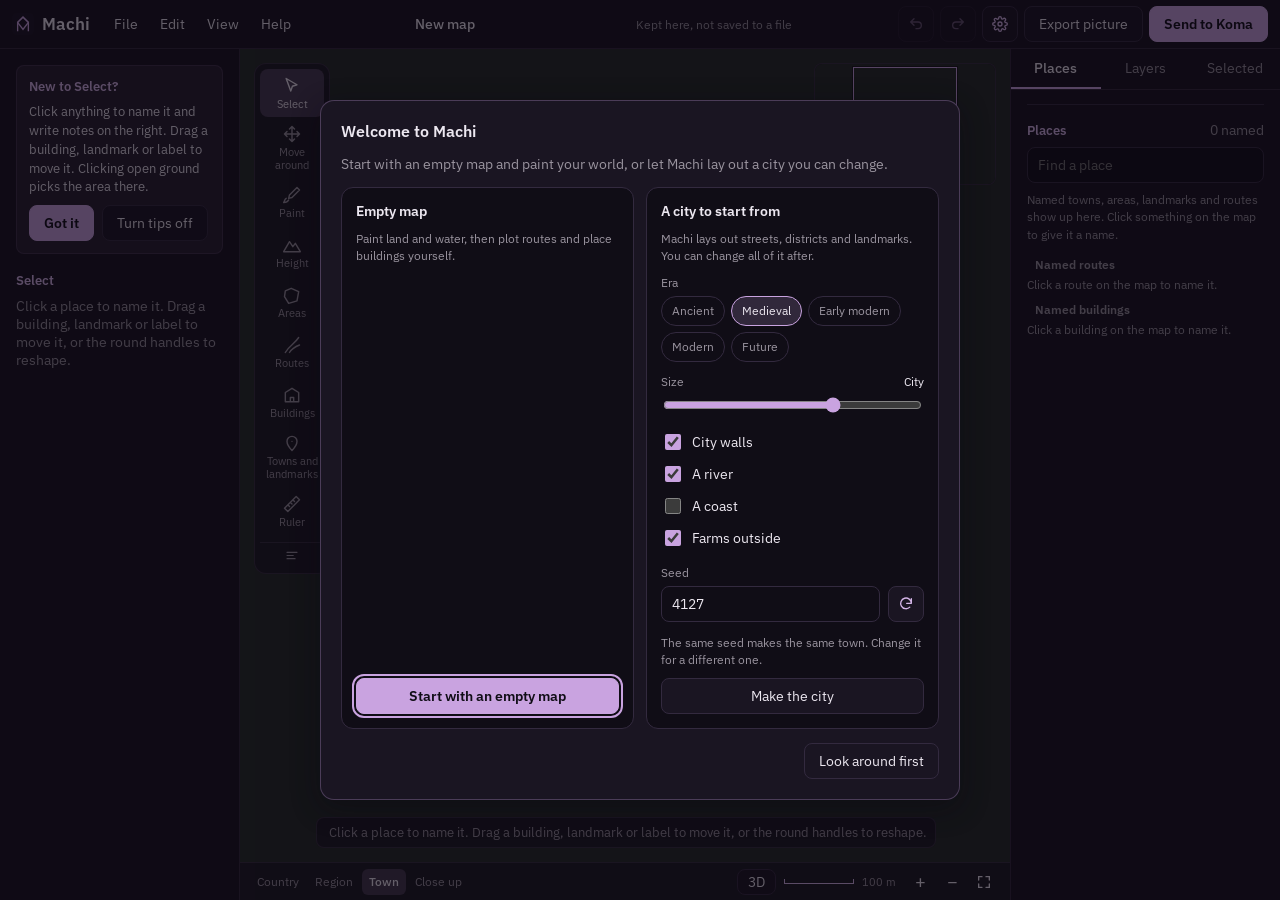
==== machi/index.html @ aa956d17 "Machi web 0.1.0 silversaka/koma@e1003cb8dfa17c01f2915d4a11f3450174b761a0" ====
<!doctype html>
<html lang="en">
  <head>
    <meta charset="utf-8" />
    <meta name="viewport" content="width=device-width, initial-scale=1" />
    <link rel="icon" type="image/svg+xml" href="/machi/favicon.svg" />
    <title>Machi</title>
    <script type="module" crossorigin src="/machi/assets/index-BdwYh5az.js"></script>
    <link rel="stylesheet" crossorigin href="/machi/assets/index-BUPK7AFy.css">
  </head>
  <body>
    <div id="root"></div>
  </body>
</html>
---- machi/assets/index-BUPK7AFy.css ----
@font-face{font-family:IBM Plex Sans;font-style:normal;font-display:swap;font-weight:400;src:url(/machi/assets/ibm-plex-sans-cyrillic-ext-400-normal-g30qAdWV.woff2) format("woff2"),url(/machi/assets/ibm-plex-sans-cyrillic-ext-400-normal-Dsrv2Tcn.woff) format("woff");unicode-range:U+0460-052F,U+1C80-1C8A,U+20B4,U+2DE0-2DFF,U+A640-A69F,U+FE2E-FE2F}@font-face{font-family:IBM Plex Sans;font-style:normal;font-display:swap;font-weight:400;src:url(/machi/assets/ibm-plex-sans-cyrillic-400-normal-DZqxrq2p.woff2) format("woff2"),url(/machi/assets/ibm-plex-sans-cyrillic-400-normal-BTotfTJu.woff) format("woff");unicode-range:U+0301,U+0400-045F,U+0490-0491,U+04B0-04B1,U+2116}@font-face{font-family:IBM Plex Sans;font-style:normal;font-display:swap;font-weight:400;src:url(/machi/assets/ibm-plex-sans-greek-400-normal-_efipK4i.woff2) format("woff2"),url(/machi/assets/ibm-plex-sans-greek-400-normal-D9ESIMu3.woff) format("woff");unicode-range:U+0370-0377,U+037A-037F,U+0384-038A,U+038C,U+038E-03A1,U+03A3-03FF}@font-face{font-family:IBM Plex Sans;font-style:normal;font-display:swap;font-weight:400;src:url(/machi/assets/ibm-plex-sans-vietnamese-400-normal-DG4YqDda.woff2) format("woff2"),url(/machi/assets/ibm-plex-sans-vietnamese-400-normal-fK1oJ5dG.woff) format("woff");unicode-range:U+0102-0103,U+0110-0111,U+0128-0129,U+0168-0169,U+01A0-01A1,U+01AF-01B0,U+0300-0301,U+0303-0304,U+0308-0309,U+0323,U+0329,U+1EA0-1EF9,U+20AB}@font-face{font-family:IBM Plex Sans;font-style:normal;font-display:swap;font-weight:400;src:url(/machi/assets/ibm-plex-sans-latin-ext-400-normal-C5H60-Va.woff2) format("woff2"),url(/machi/assets/ibm-plex-sans-latin-ext-400-normal-RBey6euL.woff) format("woff");unicode-range:U+0100-02BA,U+02BD-02C5,U+02C7-02CC,U+02CE-02D7,U+02DD-02FF,U+0304,U+0308,U+0329,U+1D00-1DBF,U+1E00-1E9F,U+1EF2-1EFF,U+2020,U+20A0-20AB,U+20AD-20C0,U+2113,U+2C60-2C7F,U+A720-A7FF}@font-face{font-family:IBM Plex Sans;font-style:normal;font-display:swap;font-weight:400;src:url(/machi/assets/ibm-plex-sans-latin-400-normal-CDDApCn2.woff2) format("woff2"),url(/machi/assets/ibm-plex-sans-latin-400-normal-CYLoc0-x.woff) format("woff");unicode-range:U+0000-00FF,U+0131,U+0152-0153,U+02BB-02BC,U+02C6,U+02DA,U+02DC,U+0304,U+0308,U+0329,U+2000-206F,U+20AC,U+2122,U+2191,U+2193,U+2212,U+2215,U+FEFF,U+FFFD}@font-face{font-family:IBM Plex Sans;font-style:normal;font-display:swap;font-weight:500;src:url(/machi/assets/ibm-plex-sans-cyrillic-ext-500-normal-Cs5J6C77.woff2) format("woff2"),url(/machi/assets/ibm-plex-sans-cyrillic-ext-500-normal-DB5PtV2g.woff) format("woff");unicode-range:U+0460-052F,U+1C80-1C8A,U+20B4,U+2DE0-2DFF,U+A640-A69F,U+FE2E-FE2F}@font-face{font-family:IBM Plex Sans;font-style:normal;font-display:swap;font-weight:500;src:url(/machi/assets/ibm-plex-sans-cyrillic-500-normal-CocWQlwt.woff2) format("woff2"),url(/machi/assets/ibm-plex-sans-cyrillic-500-normal-ByOcLdNv.woff) format("woff");unicode-range:U+0301,U+0400-045F,U+0490-0491,U+04B0-04B1,U+2116}@font-face{font-family:IBM Plex Sans;font-style:normal;font-display:swap;font-weight:500;src:url(/machi/assets/ibm-plex-sans-greek-500-normal-JMMifIXV.woff2) format("woff2"),url(/machi/assets/ibm-plex-sans-greek-500-normal-CuWXN6rf.woff) format("woff");unicode-range:U+0370-0377,U+037A-037F,U+0384-038A,U+038C,U+038E-03A1,U+03A3-03FF}@font-face{font-family:IBM Plex Sans;font-style:normal;font-display:swap;font-weight:500;src:url(/machi/assets/ibm-plex-sans-vietnamese-500-normal-e4dixQRQ.woff2) format("woff2"),url(/machi/assets/ibm-plex-sans-vietnamese-500-normal-BEb3_waV.woff) format("woff");unicode-range:U+0102-0103,U+0110-0111,U+0128-0129,U+0168-0169,U+01A0-01A1,U+01AF-01B0,U+0300-0301,U+0303-0304,U+0308-0309,U+0323,U+0329,U+1EA0-1EF9,U+20AB}@font-face{font-family:IBM Plex Sans;font-style:normal;font-display:swap;font-weight:500;src:url(/machi/assets/ibm-plex-sans-latin-ext-500-normal-DakdToA3.woff2) format("woff2"),url(/machi/assets/ibm-plex-sans-latin-ext-500-normal-D0aIdm-b.woff) format("woff");unicode-range:U+0100-02BA,U+02BD-02C5,U+02C7-02CC,U+02CE-02D7,U+02DD-02FF,U+0304,U+0308,U+0329,U+1D00-1DBF,U+1E00-1E9F,U+1EF2-1EFF,U+2020,U+20A0-20AB,U+20AD-20C0,U+2113,U+2C60-2C7F,U+A720-A7FF}@font-face{font-family:IBM Plex Sans;font-style:normal;font-display:swap;font-weight:500;src:url(/machi/assets/ibm-plex-sans-latin-500-normal-6ng42L7E.woff2) format("woff2"),url(/machi/assets/ibm-plex-sans-latin-500-normal-BgVn5rGT.woff) format("woff");unicode-range:U+0000-00FF,U+0131,U+0152-0153,U+02BB-02BC,U+02C6,U+02DA,U+02DC,U+0304,U+0308,U+0329,U+2000-206F,U+20AC,U+2122,U+2191,U+2193,U+2212,U+2215,U+FEFF,U+FFFD}@font-face{font-family:IBM Plex Sans;font-style:normal;font-display:swap;font-weight:600;src:url(/machi/assets/ibm-plex-sans-cyrillic-ext-600-normal-DUMzJB7m.woff2) format("woff2"),url(/machi/assets/ibm-plex-sans-cyrillic-ext-600-normal-Bz0x94Yp.woff) format("woff");unicode-range:U+0460-052F,U+1C80-1C8A,U+20B4,U+2DE0-2DFF,U+A640-A69F,U+FE2E-FE2F}@font-face{font-family:IBM Plex Sans;font-style:normal;font-display:swap;font-weight:600;src:url(/machi/assets/ibm-plex-sans-cyrillic-600-normal-71GNu3SW.woff2) format("woff2"),url(/machi/assets/ibm-plex-sans-cyrillic-600-normal-BGq0mW3O.woff) format("woff");unicode-range:U+0301,U+0400-045F,U+0490-0491,U+04B0-04B1,U+2116}@font-face{font-family:IBM Plex Sans;font-style:normal;font-display:swap;font-weight:600;src:url(/machi/assets/ibm-plex-sans-greek-600-normal-DzTrcv_p.woff2) format("woff2"),url(/machi/assets/ibm-plex-sans-greek-600-normal-D-CqTdkO.woff) format("woff");unicode-range:U+0370-0377,U+037A-037F,U+0384-038A,U+038C,U+038E-03A1,U+03A3-03FF}@font-face{font-family:IBM Plex Sans;font-style:normal;font-display:swap;font-weight:600;src:url(/machi/assets/ibm-plex-sans-vietnamese-600-normal-DpPYBSTl.woff2) format("woff2"),url(/machi/assets/ibm-plex-sans-vietnamese-600-normal-DgdngZtN.woff) format("woff");unicode-range:U+0102-0103,U+0110-0111,U+0128-0129,U+0168-0169,U+01A0-01A1,U+01AF-01B0,U+0300-0301,U+0303-0304,U+0308-0309,U+0323,U+0329,U+1EA0-1EF9,U+20AB}@font-face{font-family:IBM Plex Sans;font-style:normal;font-display:swap;font-weight:600;src:url(/machi/assets/ibm-plex-sans-latin-ext-600-normal-DOrvGEcy.woff2) format("woff2"),url(/machi/assets/ibm-plex-sans-latin-ext-600-normal-DIrixKbi.woff) format("woff");unicode-range:U+0100-02BA,U+02BD-02C5,U+02C7-02CC,U+02CE-02D7,U+02DD-02FF,U+0304,U+0308,U+0329,U+1D00-1DBF,U+1E00-1E9F,U+1EF2-1EFF,U+2020,U+20A0-20AB,U+20AD-20C0,U+2113,U+2C60-2C7F,U+A720-A7FF}@font-face{font-family:IBM Plex Sans;font-style:normal;font-display:swap;font-weight:600;src:url(/machi/assets/ibm-plex-sans-latin-600-normal-CuJfVYMP.woff2) format("woff2"),url(/machi/assets/ibm-plex-sans-latin-600-normal-Cu4Hd6ag.woff) format("woff");unicode-range:U+0000-00FF,U+0131,U+0152-0153,U+02BB-02BC,U+02C6,U+02DA,U+02DC,U+0304,U+0308,U+0329,U+2000-206F,U+20AC,U+2122,U+2191,U+2193,U+2212,U+2215,U+FEFF,U+FFFD}:root{--ink900: #100d16;--ink800: #1a1522;--ink700: #241d2e;--ink600: #332a3f;--accent: #c9a3e0;--accent-light: #d9bceb;--on-accent: #17131c;--text: #ece7f0;--muted: #a39cab;--water: #7fa6d8;--danger: #b56576;--danger-light: #cf8b98;--font-ja: "Hiragino Sans", "Hiragino Kaku Gothic ProN", "Yu Gothic Medium", "Yu Gothic", YuGothic, Meiryo, "Noto Sans CJK JP", "Noto Sans JP";--surface: color-mix(in srgb, var(--ink800) 78%, transparent);--glass-blur: blur(18px);--line: color-mix(in srgb, var(--accent) 14%, transparent);--radius-sm: 4px;--radius-md: 8px;--radius-lg: 12px;--shadow-md: 0 8px 28px rgba(10, 6, 16, .42);--z-overlay: 20;--z-dialog: 40;--text-scale: 1;color-scheme:dark}*{box-sizing:border-box}*{scrollbar-width:thin;scrollbar-color:var(--ink600) transparent}html,body,#root{height:100%;margin:0}body{background:var(--ink900);color:var(--text);font-family:"IBM Plex Sans",var(--font-ja),system-ui,sans-serif;font-size:calc(14px * var(--text-scale))}button,input,textarea{font:inherit;color:inherit}:focus-visible{outline:2px solid var(--accent);outline-offset:2px}h2{margin:0;font-size:calc(13px * var(--text-scale));font-weight:600;color:var(--accent-light)}h3{margin:0;font-size:calc(11px * var(--text-scale));font-weight:600;letter-spacing:.08em;text-transform:uppercase;color:var(--muted)}.machi-muted{margin:0;color:var(--muted)}.machi-small{font-size:calc(12px * var(--text-scale));line-height:1.45}.machi-error{margin:0;color:var(--danger-light)}.machi-app{height:100%;min-height:600px;display:flex;flex-direction:column}.machi-body{flex:1;min-height:0;display:flex}.machi-side,.machi-inspector{min-height:0;overflow-y:auto;padding:16px;display:flex;flex-direction:column;gap:18px;background:var(--surface);-webkit-backdrop-filter:var(--glass-blur);backdrop-filter:var(--glass-blur)}.machi-side{flex:0 0 280px;border-right:1px solid var(--line)}.machi-inspector{flex:0 0 320px;border-left:1px solid var(--line)}.machi-main{flex:1;min-width:0;min-height:0;display:flex}@media (max-width: 1000px){.machi-body{flex-wrap:wrap;overflow-y:auto}.machi-main{order:-1;flex:1 1 100%;height:60vh}.machi-side,.machi-inspector{flex:1 1 300px;overflow:visible}}.machi-top{display:flex;flex-wrap:wrap;align-items:center;gap:8px 14px;padding:6px 12px;background:var(--surface);-webkit-backdrop-filter:var(--glass-blur);backdrop-filter:var(--glass-blur);border-bottom:1px solid var(--line);position:relative;z-index:var(--z-overlay)}.machi-top-brand{display:flex;align-items:center;gap:8px;color:var(--accent);font-weight:600;font-size:calc(17px * var(--text-scale))}.machi-top-brand span{color:var(--text)}.machi-top-file{flex:1;display:flex;align-items:baseline;justify-content:center;gap:8px;min-width:0}.machi-top-map{font-weight:500;text-overflow:ellipsis;width:220px;min-width:80px;padding:4px 6px;border:1px solid transparent;border-radius:var(--radius-sm);background:transparent}.machi-top-map:hover{border-color:var(--ink600)}.machi-top-map:focus{border-color:var(--accent);background:var(--ink900)}.machi-top-status{font-size:calc(12px * var(--text-scale));color:var(--muted)}.machi-top-actions{display:flex;gap:6px}.machi-top-spacer{flex:1}.machi-button{min-height:36px;padding:7px 14px;border-radius:var(--radius-md);border:1px solid var(--ink600);background:var(--ink800);cursor:pointer}.machi-button:hover:not(:disabled){border-color:var(--accent)}.machi-button:disabled{opacity:.5;cursor:default}.machi-button.is-primary{background:var(--accent);border-color:var(--accent);color:var(--on-accent);font-weight:600}.machi-button.is-primary:hover:not(:disabled){background:var(--accent-light)}.machi-button.is-danger{border-color:#b5657699;color:var(--danger-light);align-self:flex-start}.machi-button.is-danger:hover:not(:disabled){border-color:var(--danger)}.machi-icon-button:disabled{opacity:.4;cursor:default}.machi-button.is-wide{width:100%;min-height:40px;border-color:color-mix(in srgb,var(--accent) 50%,transparent);background:color-mix(in srgb,var(--accent) 12%,transparent);font-weight:500}.machi-icon-button{width:36px;height:36px;flex-shrink:0;display:flex;align-items:center;justify-content:center;border-radius:var(--radius-md);border:1px solid var(--ink600);background:var(--ink800);color:var(--accent-light);cursor:pointer}.machi-segmented{display:flex;align-items:center;gap:2px;padding:3px;border-radius:9px;background:var(--ink800);border:1px solid var(--ink600)}.machi-segmented-label{padding:0 8px 0 6px;font-size:calc(12px * var(--text-scale));color:var(--muted)}.machi-segmented button{min-height:30px;padding:4px 12px;border:none;border-radius:6px;background:transparent;color:var(--muted);cursor:pointer}.machi-segmented button.is-on{background:color-mix(in srgb,var(--accent) 22%,transparent);color:var(--text);font-weight:500}.machi-field{display:flex;flex-direction:column;gap:6px}.machi-field-label{font-size:calc(12px * var(--text-scale));color:var(--muted)}.machi-field-row{display:flex;justify-content:space-between}.machi-field-value{color:var(--text)}.machi-input,.machi-seed input{width:100%;padding:8px 10px;border-radius:var(--radius-md);border:1px solid var(--ink600);background:var(--ink900)}textarea.machi-input{resize:vertical;line-height:1.5}input[type=range],input[type=checkbox]{accent-color:var(--accent)}.machi-chips{display:flex;flex-wrap:wrap;gap:6px}.machi-chips button{min-height:30px;padding:4px 10px;border-radius:999px;border:1px solid var(--ink600);background:transparent;color:var(--muted);font-size:calc(12px * var(--text-scale));cursor:pointer}.machi-chips button.is-on,.machi-chips button:hover{border-color:var(--accent);color:var(--text)}.machi-chips button.is-on{background:color-mix(in srgb,var(--accent) 18%,transparent)}.machi-checks{display:flex;flex-direction:column;gap:2px}.machi-check{display:flex;align-items:center;gap:8px;min-height:30px;cursor:pointer}.machi-check input{width:16px;height:16px;flex-shrink:0}.machi-check.is-tall{align-items:flex-start}.machi-check.is-tall input{margin-top:3px}.machi-check.is-tall>span{display:flex;flex-direction:column;gap:2px}.machi-make{display:flex;flex-direction:column;gap:12px}.machi-seed{display:flex;align-items:flex-end;gap:8px}.machi-seed-field{flex:1;display:flex;flex-direction:column;gap:6px;min-width:0}.machi-confirm{display:flex;flex-direction:column;gap:10px;padding:12px;border-radius:var(--radius-md);border:1px solid color-mix(in srgb,var(--accent) 40%,transparent);background:var(--ink800)}.machi-confirm p{margin:0;line-height:1.45}.machi-confirm-buttons{display:flex;justify-content:flex-end;gap:8px}.machi-tip{display:flex;flex-direction:column;gap:8px;padding:12px;border-radius:var(--radius-md);border:1px solid var(--line);background:color-mix(in srgb,var(--accent) 8%,transparent)}.machi-tip h2{margin:0;font-size:calc(13px * var(--text-scale));font-weight:600;color:var(--accent-light)}.machi-tip p{margin:0;font-size:calc(13px * var(--text-scale));line-height:1.45}.machi-tip-buttons{display:flex;flex-wrap:wrap;gap:8px}.machi-dialog.machi-guide{width:min(680px,calc(100vw - 32px));max-height:calc(100vh - 64px);overflow-y:auto}.machi-guide-head{display:flex;align-items:center;justify-content:space-between;gap:12px}.machi-guide-contents{display:flex;flex-wrap:wrap;gap:4px 14px;margin:0;padding:0;list-style:none}.machi-guide-contents a{color:var(--accent-light)}.machi-guide-section h3{margin:16px 0 6px;font-size:calc(14px * var(--text-scale))}.machi-guide-section p{margin:0 0 8px;line-height:1.5}.machi-guide-keys{display:grid;gap:6px;margin:0}.machi-guide-keys div{display:grid;grid-template-columns:minmax(150px,auto) 1fr;gap:12px}.machi-guide-keys dd{margin:0}.machi-guide-keys kbd{font-family:inherit;padding:1px 6px;border-radius:var(--radius-sm);border:1px solid var(--line);background:var(--ink800)}.machi-help-start{display:flex;flex-direction:column;gap:8px;padding-top:14px;border-top:1px solid var(--line)}.machi-help-start h2{margin:0;font-size:calc(13px * var(--text-scale));font-weight:600;color:var(--accent-light)}.machi-places{display:flex;flex-direction:column;gap:8px;padding-top:16px;border-top:1px solid var(--ink600)}.machi-places-head{display:flex;justify-content:space-between;align-items:baseline}.machi-places-group{display:flex;flex-direction:column;gap:2px;margin-top:6px}.machi-places-group h3{padding:0 8px 2px}.machi-places-group ul{list-style:none;margin:0;padding:0}.machi-place-row{width:100%;min-height:34px;display:flex;align-items:center;gap:8px;padding:6px 8px;border:none;border-radius:7px;background:transparent;text-align:left;cursor:pointer}.machi-place-row:hover{background:color-mix(in srgb,var(--accent) 8%,transparent)}.machi-place-row.is-on{background:color-mix(in srgb,var(--accent) 18%,transparent)}.machi-place-dot{width:10px;height:10px;flex-shrink:0;border-radius:3px;background:var(--accent)}.machi-place-dot.shows-landmark{border-radius:50%}.machi-place-dot.shows-building{border-radius:2px;background:var(--muted)}.machi-place-dot.shows-town{border-radius:50%;background:var(--text);box-shadow:0 0 0 2px var(--ink800),0 0 0 3px var(--text);width:8px;height:8px;margin:1px}.machi-place-dot.shows-street{height:4px;border-radius:2px;background:var(--muted)}.machi-place-dot.shows-river,.machi-place-dot.shows-lake{border-radius:50%;background:var(--water)}.machi-place-name{flex:1;min-width:0;overflow:hidden;text-overflow:ellipsis;white-space:nowrap}.machi-place-meta{font-size:calc(11px * var(--text-scale));color:var(--muted);max-width:40%;overflow:hidden;text-overflow:ellipsis;white-space:nowrap}.machi-inspector-kind{display:flex;align-items:baseline;justify-content:space-between;gap:8px;font-size:calc(12px * var(--text-scale));text-transform:uppercase;letter-spacing:.1em;color:var(--accent-light)}.machi-inspector-kind .machi-muted{text-transform:none;letter-spacing:0}.machi-inspector-name{font-size:calc(17px * var(--text-scale));font-weight:500}.machi-facts{margin:0;display:grid;grid-template-columns:repeat(2,minmax(0,1fr));gap:8px}.machi-facts div{padding:9px 11px;border-radius:var(--radius-md);background:var(--ink800);border:1px solid var(--ink700)}.machi-facts dt{font-size:calc(11px * var(--text-scale));color:var(--muted)}.machi-facts dd{margin:2px 0 0;font-size:calc(15px * var(--text-scale));font-weight:500}.machi-facts.machi-travel{grid-template-columns:1fr;gap:4px}.machi-facts.machi-travel div{display:flex;align-items:baseline;justify-content:space-between;gap:8px;padding:6px 10px}.machi-facts.machi-travel dd{margin:0;font-size:calc(13px * var(--text-scale));text-align:right}.machi-ruler-distance{font-size:calc(22px * var(--text-scale));font-weight:600}.machi-speeds summary{cursor:pointer;color:var(--muted);font-size:calc(13px * var(--text-scale));margin-bottom:6px}.machi-speeds[open]{display:flex;flex-direction:column;gap:8px}.machi-speed-box{display:flex;align-items:center;gap:6px}.machi-speed-box .machi-input{width:90px}.machi-inspector-koma{display:flex;flex-direction:column;gap:8px;padding-top:14px;border-top:1px solid var(--ink600)}.map-view{position:relative;flex:1;min-width:0;min-height:0;overflow:hidden}.map-view-holder{position:absolute;top:0;right:0;bottom:0;left:0;cursor:grab;touch-action:none;-webkit-user-select:none;user-select:none}.map-view-holder:active{cursor:grabbing}.map-view-holder svg,.map-view-land,.map-view-zones,.map-view-areas{position:absolute;top:0;right:0;bottom:0;left:0;display:block;width:100%;height:100%}.map-minimap,.map-view-steps,.map-view-scale{position:absolute;background:var(--surface);-webkit-backdrop-filter:var(--glass-blur);backdrop-filter:var(--glass-blur);border:1px solid var(--line);border-radius:var(--radius-md)}.map-minimap{top:14px;right:14px;padding:0;overflow:hidden;cursor:pointer;line-height:0}.map-minimap canvas{display:block;width:180px;height:120px}.map-minimap-view{position:absolute;border:1.5px solid var(--accent-light);box-shadow:0 0 0 1px #0a061099;pointer-events:none}.map-view-steps{top:14px;left:50%;transform:translate(-50%);display:flex;gap:2px;padding:3px}.map-view-steps button{min-height:30px;padding:4px 12px;border:none;border-radius:6px;background:transparent;color:var(--muted);font-size:calc(12px * var(--text-scale));cursor:pointer}.map-view-steps button.is-on{background:color-mix(in srgb,var(--accent) 22%,transparent);color:var(--text);font-weight:500}.map-view-scale{right:140px;bottom:14px;display:flex;flex-direction:column;gap:3px;padding:6px 10px;font-size:calc(11px * var(--text-scale));color:var(--muted)}.map-view-scale span:first-child{height:5px;border:1.5px solid var(--accent-light);border-top:none;box-sizing:border-box}.map-view-hint,.map-view-zoom{position:absolute;bottom:14px;background:var(--surface);-webkit-backdrop-filter:var(--glass-blur);backdrop-filter:var(--glass-blur);border:1px solid var(--line);border-radius:var(--radius-md)}.map-view-hint{left:76px;max-width:calc(100% - 340px);display:flex;flex-wrap:wrap;align-items:center;gap:8px;padding:6px 8px 6px 12px}.map-view-hint p{margin:0;flex:1 1 240px;font-size:calc(12px * var(--text-scale));color:var(--muted)}.map-view-hint .machi-button{min-height:30px;padding:4px 12px}.map-view-holder.uses-wall,.map-view-holder.uses-district,.map-view-holder.uses-street,.map-view-holder.uses-building,.map-view-holder.uses-landmark,.map-view-holder.uses-water,.map-view-holder.uses-label{cursor:crosshair}.map-tools{position:absolute;left:14px;top:14px;display:flex;flex-direction:column;gap:2px;padding:5px;border-radius:var(--radius-lg);background:var(--surface);-webkit-backdrop-filter:var(--glass-blur);backdrop-filter:var(--glass-blur);border:1px solid var(--line)}.map-tools button{width:44px;height:44px;display:flex;align-items:center;justify-content:center;border:none;border-radius:var(--radius-md);background:transparent;color:var(--muted);cursor:pointer}.map-tools button:hover{background:color-mix(in srgb,var(--accent) 12%,transparent);color:var(--text)}.map-tools button.is-on{background:color-mix(in srgb,var(--accent) 24%,transparent);color:var(--text)}.map-tools.is-named button{width:64px;height:auto;min-height:48px;flex-direction:column;gap:2px;padding:5px 3px}.map-tools-name{font-size:calc(11px * var(--text-scale));line-height:1.15;text-align:center}.map-tools button.map-tools-names{height:26px;margin-top:4px;border-top:1px solid var(--line);border-radius:0 0 var(--radius-md) var(--radius-md)}.map-tools.is-named button.map-tools-names{min-height:26px}.map-view-zoom{right:14px;display:flex}.map-view-zoom button{width:38px;height:36px;display:flex;align-items:center;justify-content:center;border:none;background:transparent;font-size:calc(18px * var(--text-scale));cursor:pointer}.map-view-zoom button:hover{color:var(--accent)}.machi-notice{display:flex;align-items:center;justify-content:space-between;gap:12px;padding:8px 16px;background:var(--ink800);border-bottom:1px solid var(--line)}.machi-notice.is-error{border-bottom-color:var(--danger);color:var(--danger-light)}.machi-scrim{position:fixed;top:0;right:0;bottom:0;left:0;z-index:var(--z-dialog);display:flex;align-items:center;justify-content:center;padding:16px;background:#0a061099}.machi-dialog{width:380px;max-width:100%;display:flex;flex-direction:column;gap:14px;padding:20px;border-radius:14px;background:var(--ink800);border:1px solid color-mix(in srgb,var(--accent) 28%,transparent);box-shadow:var(--shadow-md)}.machi-dialog h2{font-size:calc(16px * var(--text-scale));color:var(--text)}.machi-dialog p{margin:0}.machi-dialog.machi-new{width:640px;max-height:calc(100vh - 32px);overflow-y:auto}.machi-new-warning{padding:10px 12px;border-radius:var(--radius-md);border:1px solid color-mix(in srgb,var(--accent) 40%,transparent);line-height:1.45}.machi-new-choices{display:grid;grid-template-columns:repeat(auto-fit,minmax(240px,1fr));gap:12px}.machi-new-choice{display:flex;flex-direction:column;gap:10px;padding:14px;border-radius:var(--radius-lg);border:1px solid var(--ink600);background:var(--ink900)}.machi-new-choice h3{font-size:calc(14px * var(--text-scale));color:var(--text);text-transform:none;letter-spacing:normal}.machi-new-choice>.machi-button{margin-top:auto}.map-view-empty{position:absolute;top:50%;left:50%;transform:translate(-50%,-50%);width:min(360px,calc(100% - 32px));display:flex;flex-direction:column;align-items:center;gap:12px;padding:18px 20px;text-align:center;background:var(--surface);-webkit-backdrop-filter:var(--glass-blur);backdrop-filter:var(--glass-blur);border:1px solid var(--line);border-radius:var(--radius-lg)}.map-view-empty p{margin:0;line-height:1.5}.machi-paint{display:flex;flex-direction:column;gap:12px}.machi-swatches{display:grid;grid-template-columns:repeat(3,minmax(0,1fr));gap:6px}.machi-swatches button{display:flex;flex-direction:column;align-items:center;gap:5px;padding:8px 4px;border-radius:var(--radius-md);border:1px solid var(--ink700);background:var(--ink900);font-size:calc(11px * var(--text-scale));cursor:pointer}.machi-swatches button.is-on{border-color:var(--accent);box-shadow:0 0 0 1px var(--accent) inset}.machi-swatch{width:34px;height:22px;border-radius:5px;border:1px solid rgba(255,255,255,.14)}.machi-swatch.is-clear{background:linear-gradient(to top right,transparent calc(50% - 1px),var(--muted) calc(50% - 1px),var(--muted) calc(50% + 1px),transparent calc(50% + 1px))}.map-view-zones{opacity:.2;pointer-events:none}.map-view-areas{pointer-events:none}.machi-shapes{display:grid;grid-template-columns:repeat(5,minmax(0,1fr));gap:6px}.machi-shapes button{display:flex;flex-direction:column;align-items:center;gap:4px;padding:8px 2px;border-radius:var(--radius-md);border:1px solid var(--ink700);background:var(--ink900);color:var(--muted);font-size:calc(10px * var(--text-scale));cursor:pointer}.machi-shapes button.is-on{border-color:var(--accent);box-shadow:0 0 0 1px var(--accent) inset;color:var(--accent)}.machi-inspector-pair{display:grid;grid-template-columns:minmax(0,3fr) minmax(0,2fr);gap:8px}.machi-segmented.is-wide{display:grid;grid-template-columns:repeat(3,minmax(0,1fr))}.machi-choices{display:flex;flex-direction:column;gap:4px}.machi-choices button{display:flex;flex-direction:column;align-items:flex-start;gap:2px;padding:8px 10px;border-radius:var(--radius-md);border:1px solid transparent;background:transparent;text-align:left;cursor:pointer}.machi-choices button:hover{background:color-mix(in srgb,var(--accent) 8%,transparent)}.machi-choices button.is-on{border-color:color-mix(in srgb,var(--accent) 40%,transparent);background:color-mix(in srgb,var(--accent) 16%,transparent)}.map-brush{position:absolute;left:0;top:0;display:none;pointer-events:none}.map-brush span{display:block;border-radius:50%;border:1.5px dashed var(--accent-light);box-shadow:0 0 0 1px #0a061080}.map-view-holder.uses-paint{cursor:crosshair}.machi-places-list{max-height:40vh;overflow-y:auto}.machi-fieldset{margin:0;padding:0;border:none}.machi-link-button{padding:0;border:none;background:none;color:var(--accent-light);text-decoration:underline;cursor:pointer;font:inherit}.machi-top-name{margin:0;font-size:inherit;font-weight:inherit;color:var(--text)}.map-view-hint p{font-size:calc(13px * var(--text-scale))}h3{text-transform:none;font-size:calc(12px * var(--text-scale));letter-spacing:0}@media (prefers-reduced-transparency: reduce),(prefers-contrast: more){:root{--surface: var(--ink800);--glass-blur: none}}.machi-dialog.machi-export{width:760px}.machi-export-body{display:flex;gap:18px;align-items:flex-start}.machi-export-preview{flex:1;min-width:0;margin:0;display:flex;flex-direction:column;gap:6px}.machi-export-preview img{width:100%;max-height:360px;object-fit:contain;border-radius:var(--radius-md);border:1px solid var(--line);background:var(--ink900);transition:opacity .15s}.machi-export-preview img.is-stale{opacity:.55}.machi-export-choices{width:300px;display:flex;flex-direction:column;gap:14px}@media (max-width: 760px){.machi-export-body{flex-direction:column}.machi-export-choices{width:100%}}:root[data-glass=off]{--surface: var(--ink800);--glass-blur: none}.machi-menus{display:flex;gap:2px}.machi-menu{position:relative}.machi-menu-button{padding:5px 10px;border:none;border-radius:var(--radius-sm);background:transparent;color:var(--text);cursor:pointer}.machi-menu-button:hover,.machi-menu-button.is-on{background:color-mix(in srgb,var(--accent) 16%,transparent)}.machi-menu-list{position:absolute;top:calc(100% + 4px);left:0;z-index:calc(var(--z-dialog) - 1);min-width:240px;display:flex;flex-direction:column;padding:4px;border-radius:var(--radius-md);border:1px solid color-mix(in srgb,var(--accent) 28%,transparent);background:var(--ink800);box-shadow:var(--shadow-md)}.machi-menu-list button{display:grid;grid-template-columns:16px 1fr auto;align-items:center;gap:8px;padding:7px 10px 7px 6px;border:none;border-radius:var(--radius-sm);background:transparent;color:var(--text);text-align:left;cursor:pointer}.machi-menu-list button:hover:not(:disabled),.machi-menu-list button:focus-visible{background:color-mix(in srgb,var(--accent) 20%,transparent);outline:none}.machi-menu-list button:disabled{color:var(--muted);cursor:default}.machi-menu-list button.has-divider{margin-top:5px;border-top:1px solid var(--line);border-radius:0 0 var(--radius-sm) var(--radius-sm);padding-top:10px}.machi-menu-check{color:var(--accent);text-align:center}.machi-menu-list kbd{font:inherit;font-size:calc(12px * var(--text-scale));color:var(--muted)}.machi-tool-about p{margin:8px 0 0}.machi-right{flex:0 0 320px;min-height:0;display:flex;flex-direction:column;border-left:1px solid var(--line);background:var(--surface);-webkit-backdrop-filter:var(--glass-blur);backdrop-filter:var(--glass-blur)}.machi-right-tabs{display:flex;border-bottom:1px solid var(--line)}.machi-right-tabs button{flex:1;padding:10px 6px;border:none;border-bottom:2px solid transparent;background:transparent;color:var(--muted);cursor:pointer}.machi-right-tabs button:hover{color:var(--text)}.machi-right-tabs button.is-on{color:var(--text);border-bottom-color:var(--accent);font-weight:500}.machi-right-panel{flex:1;min-height:0;overflow-y:auto;padding:14px 16px;display:flex;flex-direction:column;gap:18px}.machi-right .machi-inspector{flex:none;padding:0;border:none;background:none;-webkit-backdrop-filter:none;backdrop-filter:none;overflow:visible}.machi-right .machi-places-list{max-height:none;overflow:visible}.machi-layers ul{margin:0 0 10px;padding:0;list-style:none}.machi-layer{width:100%;display:flex;align-items:center;gap:10px;padding:8px;border:none;border-radius:var(--radius-sm);background:transparent;color:var(--text);text-align:left;cursor:pointer}.machi-layer:hover{background:color-mix(in srgb,var(--accent) 12%,transparent)}.machi-layer.is-hidden{color:var(--muted)}.map-view-status{position:absolute;left:0;right:0;bottom:0;height:38px;display:flex;align-items:center;gap:14px;padding:0 10px;background:var(--surface);-webkit-backdrop-filter:var(--glass-blur);backdrop-filter:var(--glass-blur);border-top:1px solid var(--line)}.map-view-status .map-view-steps,.map-view-status .map-view-scale,.map-view-status .map-view-zoom{position:static;transform:none;background:none;-webkit-backdrop-filter:none;backdrop-filter:none;border:none;padding:0}.map-view-status .map-view-steps button{min-height:26px;padding:2px 10px}.map-view-status .map-view-scale{flex-direction:row;align-items:center;gap:8px}.map-view-status .map-view-zoom button{width:32px;height:30px}.map-view-position{flex:1;font-size:calc(12px * var(--text-scale));color:var(--muted);font-variant-numeric:tabular-nums;white-space:nowrap}.map-view-hint{bottom:52px}.machi-settings{position:fixed;top:0;right:0;bottom:0;left:0;z-index:var(--z-dialog);display:flex;background:var(--ink900)}.machi-settings-nav{flex:0 0 230px;display:flex;flex-direction:column;gap:4px;padding:22px 14px;background:var(--surface);border-right:1px solid var(--line)}.machi-settings-nav h2{margin:0 0 12px 10px;font-size:calc(18px * var(--text-scale))}.machi-settings-nav>button:not(.machi-button){padding:8px 10px;border:none;border-radius:var(--radius-md);background:transparent;color:var(--text);text-align:left;cursor:pointer}.machi-settings-nav>button.is-on{background:color-mix(in srgb,var(--accent) 20%,transparent)}.machi-settings-back{margin-top:auto}.machi-settings-body{flex:1;min-width:0;overflow-y:auto;padding:28px 36px;display:flex;flex-direction:column;gap:14px}.machi-settings-body>h3{font-size:calc(16px * var(--text-scale));color:var(--text);margin-bottom:6px}.machi-settings-body p{margin:0;max-width:560px}.machi-settings-row{display:flex;flex-wrap:wrap;align-items:center;gap:10px 16px}.machi-settings-row.is-wide{flex-direction:column;align-items:flex-start}.machi-settings-label{width:150px;color:var(--muted)}.machi-themes{width:100%;max-width:820px;display:grid;grid-template-columns:repeat(auto-fill,minmax(150px,1fr));gap:8px}.machi-theme{display:flex;flex-direction:column;gap:8px;padding:8px 10px 10px;border:1px solid var(--line);border-radius:var(--radius-md);background:var(--th-bg);color:var(--th-text);text-align:left;cursor:pointer}.machi-theme.is-on{border-color:var(--accent);box-shadow:0 0 0 1px var(--accent)}.machi-theme-sample{display:flex;gap:6px;height:24px}.machi-theme-sample span:first-child{flex:1;border-radius:var(--radius-sm);background:var(--th-panel)}.machi-theme-sample span:last-child{width:24px;border-radius:50%;background:var(--th-accent)}.machi-accents{display:flex;flex-wrap:wrap;align-items:center;gap:8px}.machi-accent{width:28px;height:28px;border-radius:50%;border:2px solid transparent;cursor:pointer}.machi-accent.is-on{border-color:var(--text)}.machi-button.is-on{border-color:var(--accent)}.machi-settings-about{display:flex;gap:16px;align-items:flex-start}@media (max-width: 900px){.machi-right{flex:1 1 300px}.machi-settings{flex-direction:column}.machi-settings-nav{flex:none;flex-direction:row;flex-wrap:wrap}}.map-view-hint{max-width:calc(100% - 110px)}@media (max-width: 1280px){.machi-side{flex-basis:240px}.machi-right{flex-basis:270px}.map-view-status{gap:8px}.map-view-status .map-view-steps button{padding:2px 7px}.map-view-position{display:none}.map-view-status .map-view-steps{flex:1}}@supports not (color: color-mix(in srgb,red,blue)){:root{--surface: rgba(26, 21, 34, .9);--line: rgba(201, 163, 224, .14)}}.machi-looks{flex-wrap:wrap}.machi-looks-editor{display:flex;flex-wrap:wrap;gap:24px;align-items:flex-start}.machi-looks-colours{flex:1 1 360px;display:flex;flex-direction:column;gap:14px}.machi-looks-group{display:grid;grid-template-columns:repeat(auto-fill,minmax(200px,1fr));gap:6px 14px}.machi-looks-group legend{margin-bottom:6px;font-weight:600;color:var(--accent-light)}.machi-looks-colour{display:flex;align-items:center;gap:8px;min-height:28px}.machi-looks-colour input[type=color]{width:30px;height:24px;padding:0;border:1px solid var(--line);border-radius:var(--radius-sm);background:none;cursor:pointer}.machi-looks-sample{position:sticky;top:0;margin:0;display:flex;flex-direction:column;gap:6px;max-width:320px}.machi-looks-svg{max-width:100%;height:auto;border-radius:var(--radius-md);border:1px solid var(--line)}.machi-textures{grid-template-columns:1fr}.machi-textures-group h4{margin:10px 0 6px;font-size:calc(12px * var(--text-scale));color:var(--muted)}.machi-texture-row{display:flex;flex-wrap:wrap;align-items:center;gap:6px 16px;min-height:34px}.machi-texture-pick{display:flex;align-items:center;gap:8px;width:300px}.machi-texture-pick span{width:120px}.machi-texture-pick select{flex:1}.machi-texture-slider{display:flex;align-items:center;gap:6px;color:var(--muted)}.machi-texture-slider input{width:110px}.machi-texture-pictures{margin:0 0 8px;padding:0;list-style:none;display:flex;flex-direction:column;gap:6px}.machi-texture-pictures li{display:flex;align-items:center;gap:10px}.machi-texture-pictures img{border-radius:var(--radius-sm);border:1px solid var(--line);object-fit:cover}.machi-material-edit{display:flex;flex-direction:column;gap:10px;padding:10px 12px;border:1px solid var(--line);border-radius:var(--radius-md)}.machi-material-edit input[type=color]{width:36px;height:26px;padding:0;border:1px solid var(--line);border-radius:var(--radius-sm);background:none}.iso-view{flex:1;min-width:0;display:flex;flex-direction:column}.iso-bar{display:flex;flex-wrap:wrap;align-items:center;gap:6px 10px;padding:6px 10px;background:var(--surface);-webkit-backdrop-filter:var(--glass-blur);backdrop-filter:var(--glass-blur);border-bottom:1px solid var(--line)}.iso-bar-label{color:var(--muted)}.iso-bar-check{display:flex;align-items:center;gap:5px;color:var(--muted)}.iso-bar-spacer{flex:1}.iso-holder{position:relative;flex:1;min-height:0;overflow:hidden;cursor:grab}.iso-holder:active{cursor:grabbing}.iso-holder canvas{display:block}.iso-label{position:absolute;transform:translate(-50%,-100%);font-size:calc(13px * var(--text-scale));font-weight:600;white-space:nowrap;pointer-events:none}.iso-label.is-landmark{font-size:calc(11px * var(--text-scale));font-style:italic}.iso-hint{margin:0;padding:6px 12px;border-top:1px solid var(--line);background:var(--surface)}.iso-loading{margin:auto}.map-view-3d{min-height:26px;padding:2px 10px}
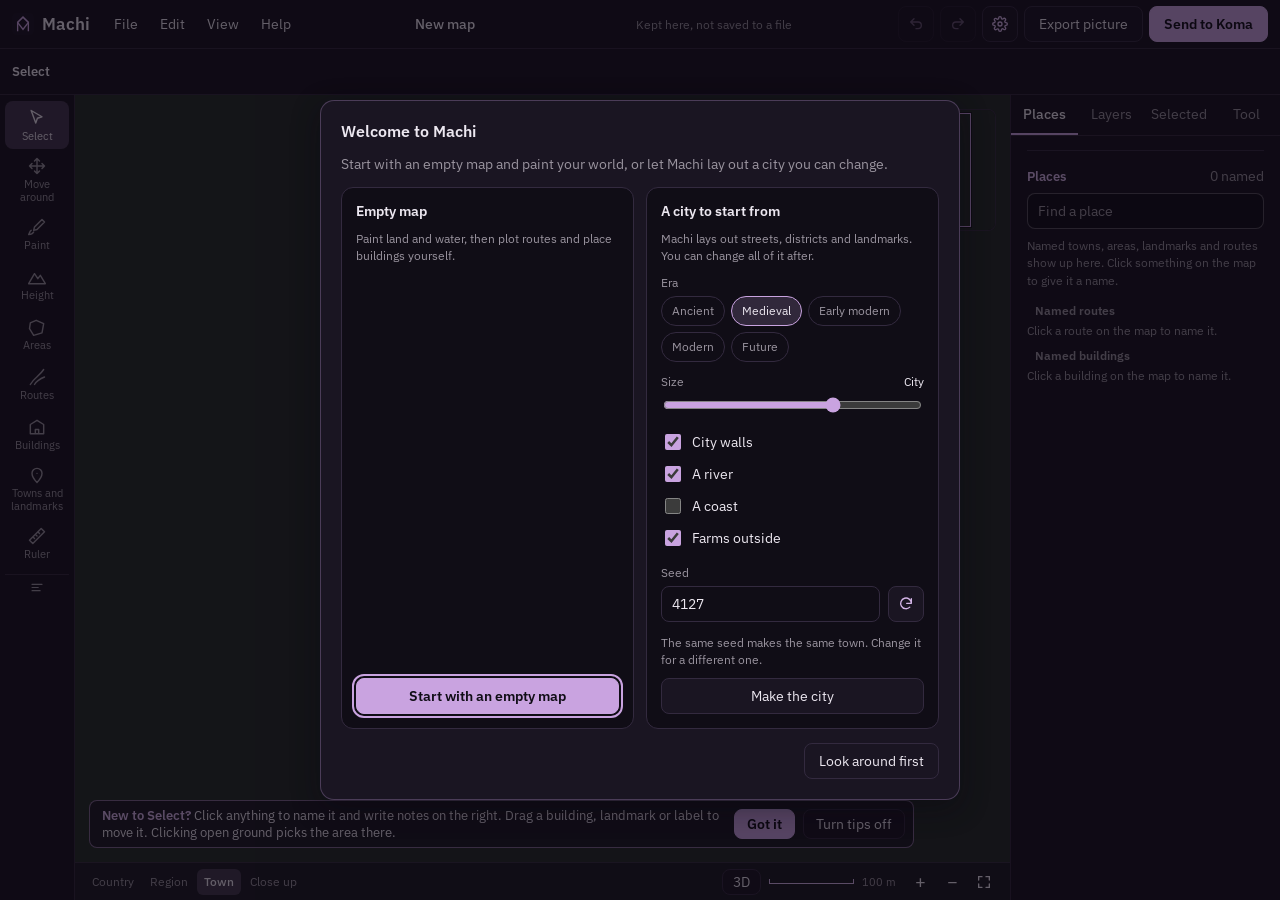
==== commit 7c1695eb: "Machi web 0.1.1 silversaka/koma@2c1317d63ae7a01fe1889f23943113fbfcb5ca6d" ====
--- a/machi/index.html
+++ b/machi/index.html
@@ -5,8 +5,8 @@
     <meta name="viewport" content="width=device-width, initial-scale=1" />
     <link rel="icon" type="image/svg+xml" href="/machi/favicon.svg" />
     <title>Machi</title>
-    <script type="module" crossorigin src="/machi/assets/index-BdwYh5az.js"></script>
-    <link rel="stylesheet" crossorigin href="/machi/assets/index-BUPK7AFy.css">
+    <script type="module" crossorigin src="/machi/assets/index-gp0f9Hui.js"></script>
+    <link rel="stylesheet" crossorigin href="/machi/assets/index-BtxRLAws.css">
   </head>
   <body>
     <div id="root"></div>
--- a/machi/assets/index-BtxRLAws.css
+++ b/machi/assets/index-BtxRLAws.css
@@ -0,0 +1 @@
+@font-face{font-family:IBM Plex Sans;font-style:normal;font-display:swap;font-weight:400;src:url(/machi/assets/ibm-plex-sans-cyrillic-ext-400-normal-g30qAdWV.woff2) format("woff2"),url(/machi/assets/ibm-plex-sans-cyrillic-ext-400-normal-Dsrv2Tcn.woff) format("woff");unicode-range:U+0460-052F,U+1C80-1C8A,U+20B4,U+2DE0-2DFF,U+A640-A69F,U+FE2E-FE2F}@font-face{font-family:IBM Plex Sans;font-style:normal;font-display:swap;font-weight:400;src:url(/machi/assets/ibm-plex-sans-cyrillic-400-normal-DZqxrq2p.woff2) format("woff2"),url(/machi/assets/ibm-plex-sans-cyrillic-400-normal-BTotfTJu.woff) format("woff");unicode-range:U+0301,U+0400-045F,U+0490-0491,U+04B0-04B1,U+2116}@font-face{font-family:IBM Plex Sans;font-style:normal;font-display:swap;font-weight:400;src:url(/machi/assets/ibm-plex-sans-greek-400-normal-_efipK4i.woff2) format("woff2"),url(/machi/assets/ibm-plex-sans-greek-400-normal-D9ESIMu3.woff) format("woff");unicode-range:U+0370-0377,U+037A-037F,U+0384-038A,U+038C,U+038E-03A1,U+03A3-03FF}@font-face{font-family:IBM Plex Sans;font-style:normal;font-display:swap;font-weight:400;src:url(/machi/assets/ibm-plex-sans-vietnamese-400-normal-DG4YqDda.woff2) format("woff2"),url(/machi/assets/ibm-plex-sans-vietnamese-400-normal-fK1oJ5dG.woff) format("woff");unicode-range:U+0102-0103,U+0110-0111,U+0128-0129,U+0168-0169,U+01A0-01A1,U+01AF-01B0,U+0300-0301,U+0303-0304,U+0308-0309,U+0323,U+0329,U+1EA0-1EF9,U+20AB}@font-face{font-family:IBM Plex Sans;font-style:normal;font-display:swap;font-weight:400;src:url(/machi/assets/ibm-plex-sans-latin-ext-400-normal-C5H60-Va.woff2) format("woff2"),url(/machi/assets/ibm-plex-sans-latin-ext-400-normal-RBey6euL.woff) format("woff");unicode-range:U+0100-02BA,U+02BD-02C5,U+02C7-02CC,U+02CE-02D7,U+02DD-02FF,U+0304,U+0308,U+0329,U+1D00-1DBF,U+1E00-1E9F,U+1EF2-1EFF,U+2020,U+20A0-20AB,U+20AD-20C0,U+2113,U+2C60-2C7F,U+A720-A7FF}@font-face{font-family:IBM Plex Sans;font-style:normal;font-display:swap;font-weight:400;src:url(/machi/assets/ibm-plex-sans-latin-400-normal-CDDApCn2.woff2) format("woff2"),url(/machi/assets/ibm-plex-sans-latin-400-normal-CYLoc0-x.woff) format("woff");unicode-range:U+0000-00FF,U+0131,U+0152-0153,U+02BB-02BC,U+02C6,U+02DA,U+02DC,U+0304,U+0308,U+0329,U+2000-206F,U+20AC,U+2122,U+2191,U+2193,U+2212,U+2215,U+FEFF,U+FFFD}@font-face{font-family:IBM Plex Sans;font-style:normal;font-display:swap;font-weight:500;src:url(/machi/assets/ibm-plex-sans-cyrillic-ext-500-normal-Cs5J6C77.woff2) format("woff2"),url(/machi/assets/ibm-plex-sans-cyrillic-ext-500-normal-DB5PtV2g.woff) format("woff");unicode-range:U+0460-052F,U+1C80-1C8A,U+20B4,U+2DE0-2DFF,U+A640-A69F,U+FE2E-FE2F}@font-face{font-family:IBM Plex Sans;font-style:normal;font-display:swap;font-weight:500;src:url(/machi/assets/ibm-plex-sans-cyrillic-500-normal-CocWQlwt.woff2) format("woff2"),url(/machi/assets/ibm-plex-sans-cyrillic-500-normal-ByOcLdNv.woff) format("woff");unicode-range:U+0301,U+0400-045F,U+0490-0491,U+04B0-04B1,U+2116}@font-face{font-family:IBM Plex Sans;font-style:normal;font-display:swap;font-weight:500;src:url(/machi/assets/ibm-plex-sans-greek-500-normal-JMMifIXV.woff2) format("woff2"),url(/machi/assets/ibm-plex-sans-greek-500-normal-CuWXN6rf.woff) format("woff");unicode-range:U+0370-0377,U+037A-037F,U+0384-038A,U+038C,U+038E-03A1,U+03A3-03FF}@font-face{font-family:IBM Plex Sans;font-style:normal;font-display:swap;font-weight:500;src:url(/machi/assets/ibm-plex-sans-vietnamese-500-normal-e4dixQRQ.woff2) format("woff2"),url(/machi/assets/ibm-plex-sans-vietnamese-500-normal-BEb3_waV.woff) format("woff");unicode-range:U+0102-0103,U+0110-0111,U+0128-0129,U+0168-0169,U+01A0-01A1,U+01AF-01B0,U+0300-0301,U+0303-0304,U+0308-0309,U+0323,U+0329,U+1EA0-1EF9,U+20AB}@font-face{font-family:IBM Plex Sans;font-style:normal;font-display:swap;font-weight:500;src:url(/machi/assets/ibm-plex-sans-latin-ext-500-normal-DakdToA3.woff2) format("woff2"),url(/machi/assets/ibm-plex-sans-latin-ext-500-normal-D0aIdm-b.woff) format("woff");unicode-range:U+0100-02BA,U+02BD-02C5,U+02C7-02CC,U+02CE-02D7,U+02DD-02FF,U+0304,U+0308,U+0329,U+1D00-1DBF,U+1E00-1E9F,U+1EF2-1EFF,U+2020,U+20A0-20AB,U+20AD-20C0,U+2113,U+2C60-2C7F,U+A720-A7FF}@font-face{font-family:IBM Plex Sans;font-style:normal;font-display:swap;font-weight:500;src:url(/machi/assets/ibm-plex-sans-latin-500-normal-6ng42L7E.woff2) format("woff2"),url(/machi/assets/ibm-plex-sans-latin-500-normal-BgVn5rGT.woff) format("woff");unicode-range:U+0000-00FF,U+0131,U+0152-0153,U+02BB-02BC,U+02C6,U+02DA,U+02DC,U+0304,U+0308,U+0329,U+2000-206F,U+20AC,U+2122,U+2191,U+2193,U+2212,U+2215,U+FEFF,U+FFFD}@font-face{font-family:IBM Plex Sans;font-style:normal;font-display:swap;font-weight:600;src:url(/machi/assets/ibm-plex-sans-cyrillic-ext-600-normal-DUMzJB7m.woff2) format("woff2"),url(/machi/assets/ibm-plex-sans-cyrillic-ext-600-normal-Bz0x94Yp.woff) format("woff");unicode-range:U+0460-052F,U+1C80-1C8A,U+20B4,U+2DE0-2DFF,U+A640-A69F,U+FE2E-FE2F}@font-face{font-family:IBM Plex Sans;font-style:normal;font-display:swap;font-weight:600;src:url(/machi/assets/ibm-plex-sans-cyrillic-600-normal-71GNu3SW.woff2) format("woff2"),url(/machi/assets/ibm-plex-sans-cyrillic-600-normal-BGq0mW3O.woff) format("woff");unicode-range:U+0301,U+0400-045F,U+0490-0491,U+04B0-04B1,U+2116}@font-face{font-family:IBM Plex Sans;font-style:normal;font-display:swap;font-weight:600;src:url(/machi/assets/ibm-plex-sans-greek-600-normal-DzTrcv_p.woff2) format("woff2"),url(/machi/assets/ibm-plex-sans-greek-600-normal-D-CqTdkO.woff) format("woff");unicode-range:U+0370-0377,U+037A-037F,U+0384-038A,U+038C,U+038E-03A1,U+03A3-03FF}@font-face{font-family:IBM Plex Sans;font-style:normal;font-display:swap;font-weight:600;src:url(/machi/assets/ibm-plex-sans-vietnamese-600-normal-DpPYBSTl.woff2) format("woff2"),url(/machi/assets/ibm-plex-sans-vietnamese-600-normal-DgdngZtN.woff) format("woff");unicode-range:U+0102-0103,U+0110-0111,U+0128-0129,U+0168-0169,U+01A0-01A1,U+01AF-01B0,U+0300-0301,U+0303-0304,U+0308-0309,U+0323,U+0329,U+1EA0-1EF9,U+20AB}@font-face{font-family:IBM Plex Sans;font-style:normal;font-display:swap;font-weight:600;src:url(/machi/assets/ibm-plex-sans-latin-ext-600-normal-DOrvGEcy.woff2) format("woff2"),url(/machi/assets/ibm-plex-sans-latin-ext-600-normal-DIrixKbi.woff) format("woff");unicode-range:U+0100-02BA,U+02BD-02C5,U+02C7-02CC,U+02CE-02D7,U+02DD-02FF,U+0304,U+0308,U+0329,U+1D00-1DBF,U+1E00-1E9F,U+1EF2-1EFF,U+2020,U+20A0-20AB,U+20AD-20C0,U+2113,U+2C60-2C7F,U+A720-A7FF}@font-face{font-family:IBM Plex Sans;font-style:normal;font-display:swap;font-weight:600;src:url(/machi/assets/ibm-plex-sans-latin-600-normal-CuJfVYMP.woff2) format("woff2"),url(/machi/assets/ibm-plex-sans-latin-600-normal-Cu4Hd6ag.woff) format("woff");unicode-range:U+0000-00FF,U+0131,U+0152-0153,U+02BB-02BC,U+02C6,U+02DA,U+02DC,U+0304,U+0308,U+0329,U+2000-206F,U+20AC,U+2122,U+2191,U+2193,U+2212,U+2215,U+FEFF,U+FFFD}:root{--ink900: #100d16;--ink800: #1a1522;--ink700: #241d2e;--ink600: #332a3f;--accent: #c9a3e0;--accent-light: #d9bceb;--on-accent: #17131c;--text: #ece7f0;--muted: #a39cab;--water: #7fa6d8;--danger: #b56576;--danger-light: #cf8b98;--font-ja: "Hiragino Sans", "Hiragino Kaku Gothic ProN", "Yu Gothic Medium", "Yu Gothic", YuGothic, Meiryo, "Noto Sans CJK JP", "Noto Sans JP";--surface: color-mix(in srgb, var(--ink800) 78%, transparent);--glass-blur: blur(18px);--line: color-mix(in srgb, var(--accent) 14%, transparent);--radius-sm: 4px;--radius-md: 8px;--radius-lg: 12px;--shadow-md: 0 8px 28px rgba(10, 6, 16, .42);--z-overlay: 20;--z-dialog: 40;--text-scale: 1;color-scheme:dark}*{box-sizing:border-box}*{scrollbar-width:thin;scrollbar-color:var(--ink600) transparent}html,body,#root{height:100%;margin:0}body{background:var(--ink900);color:var(--text);font-family:"IBM Plex Sans",var(--font-ja),system-ui,sans-serif;font-size:calc(14px * var(--text-scale))}button,input,textarea{font:inherit;color:inherit}:focus-visible{outline:2px solid var(--accent);outline-offset:2px}h2{margin:0;font-size:calc(13px * var(--text-scale));font-weight:600;color:var(--accent-light)}h3{margin:0;font-size:calc(11px * var(--text-scale));font-weight:600;letter-spacing:.08em;text-transform:uppercase;color:var(--muted)}.machi-muted{margin:0;color:var(--muted)}.machi-small{font-size:calc(12px * var(--text-scale));line-height:1.45}.machi-error{margin:0;color:var(--danger-light)}.machi-app{height:100%;min-height:600px;display:flex;flex-direction:column}.machi-body{flex:1;min-height:0;display:flex}.machi-inspector{min-height:0;overflow-y:auto;padding:16px;display:flex;flex-direction:column;gap:18px;background:var(--surface);-webkit-backdrop-filter:var(--glass-blur);backdrop-filter:var(--glass-blur)}.machi-inspector{flex:0 0 320px;border-left:1px solid var(--line)}.machi-main{flex:1;min-width:0;min-height:0;display:flex}@media (max-width: 1000px){.machi-body{flex-wrap:wrap;overflow-y:auto}.machi-main{order:-1;flex:1 1 100%;height:60vh}.machi-inspector{flex:1 1 300px;overflow:visible}}.machi-top{display:flex;flex-wrap:wrap;align-items:center;gap:8px 14px;padding:6px 12px;background:var(--surface);-webkit-backdrop-filter:var(--glass-blur);backdrop-filter:var(--glass-blur);border-bottom:1px solid var(--line);position:relative;z-index:var(--z-overlay)}.machi-top-brand{display:flex;align-items:center;gap:8px;color:var(--accent);font-weight:600;font-size:calc(17px * var(--text-scale))}.machi-top-brand span{color:var(--text)}.machi-top-file{flex:1;display:flex;align-items:baseline;justify-content:center;gap:8px;min-width:0}.machi-top-map{font-weight:500;text-overflow:ellipsis;width:220px;min-width:80px;padding:4px 6px;border:1px solid transparent;border-radius:var(--radius-sm);background:transparent}.machi-top-map:hover{border-color:var(--ink600)}.machi-top-map:focus{border-color:var(--accent);background:var(--ink900)}.machi-top-status{font-size:calc(12px * var(--text-scale));color:var(--muted)}.machi-top-actions{display:flex;gap:6px}.machi-top-spacer{flex:1}.machi-button{min-height:36px;padding:7px 14px;border-radius:var(--radius-md);border:1px solid var(--ink600);background:var(--ink800);cursor:pointer}.machi-button:hover:not(:disabled){border-color:var(--accent)}.machi-button:disabled{opacity:.5;cursor:default}.machi-button.is-primary{background:var(--accent);border-color:var(--accent);color:var(--on-accent);font-weight:600}.machi-button.is-primary:hover:not(:disabled){background:var(--accent-light)}.machi-button.is-danger{border-color:#b5657699;color:var(--danger-light);align-self:flex-start}.machi-button.is-danger:hover:not(:disabled){border-color:var(--danger)}.machi-icon-button:disabled{opacity:.4;cursor:default}.machi-button.is-wide{width:100%;min-height:40px;border-color:color-mix(in srgb,var(--accent) 50%,transparent);background:color-mix(in srgb,var(--accent) 12%,transparent);font-weight:500}.machi-icon-button{width:36px;height:36px;flex-shrink:0;display:flex;align-items:center;justify-content:center;border-radius:var(--radius-md);border:1px solid var(--ink600);background:var(--ink800);color:var(--accent-light);cursor:pointer}.machi-segmented{display:flex;align-items:center;gap:2px;padding:3px;border-radius:9px;background:var(--ink800);border:1px solid var(--ink600)}.machi-segmented-label{padding:0 8px 0 6px;font-size:calc(12px * var(--text-scale));color:var(--muted)}.machi-segmented button{min-height:30px;padding:4px 12px;border:none;border-radius:6px;background:transparent;color:var(--muted);cursor:pointer}.machi-segmented button.is-on{background:color-mix(in srgb,var(--accent) 22%,transparent);color:var(--text);font-weight:500}.machi-field{display:flex;flex-direction:column;gap:6px}.machi-field-label{font-size:calc(12px * var(--text-scale));color:var(--muted)}.machi-field-row{display:flex;justify-content:space-between}.machi-field-value{color:var(--text)}.machi-input,.machi-seed input{width:100%;padding:8px 10px;border-radius:var(--radius-md);border:1px solid var(--ink600);background:var(--ink900)}textarea.machi-input{resize:vertical;line-height:1.5}input[type=range],input[type=checkbox]{accent-color:var(--accent)}.machi-chips{display:flex;flex-wrap:wrap;gap:6px}.machi-chips button{min-height:30px;padding:4px 10px;border-radius:999px;border:1px solid var(--ink600);background:transparent;color:var(--muted);font-size:calc(12px * var(--text-scale));cursor:pointer}.machi-chips button.is-on,.machi-chips button:hover{border-color:var(--accent);color:var(--text)}.machi-chips button.is-on{background:color-mix(in srgb,var(--accent) 18%,transparent)}.machi-checks{display:flex;flex-direction:column;gap:2px}.machi-check{display:flex;align-items:center;gap:8px;min-height:30px;cursor:pointer}.machi-check input{width:16px;height:16px;flex-shrink:0}.machi-check.is-tall{align-items:flex-start}.machi-check.is-tall input{margin-top:3px}.machi-check.is-tall>span{display:flex;flex-direction:column;gap:2px}.machi-make{display:flex;flex-direction:column;gap:12px}.machi-seed{display:flex;align-items:flex-end;gap:8px}.machi-seed-field{flex:1;display:flex;flex-direction:column;gap:6px;min-width:0}.machi-confirm{display:flex;flex-direction:column;gap:10px;padding:12px;border-radius:var(--radius-md);border:1px solid color-mix(in srgb,var(--accent) 40%,transparent);background:var(--ink800)}.machi-confirm p{margin:0;line-height:1.45}.machi-confirm-buttons{display:flex;justify-content:flex-end;gap:8px}.machi-dialog.machi-guide{width:min(680px,calc(100vw - 32px));max-height:calc(100vh - 64px);overflow-y:auto}.machi-guide-head{display:flex;align-items:center;justify-content:space-between;gap:12px}.machi-guide-contents{display:flex;flex-wrap:wrap;gap:4px 14px;margin:0;padding:0;list-style:none}.machi-guide-contents a{color:var(--accent-light)}.machi-guide-section h3{margin:16px 0 6px;font-size:calc(14px * var(--text-scale))}.machi-guide-section p{margin:0 0 8px;line-height:1.5}.machi-guide-keys{display:grid;gap:6px;margin:0}.machi-guide-keys div{display:grid;grid-template-columns:minmax(150px,auto) 1fr;gap:12px}.machi-guide-keys dd{margin:0}.machi-guide-keys kbd{font-family:inherit;padding:1px 6px;border-radius:var(--radius-sm);border:1px solid var(--line);background:var(--ink800)}.machi-help-start{display:flex;flex-direction:column;gap:8px;padding-top:14px;border-top:1px solid var(--line)}.machi-help-start h2{margin:0;font-size:calc(13px * var(--text-scale));font-weight:600;color:var(--accent-light)}.machi-places{display:flex;flex-direction:column;gap:8px;padding-top:16px;border-top:1px solid var(--ink600)}.machi-places-head{display:flex;justify-content:space-between;align-items:baseline}.machi-places-group{display:flex;flex-direction:column;gap:2px;margin-top:6px}.machi-places-group h3{padding:0 8px 2px}.machi-places-group ul{list-style:none;margin:0;padding:0}.machi-place-row{width:100%;min-height:34px;display:flex;align-items:center;gap:8px;padding:6px 8px;border:none;border-radius:7px;background:transparent;text-align:left;cursor:pointer}.machi-place-row:hover{background:color-mix(in srgb,var(--accent) 8%,transparent)}.machi-place-row.is-on{background:color-mix(in srgb,var(--accent) 18%,transparent)}.machi-place-dot{width:10px;height:10px;flex-shrink:0;border-radius:3px;background:var(--accent)}.machi-place-dot.shows-landmark{border-radius:50%}.machi-place-dot.shows-building{border-radius:2px;background:var(--muted)}.machi-place-dot.shows-town{border-radius:50%;background:var(--text);box-shadow:0 0 0 2px var(--ink800),0 0 0 3px var(--text);width:8px;height:8px;margin:1px}.machi-place-dot.shows-street{height:4px;border-radius:2px;background:var(--muted)}.machi-place-dot.shows-river,.machi-place-dot.shows-lake{border-radius:50%;background:var(--water)}.machi-place-name{flex:1;min-width:0;overflow:hidden;text-overflow:ellipsis;white-space:nowrap}.machi-place-meta{font-size:calc(11px * var(--text-scale));color:var(--muted);max-width:40%;overflow:hidden;text-overflow:ellipsis;white-space:nowrap}.machi-inspector-kind{display:flex;align-items:baseline;justify-content:space-between;gap:8px;font-size:calc(12px * var(--text-scale));text-transform:uppercase;letter-spacing:.1em;color:var(--accent-light)}.machi-inspector-kind .machi-muted{text-transform:none;letter-spacing:0}.machi-inspector-name{font-size:calc(17px * var(--text-scale));font-weight:500}.machi-input{border-color:color-mix(in srgb,var(--text) 30%,transparent)}.machi-input:hover{border-color:color-mix(in srgb,var(--text) 45%,transparent)}.machi-input:focus{border-color:var(--accent);outline:1px solid var(--accent);outline-offset:0}.machi-input::placeholder{color:var(--muted)}.machi-facts{margin:0;display:grid;grid-template-columns:repeat(2,minmax(0,1fr));gap:8px}.machi-facts div{padding:9px 11px;border-radius:var(--radius-md);background:var(--ink800);border:1px solid var(--ink700)}.machi-facts dt{font-size:calc(11px * var(--text-scale));color:var(--muted)}.machi-facts dd{margin:2px 0 0;font-size:calc(15px * var(--text-scale));font-weight:500}.machi-facts.machi-travel{grid-template-columns:1fr;gap:4px}.machi-facts.machi-travel div{display:flex;align-items:baseline;justify-content:space-between;gap:8px;padding:6px 10px}.machi-facts.machi-travel dd{margin:0;font-size:calc(13px * var(--text-scale));text-align:right}.machi-ruler-distance{font-size:calc(22px * var(--text-scale));font-weight:600}.machi-speeds summary{cursor:pointer;color:var(--muted);font-size:calc(13px * var(--text-scale));margin-bottom:6px}.machi-speeds[open]{display:flex;flex-direction:column;gap:8px}.machi-speed-box{display:flex;align-items:center;gap:6px}.machi-speed-box .machi-input{width:90px}.machi-inspector-koma{display:flex;flex-direction:column;gap:8px;padding-top:14px;border-top:1px solid var(--ink600)}.map-view{position:relative;flex:1;min-width:0;min-height:0;overflow:hidden}.map-view-holder{position:absolute;top:0;right:0;bottom:0;left:0;cursor:grab;touch-action:none;-webkit-user-select:none;user-select:none}.map-view-holder:active{cursor:grabbing}.map-view-holder svg,.map-view-land,.map-view-zones,.map-view-areas{position:absolute;top:0;right:0;bottom:0;left:0;display:block;width:100%;height:100%}.map-minimap,.map-view-steps,.map-view-scale{position:absolute;background:var(--surface);-webkit-backdrop-filter:var(--glass-blur);backdrop-filter:var(--glass-blur);border:1px solid var(--line);border-radius:var(--radius-md)}.map-minimap{top:14px;right:14px;padding:0;overflow:hidden;cursor:pointer;line-height:0}.map-minimap canvas{display:block;width:180px;height:120px}.map-minimap-view{position:absolute;border:1.5px solid var(--accent-light);box-shadow:0 0 0 1px #0a061099;pointer-events:none}.map-view-steps{top:14px;left:50%;transform:translate(-50%);display:flex;gap:2px;padding:3px}.map-view-steps button{min-height:30px;padding:4px 12px;border:none;border-radius:6px;background:transparent;color:var(--muted);font-size:calc(12px * var(--text-scale));cursor:pointer}.map-view-steps button.is-on{background:color-mix(in srgb,var(--accent) 22%,transparent);color:var(--text);font-weight:500}.map-view-scale{right:140px;bottom:14px;display:flex;flex-direction:column;gap:3px;padding:6px 10px;font-size:calc(11px * var(--text-scale));color:var(--muted)}.map-view-scale span:first-child{height:5px;border:1.5px solid var(--accent-light);border-top:none;box-sizing:border-box}.map-view-hint,.map-view-zoom{position:absolute;bottom:14px;background:var(--surface);-webkit-backdrop-filter:var(--glass-blur);backdrop-filter:var(--glass-blur);border:1px solid var(--line);border-radius:var(--radius-md)}.map-view-hint{left:14px;max-width:calc(100% - 340px);display:flex;flex-wrap:wrap;align-items:center;gap:8px;padding:6px 8px 6px 12px}.map-view-hint p{margin:0;flex:1 1 240px;font-size:calc(12px * var(--text-scale));color:var(--muted)}.map-view-hint .machi-button{min-height:30px;padding:4px 12px}.map-view-holder.uses-wall,.map-view-holder.uses-district,.map-view-holder.uses-street,.map-view-holder.uses-building,.map-view-holder.uses-landmark,.map-view-holder.uses-water,.map-view-holder.uses-label{cursor:crosshair}.map-tools{flex:none;min-height:0;overflow-y:auto;display:flex;flex-direction:column;gap:2px;padding:6px 5px;background:var(--surface);-webkit-backdrop-filter:var(--glass-blur);backdrop-filter:var(--glass-blur);border-right:1px solid var(--line)}.map-tools button{width:44px;height:44px;display:flex;align-items:center;justify-content:center;border:none;border-radius:var(--radius-md);background:transparent;color:var(--muted);cursor:pointer}.map-tools button:hover{background:color-mix(in srgb,var(--accent) 12%,transparent);color:var(--text)}.map-tools button.is-on{background:color-mix(in srgb,var(--accent) 24%,transparent);color:var(--text)}.map-tools.is-named button{width:64px;height:auto;min-height:48px;flex-direction:column;gap:2px;padding:5px 3px}.map-tools-name{font-size:calc(11px * var(--text-scale));line-height:1.15;text-align:center}.map-tools button.map-tools-names{height:26px;margin-top:4px;border-top:1px solid var(--line);border-radius:0 0 var(--radius-md) var(--radius-md)}.map-tools.is-named button.map-tools-names{min-height:26px}.map-view-zoom{right:14px;display:flex}.map-view-zoom button{width:38px;height:36px;display:flex;align-items:center;justify-content:center;border:none;background:transparent;font-size:calc(18px * var(--text-scale));cursor:pointer}.map-view-zoom button:hover{color:var(--accent)}.machi-notice{display:flex;align-items:center;justify-content:space-between;gap:12px;padding:8px 16px;background:var(--ink800);border-bottom:1px solid var(--line)}.machi-notice.is-error{border-bottom-color:var(--danger);color:var(--danger-light)}.machi-scrim{position:fixed;top:0;right:0;bottom:0;left:0;z-index:var(--z-dialog);display:flex;align-items:center;justify-content:center;padding:16px;background:#0a061099}.machi-dialog{width:380px;max-width:100%;display:flex;flex-direction:column;gap:14px;padding:20px;border-radius:14px;background:var(--ink800);border:1px solid color-mix(in srgb,var(--accent) 28%,transparent);box-shadow:var(--shadow-md)}.machi-dialog h2{font-size:calc(16px * var(--text-scale));color:var(--text)}.machi-dialog p{margin:0}.machi-dialog.machi-new{width:640px;max-height:calc(100vh - 32px);overflow-y:auto}.machi-new-warning{padding:10px 12px;border-radius:var(--radius-md);border:1px solid color-mix(in srgb,var(--accent) 40%,transparent);line-height:1.45}.machi-new-choices{display:grid;grid-template-columns:repeat(auto-fit,minmax(240px,1fr));gap:12px}.machi-new-choice{display:flex;flex-direction:column;gap:10px;padding:14px;border-radius:var(--radius-lg);border:1px solid var(--ink600);background:var(--ink900)}.machi-new-choice h3{font-size:calc(14px * var(--text-scale));color:var(--text);text-transform:none;letter-spacing:normal}.machi-new-choice>.machi-button{margin-top:auto}.map-view-empty{position:absolute;top:50%;left:50%;transform:translate(-50%,-50%);width:min(360px,calc(100% - 32px));display:flex;flex-direction:column;align-items:center;gap:12px;padding:18px 20px;text-align:center;background:var(--surface);-webkit-backdrop-filter:var(--glass-blur);backdrop-filter:var(--glass-blur);border:1px solid var(--line);border-radius:var(--radius-lg)}.map-view-empty p{margin:0;line-height:1.5}.machi-paint{display:flex;flex-direction:column;gap:12px}.machi-swatches{display:grid;grid-template-columns:repeat(3,minmax(0,1fr));gap:6px}.machi-swatches button{display:flex;flex-direction:column;align-items:center;gap:5px;padding:8px 4px;border-radius:var(--radius-md);border:1px solid var(--ink700);background:var(--ink900);font-size:calc(11px * var(--text-scale));cursor:pointer}.machi-swatches button.is-on{border-color:var(--accent);box-shadow:0 0 0 1px var(--accent) inset}.machi-swatch{width:34px;height:22px;border-radius:5px;border:1px solid rgba(255,255,255,.14)}.machi-swatch.is-clear{background:linear-gradient(to top right,transparent calc(50% - 1px),var(--muted) calc(50% - 1px),var(--muted) calc(50% + 1px),transparent calc(50% + 1px))}.map-view-zones{opacity:.2;pointer-events:none}.map-view-areas{pointer-events:none}.machi-shapes{display:grid;grid-template-columns:repeat(5,minmax(0,1fr));gap:6px}.machi-shapes button{display:flex;flex-direction:column;align-items:center;gap:4px;padding:8px 2px;border-radius:var(--radius-md);border:1px solid var(--ink700);background:var(--ink900);color:var(--muted);font-size:calc(10px * var(--text-scale));cursor:pointer}.machi-shapes button.is-on{border-color:var(--accent);box-shadow:0 0 0 1px var(--accent) inset;color:var(--accent)}.machi-inspector-pair{display:grid;grid-template-columns:minmax(0,3fr) minmax(0,2fr);gap:8px}.machi-segmented.is-wide{display:grid;grid-template-columns:repeat(3,minmax(0,1fr))}.machi-choices{display:flex;flex-direction:column;gap:4px}.machi-choices button{display:flex;flex-direction:column;align-items:flex-start;gap:2px;padding:8px 10px;border-radius:var(--radius-md);border:1px solid transparent;background:transparent;text-align:left;cursor:pointer}.machi-choices button:hover{background:color-mix(in srgb,var(--accent) 8%,transparent)}.machi-choices button.is-on{border-color:color-mix(in srgb,var(--accent) 40%,transparent);background:color-mix(in srgb,var(--accent) 16%,transparent)}.map-brush{position:absolute;left:0;top:0;display:none;pointer-events:none}.map-brush span{display:block;border-radius:50%;border:1.5px dashed var(--accent-light);box-shadow:0 0 0 1px #0a061080}.map-view-holder.uses-paint{cursor:crosshair}.machi-places-list{max-height:40vh;overflow-y:auto}.machi-fieldset{margin:0;padding:0;border:none}.machi-link-button{padding:0;border:none;background:none;color:var(--accent-light);text-decoration:underline;cursor:pointer;font:inherit}.machi-top-name{margin:0;font-size:inherit;font-weight:inherit;color:var(--text)}.map-view-hint p{font-size:calc(13px * var(--text-scale))}h3{text-transform:none;font-size:calc(12px * var(--text-scale));letter-spacing:0}@media (prefers-reduced-transparency: reduce),(prefers-contrast: more){:root{--surface: var(--ink800);--glass-blur: none}}.machi-dialog.machi-export{width:760px}.machi-export-body{display:flex;gap:18px;align-items:flex-start}.machi-export-preview{flex:1;min-width:0;margin:0;display:flex;flex-direction:column;gap:6px}.machi-export-preview img{width:100%;max-height:360px;object-fit:contain;border-radius:var(--radius-md);border:1px solid var(--line);background:var(--ink900);transition:opacity .15s}.machi-export-preview img.is-stale{opacity:.55}.machi-export-choices{width:300px;display:flex;flex-direction:column;gap:14px}@media (max-width: 760px){.machi-export-body{flex-direction:column}.machi-export-choices{width:100%}}:root[data-glass=off]{--surface: var(--ink800);--glass-blur: none}.machi-menus{display:flex;gap:2px}.machi-menu{position:relative}.machi-menu-button{padding:5px 10px;border:none;border-radius:var(--radius-sm);background:transparent;color:var(--text);cursor:pointer}.machi-menu-button:hover,.machi-menu-button.is-on{background:color-mix(in srgb,var(--accent) 16%,transparent)}.machi-menu-list{position:absolute;top:calc(100% + 4px);left:0;z-index:calc(var(--z-dialog) - 1);min-width:240px;display:flex;flex-direction:column;padding:4px;border-radius:var(--radius-md);border:1px solid color-mix(in srgb,var(--accent) 28%,transparent);background:var(--ink800);box-shadow:var(--shadow-md)}.machi-menu-list button{display:grid;grid-template-columns:16px 1fr auto;align-items:center;gap:8px;padding:7px 10px 7px 6px;border:none;border-radius:var(--radius-sm);background:transparent;color:var(--text);text-align:left;cursor:pointer}.machi-menu-list button:hover:not(:disabled),.machi-menu-list button:focus-visible{background:color-mix(in srgb,var(--accent) 20%,transparent);outline:none}.machi-menu-list button:disabled{color:var(--muted);cursor:default}.machi-menu-list button.has-divider{margin-top:5px;border-top:1px solid var(--line);border-radius:0 0 var(--radius-sm) var(--radius-sm);padding-top:10px}.machi-menu-check{color:var(--accent);text-align:center}.machi-menu-list kbd{font:inherit;font-size:calc(12px * var(--text-scale));color:var(--muted)}.machi-right{flex:0 0 320px;min-height:0;display:flex;flex-direction:column;border-left:1px solid var(--line);background:var(--surface);-webkit-backdrop-filter:var(--glass-blur);backdrop-filter:var(--glass-blur)}.machi-right-tabs{display:flex;border-bottom:1px solid var(--line)}.machi-right-tabs button{flex:1;padding:10px 6px;border:none;border-bottom:2px solid transparent;background:transparent;color:var(--muted);cursor:pointer}.machi-right-tabs button:hover{color:var(--text)}.machi-right-tabs button.is-on{color:var(--text);border-bottom-color:var(--accent);font-weight:500}.machi-right-panel{flex:1;min-height:0;overflow-y:auto;padding:14px 16px;display:flex;flex-direction:column;gap:18px}.machi-right .machi-inspector{flex:none;padding:0;border:none;background:none;-webkit-backdrop-filter:none;backdrop-filter:none;overflow:visible}.machi-right .machi-places-list{max-height:none;overflow:visible}.machi-layers ul{margin:0 0 10px;padding:0;list-style:none}.machi-layer{width:100%;display:flex;align-items:center;gap:10px;padding:8px;border:none;border-radius:var(--radius-sm);background:transparent;color:var(--text);text-align:left;cursor:pointer}.machi-layer:hover{background:color-mix(in srgb,var(--accent) 12%,transparent)}.machi-layer.is-hidden{color:var(--muted)}.machi-options{flex:none;min-height:46px;display:flex;align-items:center;gap:12px;padding:0 12px;overflow-x:auto;white-space:nowrap;background:var(--surface);-webkit-backdrop-filter:var(--glass-blur);backdrop-filter:var(--glass-blur);border-bottom:1px solid var(--line);font-size:calc(13px * var(--text-scale))}.machi-options>*{flex:none}.machi-options-tool{font-weight:600;padding-right:4px}.machi-options .machi-segmented button{min-height:28px;padding:3px 10px}.machi-options .machi-button{min-height:32px;padding:4px 12px}.machi-options .machi-check{min-height:0}.machi-options-more{margin-left:auto}.machi-options-swatches{display:flex;gap:4px}.machi-options-swatches button{width:24px;height:24px;padding:0;border-radius:6px;border:1px solid var(--ink600);box-shadow:inset 0 0 0 1px #ffffff2e;cursor:pointer}.machi-options-swatches button.is-on{outline:2px solid var(--accent-light);outline-offset:2px}.machi-options-size,.machi-options-pick{display:flex;align-items:center;gap:8px}.machi-options-size input{width:110px}.machi-options-pick .machi-input{width:auto;padding:4px 8px}.machi-options-value{min-width:48px;font-variant-numeric:tabular-nums}@media (max-width: 1280px){.machi-options{gap:8px}.machi-options-size input{width:76px}.machi-options-swatches button{width:20px;height:20px}.machi-options-value{min-width:40px}}.map-view-hint.is-tip{border-color:color-mix(in srgb,var(--accent) 50%,var(--line))}.map-view-hint.is-tip p{color:var(--text)}.map-view-hint.is-tip strong{color:var(--accent-light);font-weight:600}.map-view-status{position:absolute;left:0;right:0;bottom:0;height:38px;display:flex;align-items:center;gap:14px;padding:0 10px;background:var(--surface);-webkit-backdrop-filter:var(--glass-blur);backdrop-filter:var(--glass-blur);border-top:1px solid var(--line)}.map-view-status .map-view-steps,.map-view-status .map-view-scale,.map-view-status .map-view-zoom{position:static;transform:none;background:none;-webkit-backdrop-filter:none;backdrop-filter:none;border:none;padding:0}.map-view-status .map-view-steps button{min-height:26px;padding:2px 10px}.map-view-status .map-view-scale{flex-direction:row;align-items:center;gap:8px}.map-view-status .map-view-zoom button{width:32px;height:30px}.map-view-position{flex:1;font-size:calc(12px * var(--text-scale));color:var(--muted);font-variant-numeric:tabular-nums;white-space:nowrap}.map-view-hint{bottom:52px}.machi-settings{position:fixed;top:0;right:0;bottom:0;left:0;z-index:var(--z-dialog);display:flex;background:var(--ink900)}.machi-settings-nav{flex:0 0 230px;display:flex;flex-direction:column;gap:4px;padding:22px 14px;background:var(--surface);border-right:1px solid var(--line)}.machi-settings-nav h2{margin:0 0 12px 10px;font-size:calc(18px * var(--text-scale))}.machi-settings-nav>button:not(.machi-button){padding:8px 10px;border:none;border-radius:var(--radius-md);background:transparent;color:var(--text);text-align:left;cursor:pointer}.machi-settings-nav>button.is-on{background:color-mix(in srgb,var(--accent) 20%,transparent)}.machi-settings-back{margin-top:auto}.machi-settings-body{flex:1;min-width:0;overflow-y:auto;padding:28px 36px;display:flex;flex-direction:column;gap:14px}.machi-settings-body>h3{font-size:calc(16px * var(--text-scale));color:var(--text);margin-bottom:6px}.machi-settings-body p{margin:0;max-width:560px}.machi-settings-row{display:flex;flex-wrap:wrap;align-items:center;gap:10px 16px}.machi-settings-row.is-wide{flex-direction:column;align-items:flex-start}.machi-settings-label{width:150px;color:var(--muted)}.machi-themes{width:100%;max-width:820px;display:grid;grid-template-columns:repeat(auto-fill,minmax(150px,1fr));gap:8px}.machi-theme{display:flex;flex-direction:column;gap:8px;padding:8px 10px 10px;border:1px solid var(--line);border-radius:var(--radius-md);background:var(--th-bg);color:var(--th-text);text-align:left;cursor:pointer}.machi-theme.is-on{border-color:var(--accent);box-shadow:0 0 0 1px var(--accent)}.machi-theme-sample{display:flex;gap:6px;height:24px}.machi-theme-sample span:first-child{flex:1;border-radius:var(--radius-sm);background:var(--th-panel)}.machi-theme-sample span:last-child{width:24px;border-radius:50%;background:var(--th-accent)}.machi-accents{display:flex;flex-wrap:wrap;align-items:center;gap:8px}.machi-accent{width:28px;height:28px;border-radius:50%;border:2px solid transparent;cursor:pointer}.machi-accent.is-on{border-color:var(--text)}.machi-button.is-on{border-color:var(--accent)}.machi-settings-about{display:flex;gap:16px;align-items:flex-start}@media (max-width: 900px){.machi-right{flex:1 1 300px}.machi-settings{flex-direction:column}.machi-settings-nav{flex:none;flex-direction:row;flex-wrap:wrap}}.map-view-hint{max-width:calc(100% - 110px)}@media (max-width: 1280px){.machi-right{flex-basis:270px}.map-view-status{gap:8px}.map-view-status .map-view-steps button{padding:2px 7px}.map-view-position{display:none}.map-view-status .map-view-steps{flex:1}}@supports not (color: color-mix(in srgb,red,blue)){:root{--surface: rgba(26, 21, 34, .9);--line: rgba(201, 163, 224, .14)}}.machi-looks{flex-wrap:wrap}.machi-looks-editor{display:flex;flex-wrap:wrap;gap:24px;align-items:flex-start}.machi-looks-colours{flex:1 1 360px;display:flex;flex-direction:column;gap:14px}.machi-looks-group{display:grid;grid-template-columns:repeat(auto-fill,minmax(200px,1fr));gap:6px 14px}.machi-looks-group legend{margin-bottom:6px;font-weight:600;color:var(--accent-light)}.machi-looks-colour{display:flex;align-items:center;gap:8px;min-height:28px}.machi-looks-colour input[type=color]{width:30px;height:24px;padding:0;border:1px solid var(--line);border-radius:var(--radius-sm);background:none;cursor:pointer}.machi-looks-sample{position:sticky;top:0;margin:0;display:flex;flex-direction:column;gap:6px;max-width:320px}.machi-looks-svg{max-width:100%;height:auto;border-radius:var(--radius-md);border:1px solid var(--line)}.machi-textures{grid-template-columns:1fr}.machi-textures-group h4{margin:10px 0 6px;font-size:calc(12px * var(--text-scale));color:var(--muted)}.machi-texture-row{display:flex;flex-wrap:wrap;align-items:center;gap:6px 16px;min-height:34px}.machi-texture-pick{display:flex;align-items:center;gap:8px;width:300px}.machi-texture-pick span{width:120px}.machi-texture-pick select{flex:1}.machi-texture-slider{display:flex;align-items:center;gap:6px;color:var(--muted)}.machi-texture-slider input{width:110px}.machi-texture-pictures{margin:0 0 8px;padding:0;list-style:none;display:flex;flex-direction:column;gap:6px}.machi-texture-pictures li{display:flex;align-items:center;gap:10px}.machi-texture-pictures img{border-radius:var(--radius-sm);border:1px solid var(--line);object-fit:cover}.machi-material-edit{display:flex;flex-direction:column;gap:10px;padding:10px 12px;border:1px solid var(--line);border-radius:var(--radius-md)}.machi-material-edit input[type=color]{width:36px;height:26px;padding:0;border:1px solid var(--line);border-radius:var(--radius-sm);background:none}.iso-view{flex:1;min-width:0;display:flex;flex-direction:column}.iso-bar{display:flex;flex-wrap:wrap;align-items:center;gap:6px 10px;padding:6px 10px;background:var(--surface);-webkit-backdrop-filter:var(--glass-blur);backdrop-filter:var(--glass-blur);border-bottom:1px solid var(--line)}.iso-bar-label{color:var(--muted)}.iso-bar-check{display:flex;align-items:center;gap:5px;color:var(--muted)}.iso-bar-spacer{flex:1}.iso-holder{position:relative;flex:1;min-height:0;overflow:hidden;cursor:grab}.iso-holder:active{cursor:grabbing}.iso-holder canvas{display:block}.iso-label{position:absolute;transform:translate(-50%,-100%);font-size:calc(13px * var(--text-scale));font-weight:600;white-space:nowrap;pointer-events:none}.iso-label.is-landmark{font-size:calc(11px * var(--text-scale));font-style:italic}.iso-hint{margin:0;padding:6px 12px;border-top:1px solid var(--line);background:var(--surface)}.iso-loading{margin:auto}.iso-building{position:absolute;top:0;right:0;bottom:0;left:0;margin:0;display:flex;align-items:center;justify-content:center;pointer-events:none}.map-view-3d{min-height:26px;padding:2px 10px}
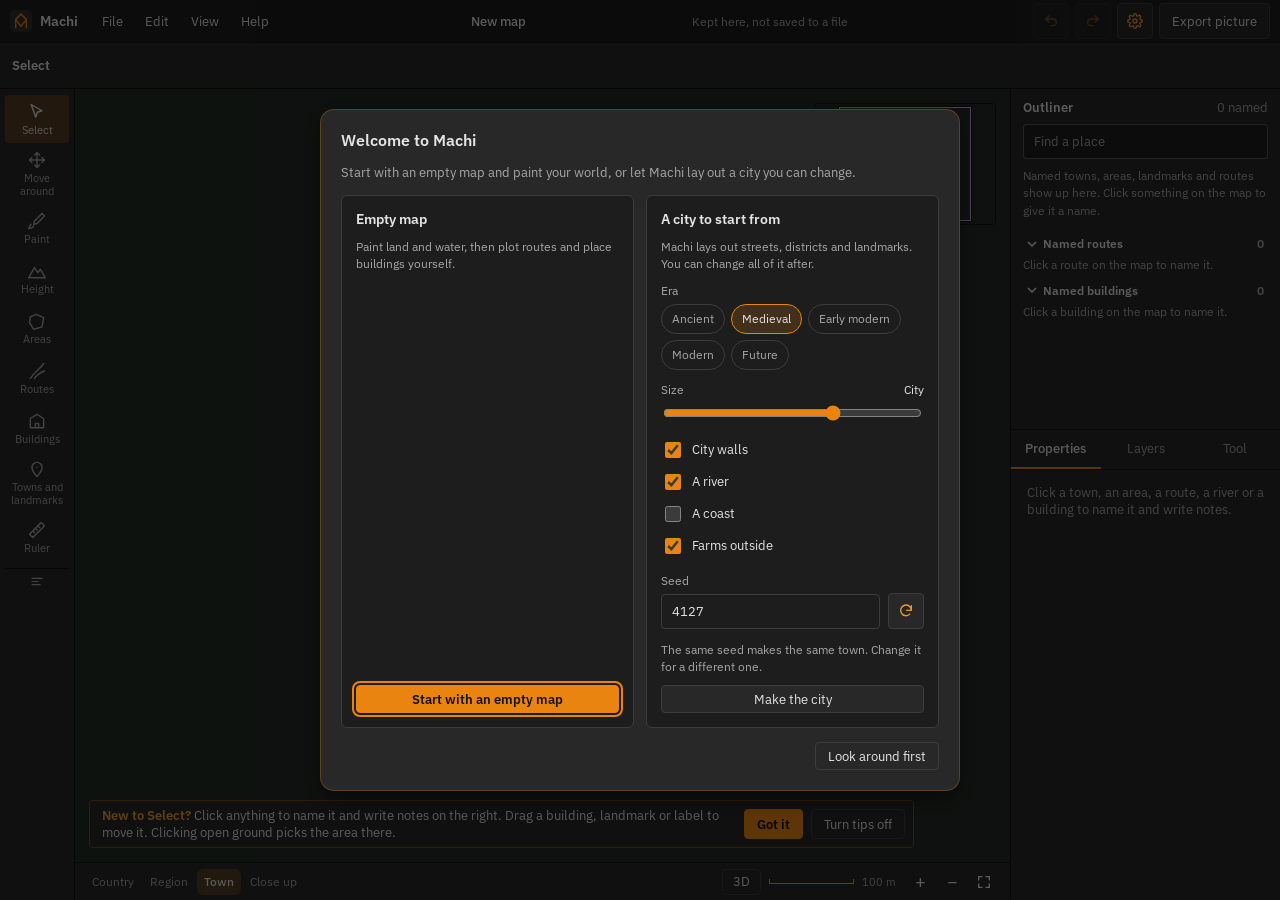
==== commit 7675d502: "Machi web 0.1.2 silversaka/koma@15c7b24b7abac558161bc1b026f1a00be61d1e05" ====
--- a/machi/index.html
+++ b/machi/index.html
@@ -5,8 +5,8 @@
     <meta name="viewport" content="width=device-width, initial-scale=1" />
     <link rel="icon" type="image/svg+xml" href="/machi/favicon.svg" />
     <title>Machi</title>
-    <script type="module" crossorigin src="/machi/assets/index-gp0f9Hui.js"></script>
-    <link rel="stylesheet" crossorigin href="/machi/assets/index-BtxRLAws.css">
+    <script type="module" crossorigin src="/machi/assets/index-zUjvRrAk.js"></script>
+    <link rel="stylesheet" crossorigin href="/machi/assets/index-5s2ZoCsg.css">
   </head>
   <body>
     <div id="root"></div>
--- a/machi/assets/index-5s2ZoCsg.css
+++ b/machi/assets/index-5s2ZoCsg.css
@@ -0,0 +1 @@
+@font-face{font-family:IBM Plex Sans;font-style:normal;font-display:swap;font-weight:400;src:url(/machi/assets/ibm-plex-sans-cyrillic-ext-400-normal-g30qAdWV.woff2) format("woff2"),url(/machi/assets/ibm-plex-sans-cyrillic-ext-400-normal-Dsrv2Tcn.woff) format("woff");unicode-range:U+0460-052F,U+1C80-1C8A,U+20B4,U+2DE0-2DFF,U+A640-A69F,U+FE2E-FE2F}@font-face{font-family:IBM Plex Sans;font-style:normal;font-display:swap;font-weight:400;src:url(/machi/assets/ibm-plex-sans-cyrillic-400-normal-DZqxrq2p.woff2) format("woff2"),url(/machi/assets/ibm-plex-sans-cyrillic-400-normal-BTotfTJu.woff) format("woff");unicode-range:U+0301,U+0400-045F,U+0490-0491,U+04B0-04B1,U+2116}@font-face{font-family:IBM Plex Sans;font-style:normal;font-display:swap;font-weight:400;src:url(/machi/assets/ibm-plex-sans-greek-400-normal-_efipK4i.woff2) format("woff2"),url(/machi/assets/ibm-plex-sans-greek-400-normal-D9ESIMu3.woff) format("woff");unicode-range:U+0370-0377,U+037A-037F,U+0384-038A,U+038C,U+038E-03A1,U+03A3-03FF}@font-face{font-family:IBM Plex Sans;font-style:normal;font-display:swap;font-weight:400;src:url(/machi/assets/ibm-plex-sans-vietnamese-400-normal-DG4YqDda.woff2) format("woff2"),url(/machi/assets/ibm-plex-sans-vietnamese-400-normal-fK1oJ5dG.woff) format("woff");unicode-range:U+0102-0103,U+0110-0111,U+0128-0129,U+0168-0169,U+01A0-01A1,U+01AF-01B0,U+0300-0301,U+0303-0304,U+0308-0309,U+0323,U+0329,U+1EA0-1EF9,U+20AB}@font-face{font-family:IBM Plex Sans;font-style:normal;font-display:swap;font-weight:400;src:url(/machi/assets/ibm-plex-sans-latin-ext-400-normal-C5H60-Va.woff2) format("woff2"),url(/machi/assets/ibm-plex-sans-latin-ext-400-normal-RBey6euL.woff) format("woff");unicode-range:U+0100-02BA,U+02BD-02C5,U+02C7-02CC,U+02CE-02D7,U+02DD-02FF,U+0304,U+0308,U+0329,U+1D00-1DBF,U+1E00-1E9F,U+1EF2-1EFF,U+2020,U+20A0-20AB,U+20AD-20C0,U+2113,U+2C60-2C7F,U+A720-A7FF}@font-face{font-family:IBM Plex Sans;font-style:normal;font-display:swap;font-weight:400;src:url(/machi/assets/ibm-plex-sans-latin-400-normal-CDDApCn2.woff2) format("woff2"),url(/machi/assets/ibm-plex-sans-latin-400-normal-CYLoc0-x.woff) format("woff");unicode-range:U+0000-00FF,U+0131,U+0152-0153,U+02BB-02BC,U+02C6,U+02DA,U+02DC,U+0304,U+0308,U+0329,U+2000-206F,U+20AC,U+2122,U+2191,U+2193,U+2212,U+2215,U+FEFF,U+FFFD}@font-face{font-family:IBM Plex Sans;font-style:normal;font-display:swap;font-weight:500;src:url(/machi/assets/ibm-plex-sans-cyrillic-ext-500-normal-Cs5J6C77.woff2) format("woff2"),url(/machi/assets/ibm-plex-sans-cyrillic-ext-500-normal-DB5PtV2g.woff) format("woff");unicode-range:U+0460-052F,U+1C80-1C8A,U+20B4,U+2DE0-2DFF,U+A640-A69F,U+FE2E-FE2F}@font-face{font-family:IBM Plex Sans;font-style:normal;font-display:swap;font-weight:500;src:url(/machi/assets/ibm-plex-sans-cyrillic-500-normal-CocWQlwt.woff2) format("woff2"),url(/machi/assets/ibm-plex-sans-cyrillic-500-normal-ByOcLdNv.woff) format("woff");unicode-range:U+0301,U+0400-045F,U+0490-0491,U+04B0-04B1,U+2116}@font-face{font-family:IBM Plex Sans;font-style:normal;font-display:swap;font-weight:500;src:url(/machi/assets/ibm-plex-sans-greek-500-normal-JMMifIXV.woff2) format("woff2"),url(/machi/assets/ibm-plex-sans-greek-500-normal-CuWXN6rf.woff) format("woff");unicode-range:U+0370-0377,U+037A-037F,U+0384-038A,U+038C,U+038E-03A1,U+03A3-03FF}@font-face{font-family:IBM Plex Sans;font-style:normal;font-display:swap;font-weight:500;src:url(/machi/assets/ibm-plex-sans-vietnamese-500-normal-e4dixQRQ.woff2) format("woff2"),url(/machi/assets/ibm-plex-sans-vietnamese-500-normal-BEb3_waV.woff) format("woff");unicode-range:U+0102-0103,U+0110-0111,U+0128-0129,U+0168-0169,U+01A0-01A1,U+01AF-01B0,U+0300-0301,U+0303-0304,U+0308-0309,U+0323,U+0329,U+1EA0-1EF9,U+20AB}@font-face{font-family:IBM Plex Sans;font-style:normal;font-display:swap;font-weight:500;src:url(/machi/assets/ibm-plex-sans-latin-ext-500-normal-DakdToA3.woff2) format("woff2"),url(/machi/assets/ibm-plex-sans-latin-ext-500-normal-D0aIdm-b.woff) format("woff");unicode-range:U+0100-02BA,U+02BD-02C5,U+02C7-02CC,U+02CE-02D7,U+02DD-02FF,U+0304,U+0308,U+0329,U+1D00-1DBF,U+1E00-1E9F,U+1EF2-1EFF,U+2020,U+20A0-20AB,U+20AD-20C0,U+2113,U+2C60-2C7F,U+A720-A7FF}@font-face{font-family:IBM Plex Sans;font-style:normal;font-display:swap;font-weight:500;src:url(/machi/assets/ibm-plex-sans-latin-500-normal-6ng42L7E.woff2) format("woff2"),url(/machi/assets/ibm-plex-sans-latin-500-normal-BgVn5rGT.woff) format("woff");unicode-range:U+0000-00FF,U+0131,U+0152-0153,U+02BB-02BC,U+02C6,U+02DA,U+02DC,U+0304,U+0308,U+0329,U+2000-206F,U+20AC,U+2122,U+2191,U+2193,U+2212,U+2215,U+FEFF,U+FFFD}@font-face{font-family:IBM Plex Sans;font-style:normal;font-display:swap;font-weight:600;src:url(/machi/assets/ibm-plex-sans-cyrillic-ext-600-normal-DUMzJB7m.woff2) format("woff2"),url(/machi/assets/ibm-plex-sans-cyrillic-ext-600-normal-Bz0x94Yp.woff) format("woff");unicode-range:U+0460-052F,U+1C80-1C8A,U+20B4,U+2DE0-2DFF,U+A640-A69F,U+FE2E-FE2F}@font-face{font-family:IBM Plex Sans;font-style:normal;font-display:swap;font-weight:600;src:url(/machi/assets/ibm-plex-sans-cyrillic-600-normal-71GNu3SW.woff2) format("woff2"),url(/machi/assets/ibm-plex-sans-cyrillic-600-normal-BGq0mW3O.woff) format("woff");unicode-range:U+0301,U+0400-045F,U+0490-0491,U+04B0-04B1,U+2116}@font-face{font-family:IBM Plex Sans;font-style:normal;font-display:swap;font-weight:600;src:url(/machi/assets/ibm-plex-sans-greek-600-normal-DzTrcv_p.woff2) format("woff2"),url(/machi/assets/ibm-plex-sans-greek-600-normal-D-CqTdkO.woff) format("woff");unicode-range:U+0370-0377,U+037A-037F,U+0384-038A,U+038C,U+038E-03A1,U+03A3-03FF}@font-face{font-family:IBM Plex Sans;font-style:normal;font-display:swap;font-weight:600;src:url(/machi/assets/ibm-plex-sans-vietnamese-600-normal-DpPYBSTl.woff2) format("woff2"),url(/machi/assets/ibm-plex-sans-vietnamese-600-normal-DgdngZtN.woff) format("woff");unicode-range:U+0102-0103,U+0110-0111,U+0128-0129,U+0168-0169,U+01A0-01A1,U+01AF-01B0,U+0300-0301,U+0303-0304,U+0308-0309,U+0323,U+0329,U+1EA0-1EF9,U+20AB}@font-face{font-family:IBM Plex Sans;font-style:normal;font-display:swap;font-weight:600;src:url(/machi/assets/ibm-plex-sans-latin-ext-600-normal-DOrvGEcy.woff2) format("woff2"),url(/machi/assets/ibm-plex-sans-latin-ext-600-normal-DIrixKbi.woff) format("woff");unicode-range:U+0100-02BA,U+02BD-02C5,U+02C7-02CC,U+02CE-02D7,U+02DD-02FF,U+0304,U+0308,U+0329,U+1D00-1DBF,U+1E00-1E9F,U+1EF2-1EFF,U+2020,U+20A0-20AB,U+20AD-20C0,U+2113,U+2C60-2C7F,U+A720-A7FF}@font-face{font-family:IBM Plex Sans;font-style:normal;font-display:swap;font-weight:600;src:url(/machi/assets/ibm-plex-sans-latin-600-normal-CuJfVYMP.woff2) format("woff2"),url(/machi/assets/ibm-plex-sans-latin-600-normal-Cu4Hd6ag.woff) format("woff");unicode-range:U+0000-00FF,U+0131,U+0152-0153,U+02BB-02BC,U+02C6,U+02DA,U+02DC,U+0304,U+0308,U+0329,U+2000-206F,U+20AC,U+2122,U+2191,U+2193,U+2212,U+2215,U+FEFF,U+FFFD}:root{--ink900: #1d1d1d;--ink800: #282828;--ink700: #303030;--ink600: #3d3d3d;--accent: #e8840f;--accent-light: #ee9a3a;--on-accent: #111111;--text: #e4e4e4;--muted: #a6a6a6;--water: #7fa6d8;--danger: #c25a5a;--danger-light: #e08080;--font-ja: "Hiragino Sans", "Hiragino Kaku Gothic ProN", "Yu Gothic Medium", "Yu Gothic", YuGothic, Meiryo, "Noto Sans CJK JP", "Noto Sans JP";--surface: var(--ink800);--line: #111111;--radius-sm: 3px;--radius-md: 4px;--radius-lg: 6px;--shadow-md: 0 6px 20px rgba(0, 0, 0, .45);--z-overlay: 20;--z-dialog: 40;--text-scale: 1;--scheme: dark;--control-h: 28px;--base-size: 13px;color-scheme:var(--scheme)}:root[data-density=comfortable]{--control-h: 34px;--base-size: 14px}*{box-sizing:border-box}*{scrollbar-width:thin;scrollbar-color:var(--ink600) transparent}html,body,#root{height:100%;margin:0}body{background:var(--ink900);color:var(--text);font-family:"IBM Plex Sans",var(--font-ja),system-ui,sans-serif;font-size:calc(var(--base-size) * var(--text-scale))}button,input,textarea{font:inherit;color:inherit}:focus-visible{outline:2px solid var(--accent);outline-offset:2px}h2{margin:0;font-size:calc(13px * var(--text-scale));font-weight:600;color:var(--text)}h3{margin:0;font-size:calc(11px * var(--text-scale));font-weight:600;letter-spacing:.08em;text-transform:uppercase;color:var(--muted)}.machi-muted{margin:0;color:var(--muted)}.machi-small{font-size:calc(12px * var(--text-scale));line-height:1.45}.machi-error{margin:0;color:var(--danger-light)}.machi-app{height:100%;min-height:600px;display:flex;flex-direction:column}.machi-body{flex:1;min-height:0;display:flex}.machi-inspector{min-height:0;overflow-y:auto;padding:16px;display:flex;flex-direction:column;gap:18px;background:var(--surface)}.machi-inspector{flex:0 0 320px;border-left:1px solid var(--line)}.machi-main{flex:1;min-width:0;min-height:0;display:flex}@media (max-width: 1000px){.machi-body{flex-wrap:wrap;overflow-y:auto}.machi-main{order:-1;flex:1 1 100%;height:60vh}.machi-inspector{flex:1 1 300px;overflow:visible}}.machi-top{display:flex;flex-wrap:wrap;align-items:center;gap:8px 14px;padding:3px 10px;background:var(--ink900);border-bottom:1px solid var(--line);position:relative;z-index:var(--z-overlay)}.machi-top-brand{display:flex;align-items:center;gap:8px;color:var(--text);font-weight:600;font-size:calc(14px * var(--text-scale))}.machi-top-brand span{color:var(--text)}.machi-top-file{flex:1;display:flex;align-items:baseline;justify-content:center;gap:8px;min-width:0}.machi-top-map{font-weight:500;text-overflow:ellipsis;width:220px;min-width:80px;padding:4px 6px;border:1px solid transparent;border-radius:var(--radius-sm);background:transparent}.machi-top-map:hover{border-color:var(--ink600)}.machi-top-map:focus{border-color:var(--accent);background:var(--ink900)}.machi-top-status{font-size:calc(12px * var(--text-scale));color:var(--muted)}.machi-top-actions{display:flex;gap:6px}.machi-top-spacer{flex:1}.machi-button{min-height:var(--control-h);padding:3px 12px;border-radius:var(--radius-md);border:1px solid var(--ink600);background:var(--ink800);cursor:pointer}.machi-button:hover:not(:disabled){border-color:var(--accent)}.machi-button:disabled{opacity:.5;cursor:default}.machi-button.is-primary{background:var(--accent);border-color:var(--accent);color:var(--on-accent);font-weight:600}.machi-button.is-primary:hover:not(:disabled){background:var(--accent-light)}.machi-button.is-danger{border-color:color-mix(in srgb,var(--danger) 60%,transparent);color:var(--danger-light);align-self:flex-start}.machi-button.is-danger:hover:not(:disabled){border-color:var(--danger)}.machi-icon-button:disabled{opacity:.4;cursor:default}.machi-button.is-wide{width:100%;min-height:40px;border-color:color-mix(in srgb,var(--accent) 50%,transparent);background:color-mix(in srgb,var(--accent) 12%,transparent);font-weight:500}.machi-icon-button{width:36px;height:36px;flex-shrink:0;display:flex;align-items:center;justify-content:center;border-radius:var(--radius-md);border:1px solid var(--ink600);background:var(--ink800);color:var(--accent-light);cursor:pointer}.machi-segmented{display:flex;align-items:center;gap:2px;padding:3px;border-radius:9px;background:var(--ink800);border:1px solid var(--ink600)}.machi-segmented-label{padding:0 8px 0 6px;font-size:calc(12px * var(--text-scale));color:var(--muted)}.machi-segmented button{min-height:30px;padding:4px 12px;border:none;border-radius:6px;background:transparent;color:var(--muted);cursor:pointer}.machi-segmented button.is-on{background:color-mix(in srgb,var(--accent) 22%,transparent);color:var(--text);font-weight:500}.machi-field{display:flex;flex-direction:column;gap:6px}.machi-field-label{font-size:calc(12px * var(--text-scale));color:var(--muted)}.machi-field-row{display:flex;justify-content:space-between}.machi-field-value{color:var(--text)}.machi-input,.machi-seed input{width:100%;padding:8px 10px;border-radius:var(--radius-md);border:1px solid var(--ink600);background:var(--ink900)}textarea.machi-input{resize:vertical;line-height:1.5}input[type=range],input[type=checkbox]{accent-color:var(--accent)}.machi-chips{display:flex;flex-wrap:wrap;gap:6px}.machi-chips button{min-height:30px;padding:4px 10px;border-radius:999px;border:1px solid var(--ink600);background:transparent;color:var(--muted);font-size:calc(12px * var(--text-scale));cursor:pointer}.machi-chips button.is-on,.machi-chips button:hover{border-color:var(--accent);color:var(--text)}.machi-chips button.is-on{background:color-mix(in srgb,var(--accent) 18%,transparent)}.machi-checks{display:flex;flex-direction:column;gap:2px}.machi-check{display:flex;align-items:center;gap:8px;min-height:30px;cursor:pointer}.machi-check input{width:16px;height:16px;flex-shrink:0}.machi-check.is-tall{align-items:flex-start}.machi-check.is-tall input{margin-top:3px}.machi-check.is-tall>span{display:flex;flex-direction:column;gap:2px}.machi-make{display:flex;flex-direction:column;gap:12px}.machi-seed{display:flex;align-items:flex-end;gap:8px}.machi-seed-field{flex:1;display:flex;flex-direction:column;gap:6px;min-width:0}.machi-confirm{display:flex;flex-direction:column;gap:10px;padding:12px;border-radius:var(--radius-md);border:1px solid color-mix(in srgb,var(--accent) 40%,transparent);background:var(--ink800)}.machi-confirm p{margin:0;line-height:1.45}.machi-confirm-buttons{display:flex;justify-content:flex-end;gap:8px}.machi-dialog.machi-guide{width:min(680px,calc(100vw - 32px));max-height:calc(100vh - 64px);overflow-y:auto}.machi-guide-head{display:flex;align-items:center;justify-content:space-between;gap:12px}.machi-guide-contents{display:flex;flex-wrap:wrap;gap:4px 14px;margin:0;padding:0;list-style:none}.machi-guide-contents a{color:var(--accent-light)}.machi-guide-section h3{margin:16px 0 6px;font-size:calc(14px * var(--text-scale))}.machi-guide-section p{margin:0 0 8px;line-height:1.5}.machi-guide-keys{display:grid;gap:6px;margin:0}.machi-guide-keys div{display:grid;grid-template-columns:minmax(150px,auto) 1fr;gap:12px}.machi-guide-keys dd{margin:0}.machi-guide-keys kbd{font-family:inherit;padding:1px 6px;border-radius:var(--radius-sm);border:1px solid var(--line);background:var(--ink800)}.machi-help-start{display:flex;flex-direction:column;gap:8px;padding-top:14px;border-top:1px solid var(--line)}.machi-help-start h2{margin:0;font-size:calc(13px * var(--text-scale));font-weight:600;color:var(--accent-light)}.machi-places{display:flex;flex-direction:column;gap:8px;padding-top:16px;border-top:1px solid var(--ink600)}.machi-places-head{display:flex;justify-content:space-between;align-items:baseline}.machi-places-group{display:flex;flex-direction:column;gap:2px;margin-top:6px}.machi-places-group h3{padding:0 8px 2px}.machi-places-group ul{list-style:none;margin:0;padding:0}.machi-place-row{width:100%;min-height:34px;display:flex;align-items:center;gap:8px;padding:6px 8px;border:none;border-radius:7px;background:transparent;text-align:left;cursor:pointer}.machi-place-row:hover{background:color-mix(in srgb,var(--accent) 8%,transparent)}.machi-place-row.is-on{background:color-mix(in srgb,var(--accent) 18%,transparent)}.machi-place-dot{width:10px;height:10px;flex-shrink:0;border-radius:3px;background:var(--accent)}.machi-place-dot.shows-landmark{border-radius:50%}.machi-place-dot.shows-building{border-radius:2px;background:var(--muted)}.machi-place-dot.shows-town{border-radius:50%;background:var(--text);box-shadow:0 0 0 2px var(--ink800),0 0 0 3px var(--text);width:8px;height:8px;margin:1px}.machi-place-dot.shows-street{height:4px;border-radius:2px;background:var(--muted)}.machi-place-dot.shows-river,.machi-place-dot.shows-lake{border-radius:50%;background:var(--water)}.machi-place-name{flex:1;min-width:0;overflow:hidden;text-overflow:ellipsis;white-space:nowrap}.machi-place-meta{font-size:calc(11px * var(--text-scale));color:var(--muted);max-width:40%;overflow:hidden;text-overflow:ellipsis;white-space:nowrap}.machi-inspector-kind{display:flex;align-items:baseline;justify-content:space-between;gap:8px;font-size:calc(12px * var(--text-scale));text-transform:uppercase;letter-spacing:.1em;color:var(--muted)}.machi-inspector-kind .machi-muted{text-transform:none;letter-spacing:0}.machi-inspector-name{font-size:calc(17px * var(--text-scale));font-weight:500}.machi-input{border-color:color-mix(in srgb,var(--text) 30%,transparent)}.machi-input:hover{border-color:color-mix(in srgb,var(--text) 45%,transparent)}.machi-input:focus{border-color:var(--accent);outline:1px solid var(--accent);outline-offset:0}.machi-input::placeholder{color:var(--muted)}.machi-facts{margin:0;display:grid;grid-template-columns:repeat(2,minmax(0,1fr));gap:8px}.machi-facts div{padding:9px 11px;border-radius:var(--radius-md);background:var(--ink800);border:1px solid var(--ink700)}.machi-facts dt{font-size:calc(11px * var(--text-scale));color:var(--muted)}.machi-facts dd{margin:2px 0 0;font-size:calc(15px * var(--text-scale));font-weight:500}.machi-facts.machi-travel{grid-template-columns:1fr;gap:4px}.machi-facts.machi-travel div{display:flex;align-items:baseline;justify-content:space-between;gap:8px;padding:6px 10px}.machi-facts.machi-travel dd{margin:0;font-size:calc(13px * var(--text-scale));text-align:right}.machi-ruler-distance{font-size:calc(22px * var(--text-scale));font-weight:600}.machi-speeds summary{cursor:pointer;color:var(--muted);font-size:calc(13px * var(--text-scale));margin-bottom:6px}.machi-speeds[open]{display:flex;flex-direction:column;gap:8px}.machi-speed-box{display:flex;align-items:center;gap:6px}.machi-speed-box .machi-input{width:90px}.machi-inspector-koma{display:flex;flex-direction:column;gap:8px;padding-top:14px;border-top:1px solid var(--ink600)}.map-view{position:relative;flex:1;min-width:0;min-height:0;overflow:hidden}.map-view-holder{position:absolute;top:0;right:0;bottom:0;left:0;cursor:grab;touch-action:none;-webkit-user-select:none;user-select:none}.map-view-holder:active{cursor:grabbing}.map-view-holder svg,.map-view-land,.map-view-zones,.map-view-areas{position:absolute;top:0;right:0;bottom:0;left:0;display:block;width:100%;height:100%}.map-minimap,.map-view-steps,.map-view-scale{position:absolute;background:var(--surface);border:1px solid var(--line);border-radius:var(--radius-md)}.map-minimap{top:14px;right:14px;padding:0;overflow:hidden;cursor:pointer;line-height:0}.map-minimap canvas{display:block;width:180px;height:120px}.map-minimap-view{position:absolute;border:1.5px solid var(--accent-light);box-shadow:0 0 0 1px #0009;pointer-events:none}.map-view-steps{top:14px;left:50%;transform:translate(-50%);display:flex;gap:2px;padding:3px}.map-view-steps button{min-height:30px;padding:4px 12px;border:none;border-radius:6px;background:transparent;color:var(--muted);font-size:calc(12px * var(--text-scale));cursor:pointer}.map-view-steps button.is-on{background:color-mix(in srgb,var(--accent) 22%,transparent);color:var(--text);font-weight:500}.map-view-scale{right:140px;bottom:14px;display:flex;flex-direction:column;gap:3px;padding:6px 10px;font-size:calc(11px * var(--text-scale));color:var(--muted)}.map-view-scale span:first-child{height:5px;border:1.5px solid var(--accent-light);border-top:none;box-sizing:border-box}.map-view-hint,.map-view-zoom{position:absolute;bottom:14px;background:var(--surface);border:1px solid var(--line);border-radius:var(--radius-md)}.map-view-hint{left:14px;max-width:calc(100% - 340px);display:flex;flex-wrap:wrap;align-items:center;gap:8px;padding:6px 8px 6px 12px}.map-view-hint p{margin:0;flex:1 1 240px;font-size:calc(12px * var(--text-scale));color:var(--muted)}.map-view-hint .machi-button{min-height:30px;padding:4px 12px}.map-view-holder.uses-wall,.map-view-holder.uses-district,.map-view-holder.uses-street,.map-view-holder.uses-building,.map-view-holder.uses-landmark,.map-view-holder.uses-water,.map-view-holder.uses-label{cursor:crosshair}.map-tools{flex:none;min-height:0;overflow-y:auto;display:flex;flex-direction:column;gap:2px;padding:6px 5px;background:var(--surface);border-right:1px solid var(--line)}.map-tools button{width:44px;height:44px;display:flex;align-items:center;justify-content:center;border:none;border-radius:var(--radius-md);background:transparent;color:var(--muted);cursor:pointer}.map-tools button:hover{background:color-mix(in srgb,var(--accent) 12%,transparent);color:var(--text)}.map-tools button.is-on{background:color-mix(in srgb,var(--accent) 24%,transparent);color:var(--text)}.map-tools.is-named button{width:64px;height:auto;min-height:48px;flex-direction:column;gap:2px;padding:5px 3px}.map-tools-name{font-size:calc(11px * var(--text-scale));line-height:1.15;text-align:center}.map-tools button.map-tools-names{height:26px;margin-top:4px;border-top:1px solid var(--line);border-radius:0 0 var(--radius-md) var(--radius-md)}.map-tools.is-named button.map-tools-names{min-height:26px}.map-view-zoom{right:14px;display:flex}.map-view-zoom button{width:38px;height:36px;display:flex;align-items:center;justify-content:center;border:none;background:transparent;font-size:calc(18px * var(--text-scale));cursor:pointer}.map-view-zoom button:hover{color:var(--accent)}.machi-notice{display:flex;align-items:center;justify-content:space-between;gap:12px;padding:8px 16px;background:var(--ink800);border-bottom:1px solid var(--line)}.machi-notice.is-error{border-bottom-color:var(--danger);color:var(--danger-light)}.machi-scrim{position:fixed;top:0;right:0;bottom:0;left:0;z-index:var(--z-dialog);display:flex;align-items:center;justify-content:center;padding:16px;background:#0009}.machi-dialog{width:380px;max-width:100%;display:flex;flex-direction:column;gap:14px;padding:20px;border-radius:14px;background:var(--ink800);border:1px solid color-mix(in srgb,var(--accent) 28%,transparent);box-shadow:var(--shadow-md)}.machi-dialog h2{font-size:calc(16px * var(--text-scale));color:var(--text)}.machi-dialog p{margin:0}.machi-dialog.machi-new{width:640px;max-height:calc(100vh - 32px);overflow-y:auto}.machi-new-warning{padding:10px 12px;border-radius:var(--radius-md);border:1px solid color-mix(in srgb,var(--accent) 40%,transparent);line-height:1.45}.machi-new-choices{display:grid;grid-template-columns:repeat(auto-fit,minmax(240px,1fr));gap:12px}.machi-new-choice{display:flex;flex-direction:column;gap:10px;padding:14px;border-radius:var(--radius-lg);border:1px solid var(--ink600);background:var(--ink900)}.machi-new-choice h3{font-size:calc(14px * var(--text-scale));color:var(--text);text-transform:none;letter-spacing:normal}.machi-new-choice>.machi-button{margin-top:auto}.map-view-empty{position:absolute;top:50%;left:50%;transform:translate(-50%,-50%);width:min(360px,calc(100% - 32px));display:flex;flex-direction:column;align-items:center;gap:12px;padding:18px 20px;text-align:center;background:var(--surface);border:1px solid var(--line);border-radius:var(--radius-lg)}.map-view-empty p{margin:0;line-height:1.5}.machi-paint{display:flex;flex-direction:column;gap:12px}.machi-swatches{display:grid;grid-template-columns:repeat(3,minmax(0,1fr));gap:6px}.machi-swatches button{display:flex;flex-direction:column;align-items:center;gap:5px;padding:8px 4px;border-radius:var(--radius-md);border:1px solid var(--ink700);background:var(--ink900);font-size:calc(11px * var(--text-scale));cursor:pointer}.machi-swatches button.is-on{border-color:var(--accent);box-shadow:0 0 0 1px var(--accent) inset}.machi-swatch{width:34px;height:22px;border-radius:5px;border:1px solid color-mix(in srgb,var(--text) 18%,transparent)}.machi-swatch.is-clear{background:linear-gradient(to top right,transparent calc(50% - 1px),var(--muted) calc(50% - 1px),var(--muted) calc(50% + 1px),transparent calc(50% + 1px))}.map-view-zones{opacity:.2;pointer-events:none}.map-view-areas{pointer-events:none}.machi-shapes{display:grid;grid-template-columns:repeat(5,minmax(0,1fr));gap:6px}.machi-shapes button{display:flex;flex-direction:column;align-items:center;gap:4px;padding:8px 2px;border-radius:var(--radius-md);border:1px solid var(--ink700);background:var(--ink900);color:var(--muted);font-size:calc(10px * var(--text-scale));cursor:pointer}.machi-shapes button.is-on{border-color:var(--accent);box-shadow:0 0 0 1px var(--accent) inset;color:var(--accent)}.machi-inspector-pair{display:grid;grid-template-columns:minmax(0,3fr) minmax(0,2fr);gap:8px}.machi-segmented.is-wide{display:grid;grid-template-columns:repeat(3,minmax(0,1fr))}.machi-choices{display:flex;flex-direction:column;gap:4px}.machi-choices button{display:flex;flex-direction:column;align-items:flex-start;gap:2px;padding:8px 10px;border-radius:var(--radius-md);border:1px solid transparent;background:transparent;text-align:left;cursor:pointer}.machi-choices button:hover{background:color-mix(in srgb,var(--accent) 8%,transparent)}.machi-choices button.is-on{border-color:color-mix(in srgb,var(--accent) 40%,transparent);background:color-mix(in srgb,var(--accent) 16%,transparent)}.map-brush{position:absolute;left:0;top:0;display:none;pointer-events:none}.map-brush span{display:block;border-radius:50%;border:1.5px dashed var(--accent-light);box-shadow:0 0 0 1px #00000080}.map-view-holder.uses-paint{cursor:crosshair}.machi-places-list{max-height:40vh;overflow-y:auto}.machi-fieldset{margin:0;padding:0;border:none}.machi-link-button{padding:0;border:none;background:none;color:var(--accent-light);text-decoration:underline;cursor:pointer;font:inherit}.machi-top-name{margin:0;font-size:inherit;font-weight:inherit;color:var(--text)}.map-view-hint p{font-size:calc(13px * var(--text-scale))}h3{text-transform:none;font-size:calc(12px * var(--text-scale));letter-spacing:0}.machi-dialog.machi-export{width:760px}.machi-export-body{display:flex;gap:18px;align-items:flex-start}.machi-export-preview{flex:1;min-width:0;margin:0;display:flex;flex-direction:column;gap:6px}.machi-export-preview img{width:100%;max-height:360px;object-fit:contain;border-radius:var(--radius-md);border:1px solid var(--line);background:var(--ink900);transition:opacity .15s}.machi-export-preview img.is-stale{opacity:.55}.machi-export-choices{width:300px;display:flex;flex-direction:column;gap:14px}@media (max-width: 760px){.machi-export-body{flex-direction:column}.machi-export-choices{width:100%}}.machi-menus{display:flex;gap:2px}.machi-menu{position:relative}.machi-menu-button{padding:5px 10px;border:none;border-radius:var(--radius-sm);background:transparent;color:var(--text);cursor:pointer}.machi-menu-button:hover,.machi-menu-button.is-on{background:color-mix(in srgb,var(--accent) 16%,transparent)}.machi-menu-list{position:absolute;top:calc(100% + 4px);left:0;z-index:calc(var(--z-dialog) - 1);min-width:240px;display:flex;flex-direction:column;padding:4px;border-radius:var(--radius-md);border:1px solid color-mix(in srgb,var(--accent) 28%,transparent);background:var(--ink800);box-shadow:var(--shadow-md)}.machi-menu-list button{display:grid;grid-template-columns:16px 1fr auto;align-items:center;gap:8px;padding:7px 10px 7px 6px;border:none;border-radius:var(--radius-sm);background:transparent;color:var(--text);text-align:left;cursor:pointer}.machi-menu-list button:hover:not(:disabled),.machi-menu-list button:focus-visible{background:color-mix(in srgb,var(--accent) 20%,transparent);outline:none}.machi-menu-list button:disabled{color:var(--muted);cursor:default}.machi-menu-list button.has-divider{margin-top:5px;border-top:1px solid var(--line);border-radius:0 0 var(--radius-sm) var(--radius-sm);padding-top:10px}.machi-menu-check{color:var(--accent);text-align:center}.machi-menu-list kbd{font:inherit;font-size:calc(12px * var(--text-scale));color:var(--muted)}.machi-right{flex:0 0 320px;min-height:0;display:flex;flex-direction:column;border-left:1px solid var(--line);background:var(--surface)}.machi-right-tabs{display:flex;border-bottom:1px solid var(--line)}.machi-right-tabs button{flex:1;padding:10px 6px;border:none;border-bottom:2px solid transparent;background:transparent;color:var(--muted);cursor:pointer}.machi-right-tabs button:hover{color:var(--text)}.machi-right-tabs button.is-on{color:var(--text);border-bottom-color:var(--accent);font-weight:500}.machi-right-panel{flex:1;min-height:180px;overflow-y:auto;padding:14px 16px;display:flex;flex-direction:column;gap:18px}.machi-right .machi-inspector{flex:none;padding:0;border:none;background:none;overflow:visible}.machi-right .machi-places-list{max-height:none;overflow:visible}.machi-right-outliner{flex:0 1 42%;min-height:96px;overflow-y:auto;padding:10px 12px;border-bottom:1px solid var(--line)}.machi-right-outliner .machi-places{padding-top:0;border-top:none}.machi-places-group h3{padding:0}.machi-places-fold{width:100%;display:flex;align-items:center;gap:6px;padding:3px 4px;border:none;border-radius:var(--radius-sm);background:transparent;color:var(--text);font:inherit;cursor:pointer}.machi-places-fold:disabled{cursor:default}.machi-places-fold:hover:not(:disabled){background:var(--ink700)}.machi-places-fold .machi-muted{margin-left:auto}.machi-layers ul{margin:0 0 10px;padding:0;list-style:none}.machi-layer{width:100%;display:flex;align-items:center;gap:10px;padding:8px;border:none;border-radius:var(--radius-sm);background:transparent;color:var(--text);text-align:left;cursor:pointer}.machi-layer:hover{background:color-mix(in srgb,var(--accent) 12%,transparent)}.machi-layer.is-hidden{color:var(--muted)}.machi-options{flex:none;min-height:46px;display:flex;align-items:center;gap:12px;padding:0 12px;overflow-x:auto;white-space:nowrap;background:var(--surface);border-bottom:1px solid var(--line);font-size:calc(13px * var(--text-scale))}.machi-options>*{flex:none}.machi-options-tool{font-weight:600;padding-right:4px}.machi-options .machi-segmented button{min-height:28px;padding:3px 10px}.machi-options .machi-button{min-height:32px;padding:4px 12px}.machi-options .machi-check{min-height:0}.machi-options-more{margin-left:auto}.machi-options-swatches{display:flex;gap:4px}.machi-options-swatches button{width:24px;height:24px;padding:0;border-radius:6px;border:1px solid var(--ink600);box-shadow:inset 0 0 0 1px #ffffff2e;cursor:pointer}.machi-options-swatches button.is-on{outline:2px solid var(--accent-light);outline-offset:2px}.machi-options-size,.machi-options-pick{display:flex;align-items:center;gap:8px}.machi-options-size input{width:110px}.machi-options-pick .machi-input{width:auto;padding:4px 8px}.machi-options-value{min-width:48px;font-variant-numeric:tabular-nums}@media (max-width: 1280px){.machi-options{gap:8px}.machi-options-size input{width:76px}.machi-options-swatches button{width:20px;height:20px}.machi-options-value{min-width:40px}}.map-view-hint.is-tip{border-color:color-mix(in srgb,var(--accent) 50%,var(--line))}.map-view-hint.is-tip p{color:var(--text)}.map-view-hint.is-tip strong{color:var(--accent-light);font-weight:600}.map-view-status{position:absolute;left:0;right:0;bottom:0;height:38px;display:flex;align-items:center;gap:14px;padding:0 10px;background:var(--surface);border-top:1px solid var(--line)}.map-view-status .map-view-steps,.map-view-status .map-view-scale,.map-view-status .map-view-zoom{position:static;transform:none;background:none;border:none;padding:0}.map-view-status .map-view-steps button{min-height:26px;padding:2px 10px}.map-view-status .map-view-scale{flex-direction:row;align-items:center;gap:8px}.map-view-status .map-view-zoom button{width:32px;height:30px}.map-view-position{flex:1;font-size:calc(12px * var(--text-scale));color:var(--muted);font-variant-numeric:tabular-nums;white-space:nowrap}.map-view-hint{bottom:52px}.machi-button.is-on{border-color:var(--accent)}@media (max-width: 900px){.machi-right{flex:1 1 300px}}.map-view-hint{max-width:calc(100% - 110px)}@media (max-width: 1280px){.machi-right{flex-basis:270px}.map-view-status{gap:8px}.map-view-status .map-view-steps button{padding:2px 7px}.map-view-position{display:none}.map-view-status .map-view-steps{flex:1}}.machi-textures{grid-template-columns:1fr}.machi-textures-group h4{margin:10px 0 6px;font-size:calc(12px * var(--text-scale));color:var(--muted)}.machi-texture-row{display:flex;flex-wrap:wrap;align-items:center;gap:6px 16px;min-height:34px}.machi-texture-pick{display:flex;align-items:center;gap:8px;width:300px}.machi-texture-pick span{width:120px}.machi-texture-pick select{flex:1}.machi-texture-slider{display:flex;align-items:center;gap:6px;color:var(--muted)}.machi-texture-slider input{width:110px}.machi-texture-pictures{margin:0 0 8px;padding:0;list-style:none;display:flex;flex-direction:column;gap:6px}.machi-texture-pictures li{display:flex;align-items:center;gap:10px}.machi-texture-pictures img{border-radius:var(--radius-sm);border:1px solid var(--line);object-fit:cover}.machi-material-edit{display:flex;flex-direction:column;gap:10px;padding:10px 12px;border:1px solid var(--line);border-radius:var(--radius-md)}.machi-material-edit input[type=color]{width:36px;height:26px;padding:0;border:1px solid var(--line);border-radius:var(--radius-sm);background:none}.iso-view{flex:1;min-width:0;display:flex;flex-direction:column}.iso-bar{display:flex;flex-wrap:wrap;align-items:center;gap:6px 10px;padding:6px 10px;background:var(--surface);border-bottom:1px solid var(--line)}.iso-bar-label{color:var(--muted)}.iso-bar-check{display:flex;align-items:center;gap:5px;color:var(--muted)}.iso-bar-spacer{flex:1}.iso-holder{position:relative;flex:1;min-height:0;overflow:hidden;cursor:grab}.iso-holder:active{cursor:grabbing}.iso-holder canvas{display:block}.iso-label{position:absolute;transform:translate(-50%,-100%);font-size:calc(13px * var(--text-scale));font-weight:600;white-space:nowrap;pointer-events:none}.iso-label.is-landmark{font-size:calc(11px * var(--text-scale));font-style:italic}.iso-hint{margin:0;padding:6px 12px;border-top:1px solid var(--line);background:var(--surface)}.iso-loading{margin:auto}.iso-building{position:absolute;top:0;right:0;bottom:0;left:0;margin:0;display:flex;align-items:center;justify-content:center;pointer-events:none}.map-view-3d{min-height:26px;padding:2px 10px}.machi-prefs{position:fixed;top:0;right:0;bottom:0;left:0;z-index:var(--z-dialog);display:flex;background:var(--ink900)}.machi-prefs-nav{flex:0 0 210px;display:flex;flex-direction:column;gap:2px;padding:12px 10px;background:var(--ink800);border-right:1px solid var(--line);overflow-y:auto}.machi-prefs-nav .machi-input{margin-bottom:10px}.machi-prefs-nav>button{display:flex;align-items:center;gap:10px;min-height:var(--control-h);padding:4px 10px;border:none;border-radius:var(--radius-md);background:transparent;color:var(--muted);font:inherit;text-align:left;cursor:pointer}.machi-prefs-nav>button:hover{background:var(--ink700);color:var(--text)}.machi-prefs-nav>button.is-on{background:var(--ink600);color:var(--text)}.machi-prefs-nav-gap{flex:1}.machi-prefs-main{flex:1;min-width:0;display:flex;flex-direction:column;background:var(--ink800)}.machi-prefs-head{display:flex;align-items:center;justify-content:space-between;gap:12px;padding:10px 18px;border-bottom:1px solid var(--line)}.machi-prefs-head h2{font-size:calc(15px * var(--text-scale));font-weight:600}.machi-prefs-body{flex:1;min-height:0;overflow-y:auto;padding-bottom:24px}.machi-pref-group+.machi-pref-group{border-top:1px solid var(--line)}.machi-pref-group h3{margin:0;font-size:inherit;text-transform:none;letter-spacing:0}.machi-pref-fold{width:100%;display:flex;align-items:center;gap:8px;padding:10px 18px;border:none;background:transparent;color:var(--text);font:inherit;font-weight:600;text-align:left;cursor:pointer}.machi-pref-fold:hover{background:var(--ink700)}.machi-pref-row{display:grid;grid-template-columns:minmax(140px,220px) minmax(0,1fr);gap:18px;align-items:start;padding:7px 18px}.machi-pref-label{padding-top:5px;text-align:right;color:var(--muted)}.machi-pref-control{display:flex;flex-direction:column;align-items:flex-start;gap:4px;min-width:0}.machi-pref-help{margin:0;max-width:52ch;font-size:calc(12px * var(--text-scale));color:var(--muted)}.machi-pref-select{width:auto;min-width:200px;padding:4px 8px}.machi-pref-range{display:flex;align-items:center;gap:10px}.machi-pref-range input{width:180px}.machi-switch{position:relative;width:34px;height:18px;margin-top:4px;padding:0;border:none;border-radius:9px;background:var(--ink600);cursor:pointer}.machi-switch:after{content:"";position:absolute;top:3px;left:3px;width:12px;height:12px;border-radius:50%;background:var(--text);transition:left .12s}.machi-switch.is-on{background:var(--accent)}.machi-switch.is-on:after{left:19px;background:var(--on-accent)}.machi-theme-cards{display:flex;flex-wrap:wrap;gap:12px}.machi-theme-card{display:flex;flex-direction:column;align-items:center;gap:6px;padding:0;border:none;background:transparent;color:var(--text);font:inherit;font-size:calc(12px * var(--text-scale));cursor:pointer}.machi-theme-card-picture{position:relative;display:block;width:96px;height:58px;border-radius:var(--radius-lg);outline:1px solid var(--line);overflow:hidden}.machi-theme-card.is-on .machi-theme-card-picture{outline:2px solid var(--accent);outline-offset:2px}.machi-theme-card-picture span{position:absolute}.machi-theme-card-picture span:nth-child(1){left:0;top:0;bottom:0;width:22px}.machi-theme-card-picture span:nth-child(2){left:32px;top:12px;width:34px;height:7px;border-radius:4px}.machi-theme-card-picture span:nth-child(3){left:32px;top:28px;width:52px;height:18px;border-radius:3px}.machi-accent-dots{display:flex;flex-wrap:wrap;gap:8px;padding-top:3px}.machi-accent-dot{width:22px;height:22px;padding:0;border:none;border-radius:50%;cursor:pointer}.machi-accent-dot.is-theme{box-shadow:inset 0 0 0 2px var(--ink800),inset 0 0 0 3px var(--muted)}.machi-accent-dot.is-on{outline:2px solid var(--text);outline-offset:2px}.machi-key-list{display:grid;grid-template-columns:repeat(auto-fill,minmax(170px,1fr));gap:4px 24px;width:100%;max-width:480px;margin:3px 0 0}.machi-key-list div{display:flex;justify-content:space-between;align-items:center}.machi-key-list dd{margin:0}.machi-key-list kbd{display:inline-block;min-width:22px;padding:1px 6px;border-radius:var(--radius-sm);background:var(--ink600);font:inherit;font-size:calc(12px * var(--text-scale));text-align:center}.machi-prefs-about{display:flex;gap:18px;align-items:center;padding:28px 18px}.machi-prefs-about p{margin:0 0 4px}.machi-prefs-about-name{font-size:calc(16px * var(--text-scale));font-weight:600}.machi-prefs-empty{padding:18px}@media (max-width: 760px){.machi-prefs{flex-direction:column}.machi-prefs-nav{flex:none;flex-direction:row;flex-wrap:wrap}.machi-pref-row{grid-template-columns:1fr;gap:4px}.machi-pref-label{text-align:left;padding-top:0}}.machi-style{flex-basis:340px}.machi-style-head{display:flex;align-items:center;justify-content:space-between;padding:10px 14px;border-bottom:1px solid var(--line)}.machi-style-body{flex:1;min-height:0;overflow-y:auto;padding:12px 14px 24px;display:flex;flex-direction:column;gap:14px}.machi-style-list{list-style:none;margin:0;padding:0;display:flex;flex-direction:column;gap:2px}.machi-style-pick{width:100%;display:flex;align-items:center;gap:10px;padding:5px 6px;border:none;border-radius:var(--radius-md);background:transparent;color:var(--text);font:inherit;text-align:left;cursor:pointer}.machi-style-pick:hover{background:var(--ink700)}.machi-style-pick.is-on{background:var(--ink600)}.machi-style-name{flex:1;min-width:0;overflow:hidden;text-overflow:ellipsis;white-space:nowrap}.machi-style-thumb{display:flex;width:42px;height:24px;flex:none;border-radius:var(--radius-sm);overflow:hidden;outline:1px solid var(--line)}.machi-style-thumb span{flex:1}.machi-style-actions{display:flex;flex-wrap:wrap;gap:6px}.machi-style-group,.machi-style-more{display:flex;flex-direction:column;gap:2px;padding-top:10px;border-top:1px solid var(--line)}.machi-style-group h3{margin:0 0 4px;font-size:inherit;font-weight:600;text-transform:none;letter-spacing:0;color:var(--text)}.machi-style-more summary{font-weight:600;cursor:pointer;padding:2px 0 6px}.machi-style-colour{display:grid;grid-template-columns:36px 1fr auto;align-items:center;gap:10px;min-height:var(--control-h)}.machi-style-colour input[type=color]{width:36px;height:22px;padding:0;border:1px solid var(--line);border-radius:var(--radius-sm);background:none;cursor:pointer}.machi-style-colour .machi-link-button:disabled{opacity:.3;cursor:default}.machi-style-head-buttons{display:flex;gap:6px}.machi-style-head h2:focus{outline:none}
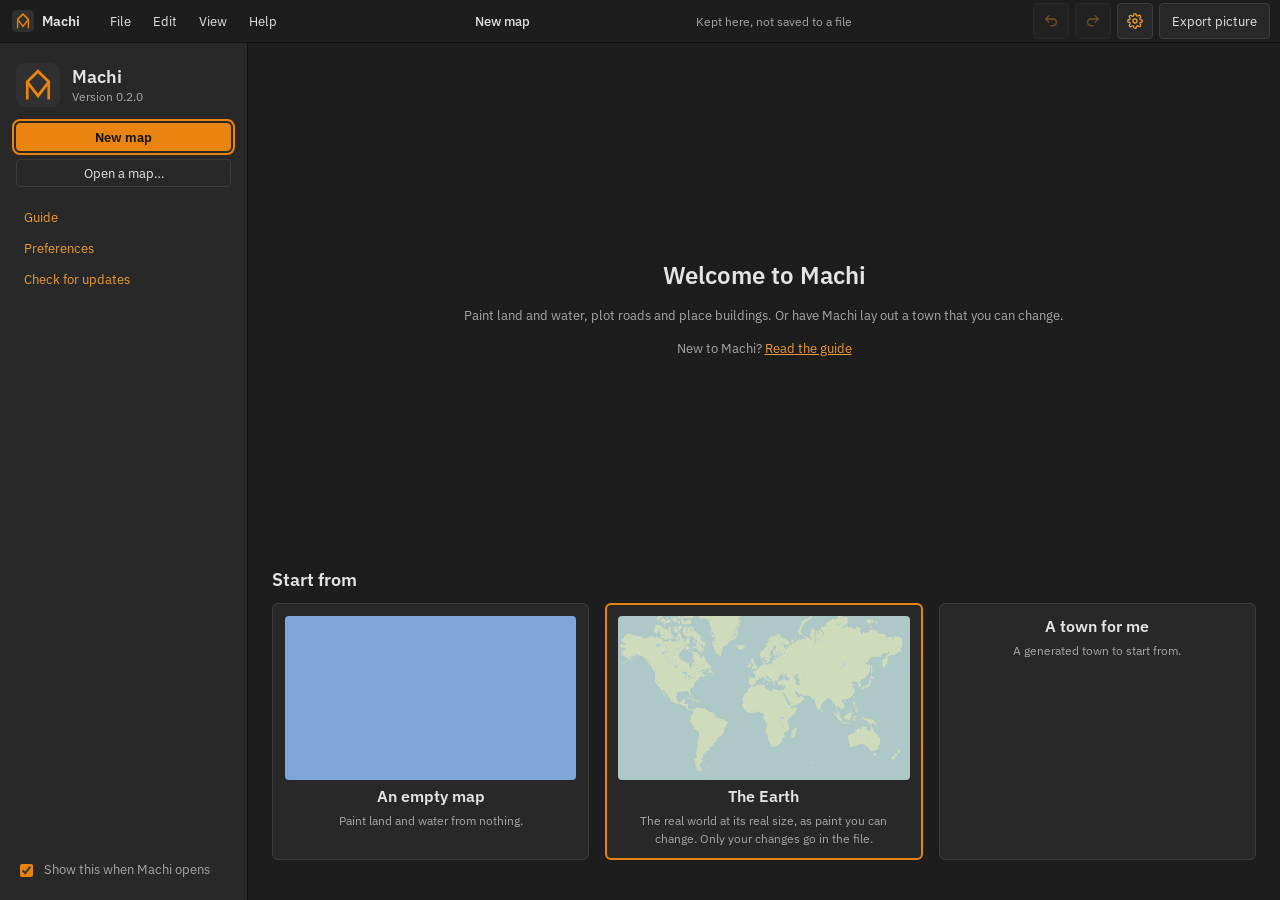
==== commit 18003a1f: "Machi web 0.2.0 silversaka/koma@1e99b25fd391e8b594f8aef43d48248bc0be9955" ====
--- a/machi/index.html
+++ b/machi/index.html
@@ -5,8 +5,8 @@
     <meta name="viewport" content="width=device-width, initial-scale=1" />
     <link rel="icon" type="image/svg+xml" href="/machi/favicon.svg" />
     <title>Machi</title>
-    <script type="module" crossorigin src="/machi/assets/index-zUjvRrAk.js"></script>
-    <link rel="stylesheet" crossorigin href="/machi/assets/index-5s2ZoCsg.css">
+    <script type="module" crossorigin src="/machi/assets/index-C3IoVJ8C.js"></script>
+    <link rel="stylesheet" crossorigin href="/machi/assets/index-voyov7jK.css">
   </head>
   <body>
     <div id="root"></div>
--- a/machi/assets/index-voyov7jK.css
+++ b/machi/assets/index-voyov7jK.css
@@ -0,0 +1 @@
+@font-face{font-family:IBM Plex Sans;font-style:normal;font-display:swap;font-weight:400;src:url(/machi/assets/ibm-plex-sans-cyrillic-ext-400-normal-g30qAdWV.woff2) format("woff2"),url(/machi/assets/ibm-plex-sans-cyrillic-ext-400-normal-Dsrv2Tcn.woff) format("woff");unicode-range:U+0460-052F,U+1C80-1C8A,U+20B4,U+2DE0-2DFF,U+A640-A69F,U+FE2E-FE2F}@font-face{font-family:IBM Plex Sans;font-style:normal;font-display:swap;font-weight:400;src:url(/machi/assets/ibm-plex-sans-cyrillic-400-normal-DZqxrq2p.woff2) format("woff2"),url(/machi/assets/ibm-plex-sans-cyrillic-400-normal-BTotfTJu.woff) format("woff");unicode-range:U+0301,U+0400-045F,U+0490-0491,U+04B0-04B1,U+2116}@font-face{font-family:IBM Plex Sans;font-style:normal;font-display:swap;font-weight:400;src:url(/machi/assets/ibm-plex-sans-greek-400-normal-_efipK4i.woff2) format("woff2"),url(/machi/assets/ibm-plex-sans-greek-400-normal-D9ESIMu3.woff) format("woff");unicode-range:U+0370-0377,U+037A-037F,U+0384-038A,U+038C,U+038E-03A1,U+03A3-03FF}@font-face{font-family:IBM Plex Sans;font-style:normal;font-display:swap;font-weight:400;src:url(/machi/assets/ibm-plex-sans-vietnamese-400-normal-DG4YqDda.woff2) format("woff2"),url(/machi/assets/ibm-plex-sans-vietnamese-400-normal-fK1oJ5dG.woff) format("woff");unicode-range:U+0102-0103,U+0110-0111,U+0128-0129,U+0168-0169,U+01A0-01A1,U+01AF-01B0,U+0300-0301,U+0303-0304,U+0308-0309,U+0323,U+0329,U+1EA0-1EF9,U+20AB}@font-face{font-family:IBM Plex Sans;font-style:normal;font-display:swap;font-weight:400;src:url(/machi/assets/ibm-plex-sans-latin-ext-400-normal-C5H60-Va.woff2) format("woff2"),url(/machi/assets/ibm-plex-sans-latin-ext-400-normal-RBey6euL.woff) format("woff");unicode-range:U+0100-02BA,U+02BD-02C5,U+02C7-02CC,U+02CE-02D7,U+02DD-02FF,U+0304,U+0308,U+0329,U+1D00-1DBF,U+1E00-1E9F,U+1EF2-1EFF,U+2020,U+20A0-20AB,U+20AD-20C0,U+2113,U+2C60-2C7F,U+A720-A7FF}@font-face{font-family:IBM Plex Sans;font-style:normal;font-display:swap;font-weight:400;src:url(/machi/assets/ibm-plex-sans-latin-400-normal-CDDApCn2.woff2) format("woff2"),url(/machi/assets/ibm-plex-sans-latin-400-normal-CYLoc0-x.woff) format("woff");unicode-range:U+0000-00FF,U+0131,U+0152-0153,U+02BB-02BC,U+02C6,U+02DA,U+02DC,U+0304,U+0308,U+0329,U+2000-206F,U+20AC,U+2122,U+2191,U+2193,U+2212,U+2215,U+FEFF,U+FFFD}@font-face{font-family:IBM Plex Sans;font-style:normal;font-display:swap;font-weight:500;src:url(/machi/assets/ibm-plex-sans-cyrillic-ext-500-normal-Cs5J6C77.woff2) format("woff2"),url(/machi/assets/ibm-plex-sans-cyrillic-ext-500-normal-DB5PtV2g.woff) format("woff");unicode-range:U+0460-052F,U+1C80-1C8A,U+20B4,U+2DE0-2DFF,U+A640-A69F,U+FE2E-FE2F}@font-face{font-family:IBM Plex Sans;font-style:normal;font-display:swap;font-weight:500;src:url(/machi/assets/ibm-plex-sans-cyrillic-500-normal-CocWQlwt.woff2) format("woff2"),url(/machi/assets/ibm-plex-sans-cyrillic-500-normal-ByOcLdNv.woff) format("woff");unicode-range:U+0301,U+0400-045F,U+0490-0491,U+04B0-04B1,U+2116}@font-face{font-family:IBM Plex Sans;font-style:normal;font-display:swap;font-weight:500;src:url(/machi/assets/ibm-plex-sans-greek-500-normal-JMMifIXV.woff2) format("woff2"),url(/machi/assets/ibm-plex-sans-greek-500-normal-CuWXN6rf.woff) format("woff");unicode-range:U+0370-0377,U+037A-037F,U+0384-038A,U+038C,U+038E-03A1,U+03A3-03FF}@font-face{font-family:IBM Plex Sans;font-style:normal;font-display:swap;font-weight:500;src:url(/machi/assets/ibm-plex-sans-vietnamese-500-normal-e4dixQRQ.woff2) format("woff2"),url(/machi/assets/ibm-plex-sans-vietnamese-500-normal-BEb3_waV.woff) format("woff");unicode-range:U+0102-0103,U+0110-0111,U+0128-0129,U+0168-0169,U+01A0-01A1,U+01AF-01B0,U+0300-0301,U+0303-0304,U+0308-0309,U+0323,U+0329,U+1EA0-1EF9,U+20AB}@font-face{font-family:IBM Plex Sans;font-style:normal;font-display:swap;font-weight:500;src:url(/machi/assets/ibm-plex-sans-latin-ext-500-normal-DakdToA3.woff2) format("woff2"),url(/machi/assets/ibm-plex-sans-latin-ext-500-normal-D0aIdm-b.woff) format("woff");unicode-range:U+0100-02BA,U+02BD-02C5,U+02C7-02CC,U+02CE-02D7,U+02DD-02FF,U+0304,U+0308,U+0329,U+1D00-1DBF,U+1E00-1E9F,U+1EF2-1EFF,U+2020,U+20A0-20AB,U+20AD-20C0,U+2113,U+2C60-2C7F,U+A720-A7FF}@font-face{font-family:IBM Plex Sans;font-style:normal;font-display:swap;font-weight:500;src:url(/machi/assets/ibm-plex-sans-latin-500-normal-6ng42L7E.woff2) format("woff2"),url(/machi/assets/ibm-plex-sans-latin-500-normal-BgVn5rGT.woff) format("woff");unicode-range:U+0000-00FF,U+0131,U+0152-0153,U+02BB-02BC,U+02C6,U+02DA,U+02DC,U+0304,U+0308,U+0329,U+2000-206F,U+20AC,U+2122,U+2191,U+2193,U+2212,U+2215,U+FEFF,U+FFFD}@font-face{font-family:IBM Plex Sans;font-style:normal;font-display:swap;font-weight:600;src:url(/machi/assets/ibm-plex-sans-cyrillic-ext-600-normal-DUMzJB7m.woff2) format("woff2"),url(/machi/assets/ibm-plex-sans-cyrillic-ext-600-normal-Bz0x94Yp.woff) format("woff");unicode-range:U+0460-052F,U+1C80-1C8A,U+20B4,U+2DE0-2DFF,U+A640-A69F,U+FE2E-FE2F}@font-face{font-family:IBM Plex Sans;font-style:normal;font-display:swap;font-weight:600;src:url(/machi/assets/ibm-plex-sans-cyrillic-600-normal-71GNu3SW.woff2) format("woff2"),url(/machi/assets/ibm-plex-sans-cyrillic-600-normal-BGq0mW3O.woff) format("woff");unicode-range:U+0301,U+0400-045F,U+0490-0491,U+04B0-04B1,U+2116}@font-face{font-family:IBM Plex Sans;font-style:normal;font-display:swap;font-weight:600;src:url(/machi/assets/ibm-plex-sans-greek-600-normal-DzTrcv_p.woff2) format("woff2"),url(/machi/assets/ibm-plex-sans-greek-600-normal-D-CqTdkO.woff) format("woff");unicode-range:U+0370-0377,U+037A-037F,U+0384-038A,U+038C,U+038E-03A1,U+03A3-03FF}@font-face{font-family:IBM Plex Sans;font-style:normal;font-display:swap;font-weight:600;src:url(/machi/assets/ibm-plex-sans-vietnamese-600-normal-DpPYBSTl.woff2) format("woff2"),url(/machi/assets/ibm-plex-sans-vietnamese-600-normal-DgdngZtN.woff) format("woff");unicode-range:U+0102-0103,U+0110-0111,U+0128-0129,U+0168-0169,U+01A0-01A1,U+01AF-01B0,U+0300-0301,U+0303-0304,U+0308-0309,U+0323,U+0329,U+1EA0-1EF9,U+20AB}@font-face{font-family:IBM Plex Sans;font-style:normal;font-display:swap;font-weight:600;src:url(/machi/assets/ibm-plex-sans-latin-ext-600-normal-DOrvGEcy.woff2) format("woff2"),url(/machi/assets/ibm-plex-sans-latin-ext-600-normal-DIrixKbi.woff) format("woff");unicode-range:U+0100-02BA,U+02BD-02C5,U+02C7-02CC,U+02CE-02D7,U+02DD-02FF,U+0304,U+0308,U+0329,U+1D00-1DBF,U+1E00-1E9F,U+1EF2-1EFF,U+2020,U+20A0-20AB,U+20AD-20C0,U+2113,U+2C60-2C7F,U+A720-A7FF}@font-face{font-family:IBM Plex Sans;font-style:normal;font-display:swap;font-weight:600;src:url(/machi/assets/ibm-plex-sans-latin-600-normal-CuJfVYMP.woff2) format("woff2"),url(/machi/assets/ibm-plex-sans-latin-600-normal-Cu4Hd6ag.woff) format("woff");unicode-range:U+0000-00FF,U+0131,U+0152-0153,U+02BB-02BC,U+02C6,U+02DA,U+02DC,U+0304,U+0308,U+0329,U+2000-206F,U+20AC,U+2122,U+2191,U+2193,U+2212,U+2215,U+FEFF,U+FFFD}:root{--ink900: #1d1d1d;--ink800: #282828;--ink700: #303030;--ink600: #3d3d3d;--accent: #e8840f;--accent-light: #ee9a3a;--on-accent: #111111;--text: #e4e4e4;--muted: #a6a6a6;--water: #7fa6d8;--danger: #c25a5a;--danger-light: #e08080;--font-ja: "Hiragino Sans", "Hiragino Kaku Gothic ProN", "Yu Gothic Medium", "Yu Gothic", YuGothic, Meiryo, "Noto Sans CJK JP", "Noto Sans JP";--surface: var(--ink800);--line: #111111;--radius-sm: 3px;--radius-md: 4px;--radius-lg: 6px;--shadow-md: 0 6px 20px rgba(0, 0, 0, .45);--z-overlay: 20;--z-dialog: 40;--text-scale: 1;--scheme: dark;--control-h: 28px;--base-size: 13px;color-scheme:var(--scheme)}:root[data-density=comfortable]{--control-h: 34px;--base-size: 14px}*{box-sizing:border-box}*{scrollbar-width:thin;scrollbar-color:var(--ink600) transparent}html,body,#root{height:100%;margin:0}body{background:var(--ink900);color:var(--text);font-family:"IBM Plex Sans",var(--font-ja),system-ui,sans-serif;font-size:calc(var(--base-size) * var(--text-scale))}button,input,textarea{font:inherit;color:inherit}:focus-visible{outline:2px solid var(--accent);outline-offset:2px}h2{margin:0;font-size:calc(13px * var(--text-scale));font-weight:600;color:var(--text)}h3{margin:0;font-size:calc(11px * var(--text-scale));font-weight:600;letter-spacing:.08em;text-transform:uppercase;color:var(--muted)}.machi-muted{margin:0;color:var(--muted)}.machi-small{font-size:calc(12px * var(--text-scale));line-height:1.45}.machi-error{margin:0;color:var(--danger-light)}.machi-app{height:100%;min-height:600px;display:flex;flex-direction:column}.machi-body{flex:1;min-height:0;display:flex}.machi-inspector{min-height:0;overflow-y:auto;padding:16px;display:flex;flex-direction:column;gap:18px;background:var(--surface)}.machi-inspector{flex:0 0 320px;border-left:1px solid var(--line)}.machi-main{flex:1;min-width:0;min-height:0;display:flex;position:relative}.machi-earth-cover{position:absolute;top:0;right:0;bottom:0;left:0;z-index:20;display:flex;flex-direction:column;align-items:center;justify-content:center;gap:12px;padding:24px;text-align:center;background:var(--surface)}.machi-earth-cover p{max-width:420px;margin:0}@media (max-width: 1000px){.machi-body{flex-wrap:wrap;overflow-y:auto}.machi-main{order:-1;flex:1 1 100%;height:60vh}.machi-inspector{flex:1 1 300px;overflow:visible}}.machi-top{display:flex;flex-wrap:wrap;align-items:center;gap:8px 14px;padding:3px 10px;background:var(--ink900);border-bottom:1px solid var(--line);position:relative;z-index:var(--z-overlay)}.machi-top-brand{display:flex;align-items:center;gap:8px;color:var(--text);font-weight:600;font-size:calc(14px * var(--text-scale))}.machi-top-brand span{color:var(--text)}.machi-top-file{flex:1;display:flex;align-items:baseline;justify-content:center;gap:8px;min-width:0}.machi-top-map{font-weight:500;text-overflow:ellipsis;width:220px;min-width:80px;padding:4px 6px;border:1px solid transparent;border-radius:var(--radius-sm);background:transparent}.machi-top-map:hover{border-color:var(--ink600)}.machi-top-map:focus{border-color:var(--accent);background:var(--ink900)}.machi-top-status{font-size:calc(12px * var(--text-scale));color:var(--muted)}.machi-top-actions{display:flex;gap:6px}.machi-top-spacer{flex:1}.machi-button{min-height:var(--control-h);padding:3px 12px;border-radius:var(--radius-md);border:1px solid var(--ink600);background:var(--ink800);cursor:pointer}.machi-button:hover:not(:disabled){border-color:var(--accent)}.machi-button:disabled{opacity:.5;cursor:default}.machi-button.is-primary{background:var(--accent);border-color:var(--accent);color:var(--on-accent);font-weight:600}.machi-button.is-primary:hover:not(:disabled){background:var(--accent-light)}.machi-button.is-danger{border-color:color-mix(in srgb,var(--danger) 60%,transparent);color:var(--danger-light);align-self:flex-start}.machi-button.is-danger:hover:not(:disabled){border-color:var(--danger)}.machi-icon-button:disabled{opacity:.4;cursor:default}.machi-button.is-wide{width:100%;min-height:40px;border-color:color-mix(in srgb,var(--accent) 50%,transparent);background:color-mix(in srgb,var(--accent) 12%,transparent);font-weight:500}.machi-icon-button{width:36px;height:36px;flex-shrink:0;display:flex;align-items:center;justify-content:center;border-radius:var(--radius-md);border:1px solid var(--ink600);background:var(--ink800);color:var(--accent-light);cursor:pointer}.machi-segmented{display:flex;align-items:center;gap:2px;padding:3px;border-radius:9px;background:var(--ink800);border:1px solid var(--ink600)}.machi-segmented-label{padding:0 8px 0 6px;font-size:calc(12px * var(--text-scale));color:var(--muted)}.machi-segmented button{min-height:30px;padding:4px 12px;border:none;border-radius:6px;background:transparent;color:var(--muted);cursor:pointer}.machi-segmented button.is-on{background:color-mix(in srgb,var(--accent) 22%,transparent);color:var(--text);font-weight:500}.machi-field{display:flex;flex-direction:column;gap:6px}.machi-field-label{font-size:calc(12px * var(--text-scale));color:var(--muted)}.machi-field-row{display:flex;justify-content:space-between}.machi-field-value{color:var(--text)}.machi-input,.machi-seed input{width:100%;padding:8px 10px;border-radius:var(--radius-md);border:1px solid var(--ink600);background:var(--ink900)}textarea.machi-input{resize:vertical;line-height:1.5}input[type=range],input[type=checkbox]{accent-color:var(--accent)}.machi-chips{display:flex;flex-wrap:wrap;gap:6px}.machi-chips button{min-height:30px;padding:4px 10px;border-radius:999px;border:1px solid var(--ink600);background:transparent;color:var(--muted);font-size:calc(12px * var(--text-scale));cursor:pointer}.machi-chips button.is-on,.machi-chips button:hover{border-color:var(--accent);color:var(--text)}.machi-chips button.is-on{background:color-mix(in srgb,var(--accent) 18%,transparent)}.machi-checks{display:flex;flex-direction:column;gap:2px}.machi-check{display:flex;align-items:center;gap:8px;min-height:30px;cursor:pointer}.machi-check input{width:16px;height:16px;flex-shrink:0}.machi-check.is-tall{align-items:flex-start}.machi-check.is-tall input{margin-top:3px}.machi-check.is-tall>span{display:flex;flex-direction:column;gap:2px}.machi-make{display:flex;flex-direction:column;gap:12px}.machi-seed{display:flex;align-items:flex-end;gap:8px}.machi-seed-field{flex:1;display:flex;flex-direction:column;gap:6px;min-width:0}.machi-confirm{display:flex;flex-direction:column;gap:10px;padding:12px;border-radius:var(--radius-md);border:1px solid color-mix(in srgb,var(--accent) 40%,transparent);background:var(--ink800)}.machi-confirm p{margin:0;line-height:1.45}.machi-confirm-buttons{display:flex;justify-content:flex-end;gap:8px}.machi-dialog.machi-guide{width:min(680px,calc(100vw - 32px));max-height:calc(100vh - 64px);overflow-y:auto}.machi-guide-head{display:flex;align-items:center;justify-content:space-between;gap:12px}.machi-guide-contents{display:flex;flex-wrap:wrap;gap:4px 14px;margin:0;padding:0;list-style:none}.machi-guide-contents a{color:var(--accent-light)}.machi-guide-section h3{margin:16px 0 6px;font-size:calc(14px * var(--text-scale))}.machi-guide-section p{margin:0 0 8px;line-height:1.5}.machi-guide-keys{display:grid;gap:6px;margin:0}.machi-guide-keys div{display:grid;grid-template-columns:minmax(150px,auto) 1fr;gap:12px}.machi-guide-keys dd{margin:0}.machi-guide-keys kbd{font-family:inherit;padding:1px 6px;border-radius:var(--radius-sm);border:1px solid var(--line);background:var(--ink800)}.machi-help-start{display:flex;flex-direction:column;gap:8px;padding-top:14px;border-top:1px solid var(--line)}.machi-help-start h2{margin:0;font-size:calc(13px * var(--text-scale));font-weight:600;color:var(--accent-light)}.machi-places{display:flex;flex-direction:column;gap:8px;padding-top:16px;border-top:1px solid var(--ink600)}.machi-places-head{display:flex;justify-content:space-between;align-items:baseline}.machi-places-group{display:flex;flex-direction:column;gap:2px;margin-top:6px}.machi-places-group h3{padding:0 8px 2px}.machi-places-group ul{list-style:none;margin:0;padding:0}.machi-place-row{width:100%;min-height:34px;display:flex;align-items:center;gap:8px;padding:6px 8px;border:none;border-radius:7px;background:transparent;text-align:left;cursor:pointer}.machi-place-row:hover{background:color-mix(in srgb,var(--accent) 8%,transparent)}.machi-place-row.is-on{background:color-mix(in srgb,var(--accent) 18%,transparent)}.machi-place-dot{width:10px;height:10px;flex-shrink:0;border-radius:3px;background:var(--accent)}.machi-place-dot.shows-landmark{border-radius:50%}.machi-place-dot.shows-building{border-radius:2px;background:var(--muted)}.machi-place-dot.shows-town{border-radius:50%;background:var(--text);box-shadow:0 0 0 2px var(--ink800),0 0 0 3px var(--text);width:8px;height:8px;margin:1px}.machi-place-dot.shows-street{height:4px;border-radius:2px;background:var(--muted)}.machi-place-dot.shows-river,.machi-place-dot.shows-lake{border-radius:50%;background:var(--water)}.machi-place-name{flex:1;min-width:0;overflow:hidden;text-overflow:ellipsis;white-space:nowrap}.machi-place-meta{font-size:calc(11px * var(--text-scale));color:var(--muted);max-width:40%;overflow:hidden;text-overflow:ellipsis;white-space:nowrap}.machi-inspector-kind{display:flex;align-items:baseline;justify-content:space-between;gap:8px;font-size:calc(12px * var(--text-scale));text-transform:uppercase;letter-spacing:.1em;color:var(--muted)}.machi-inspector-kind .machi-muted{text-transform:none;letter-spacing:0}.machi-inspector-name{font-size:calc(17px * var(--text-scale));font-weight:500}.machi-input{border-color:color-mix(in srgb,var(--text) 30%,transparent)}.machi-input:hover{border-color:color-mix(in srgb,var(--text) 45%,transparent)}.machi-input:focus{border-color:var(--accent);outline:1px solid var(--accent);outline-offset:0}.machi-input::placeholder{color:var(--muted)}.machi-facts{margin:0;display:grid;grid-template-columns:repeat(2,minmax(0,1fr));gap:8px}.machi-facts div{padding:9px 11px;border-radius:var(--radius-md);background:var(--ink800);border:1px solid var(--ink700)}.machi-facts dt{font-size:calc(11px * var(--text-scale));color:var(--muted)}.machi-facts dd{margin:2px 0 0;font-size:calc(15px * var(--text-scale));font-weight:500}.machi-facts.machi-travel{grid-template-columns:1fr;gap:4px}.machi-facts.machi-travel div{display:flex;align-items:baseline;justify-content:space-between;gap:8px;padding:6px 10px}.machi-facts.machi-travel dd{margin:0;font-size:calc(13px * var(--text-scale));text-align:right}.machi-ruler-distance{font-size:calc(22px * var(--text-scale));font-weight:600}.machi-speeds summary{cursor:pointer;color:var(--muted);font-size:calc(13px * var(--text-scale));margin-bottom:6px}.machi-speeds[open]{display:flex;flex-direction:column;gap:8px}.machi-speed-box{display:flex;align-items:center;gap:6px}.machi-speed-box .machi-input{width:90px}.machi-inspector-koma{display:flex;flex-direction:column;gap:8px;padding-top:14px;border-top:1px solid var(--ink600)}.map-view{position:relative;flex:1;min-width:0;min-height:0;overflow:hidden}.map-view-holder{position:absolute;top:0;right:0;bottom:0;left:0;cursor:grab;touch-action:none;-webkit-user-select:none;user-select:none}.map-view-holder:active{cursor:grabbing}.map-view-holder svg,.map-view-land,.map-view-zones,.map-view-areas{position:absolute;top:0;right:0;bottom:0;left:0;display:block;width:100%;height:100%}.map-minimap,.map-view-steps,.map-view-scale{position:absolute;background:var(--surface);border:1px solid var(--line);border-radius:var(--radius-md)}.map-minimap{top:14px;right:14px;padding:0;overflow:hidden;cursor:pointer;line-height:0}.map-minimap canvas{display:block;width:180px;height:120px}.map-minimap-view{position:absolute;border:1.5px solid var(--accent-light);box-shadow:0 0 0 1px #0009;pointer-events:none}.map-view-steps{top:14px;left:50%;transform:translate(-50%);display:flex;gap:2px;padding:3px}.map-view-steps button{min-height:30px;padding:4px 12px;border:none;border-radius:6px;background:transparent;color:var(--muted);font-size:calc(12px * var(--text-scale));cursor:pointer}.map-view-steps button.is-on{background:color-mix(in srgb,var(--accent) 22%,transparent);color:var(--text);font-weight:500}.map-view-scale{right:140px;bottom:14px;display:flex;flex-direction:column;gap:3px;padding:6px 10px;font-size:calc(11px * var(--text-scale));color:var(--muted)}.map-view-scale span:first-child{height:5px;border:1.5px solid var(--accent-light);border-top:none;box-sizing:border-box}.map-view-hint,.map-view-zoom{position:absolute;bottom:14px;background:var(--surface);border:1px solid var(--line);border-radius:var(--radius-md)}.hover-name{position:fixed;z-index:60;padding:3px 8px;border:1px solid var(--line);border-radius:var(--radius-md);background:var(--surface);color:var(--text);font-size:calc(12px * var(--text-scale));white-space:nowrap;pointer-events:none;box-shadow:0 2px 8px #00000040}.hover-name.is-right{transform:translateY(-50%)}.hover-name.is-above{transform:translate(-50%,-100%)}.map-view-zoom{position:absolute;bottom:14px;background:var(--surface);border:1px solid var(--line);border-radius:var(--radius-md)}.map-view-hint{left:14px;max-width:calc(100% - 340px);display:flex;flex-wrap:wrap;align-items:center;gap:8px;padding:6px 8px 6px 12px}.map-view-hint p{margin:0;flex:1 1 240px;font-size:calc(12px * var(--text-scale));color:var(--muted)}.map-view-hint .machi-button{min-height:30px;padding:4px 12px}.map-view-holder.uses-wall,.map-view-holder.uses-district,.map-view-holder.uses-street,.map-view-holder.uses-building,.map-view-holder.uses-landmark,.map-view-holder.uses-water,.map-view-holder.uses-label{cursor:crosshair}.map-tools{flex:none;min-height:0;overflow-y:auto;display:flex;flex-direction:column;gap:2px;padding:6px 5px;background:var(--surface);border-right:1px solid var(--line)}.map-tools button{width:44px;height:44px;display:flex;align-items:center;justify-content:center;border:none;border-radius:var(--radius-md);background:transparent;color:var(--muted);cursor:pointer}.map-tools button:hover{background:color-mix(in srgb,var(--accent) 12%,transparent);color:var(--text)}.map-tools button.is-on{background:color-mix(in srgb,var(--accent) 24%,transparent);color:var(--text)}.map-view-zoom{right:14px;display:flex}.map-view-zoom button{width:38px;height:36px;display:flex;align-items:center;justify-content:center;border:none;background:transparent;font-size:calc(18px * var(--text-scale));cursor:pointer}.map-view-zoom button:hover{color:var(--accent)}.machi-notices{position:relative;height:0;z-index:var(--z-overlay)}.machi-notices-stack{position:absolute;inset:0 0 auto 0}.machi-notice{box-shadow:var(--shadow-md);display:flex;align-items:center;justify-content:space-between;gap:12px;padding:8px 16px;background:var(--ink800);border-bottom:1px solid var(--line)}.machi-notice.is-error{border-bottom-color:var(--danger);color:var(--danger-light)}.machi-scrim{position:fixed;top:0;right:0;bottom:0;left:0;z-index:var(--z-dialog);display:flex;align-items:center;justify-content:center;padding:16px;background:#0009}.machi-dialog{width:380px;max-width:100%;display:flex;flex-direction:column;gap:14px;padding:20px;border-radius:14px;background:var(--ink800);border:1px solid color-mix(in srgb,var(--accent) 28%,transparent);box-shadow:var(--shadow-md)}.machi-dialog h2{font-size:calc(16px * var(--text-scale));color:var(--text)}.machi-dialog p{margin:0}.machi-dialog.machi-new{width:640px;max-height:calc(100vh - 32px);overflow-y:auto}.machi-new-warning{padding:10px 12px;border-radius:var(--radius-md);border:1px solid color-mix(in srgb,var(--accent) 40%,transparent);line-height:1.45}.machi-new-choices{display:grid;grid-template-columns:repeat(auto-fit,minmax(240px,1fr));gap:12px}.machi-new-choice{display:flex;flex-direction:column;gap:10px;padding:14px;border-radius:var(--radius-lg);border:1px solid var(--ink600);background:var(--ink900)}.machi-new-choice h3{font-size:calc(14px * var(--text-scale));color:var(--text);text-transform:none;letter-spacing:normal}.machi-new-choice>.machi-button{margin-top:auto}.map-view-empty{position:absolute;top:50%;left:50%;transform:translate(-50%,-50%);width:min(360px,calc(100% - 32px));display:flex;flex-direction:column;align-items:center;gap:12px;padding:18px 20px;text-align:center;background:var(--surface);border:1px solid var(--line);border-radius:var(--radius-lg)}.map-view-empty p{margin:0;line-height:1.5}.machi-paint{display:flex;flex-direction:column;gap:12px}.machi-swatches{display:grid;grid-template-columns:repeat(3,minmax(0,1fr));gap:6px}.machi-swatches button{display:flex;flex-direction:column;align-items:center;gap:5px;padding:8px 4px;border-radius:var(--radius-md);border:1px solid var(--ink700);background:var(--ink900);font-size:calc(11px * var(--text-scale));cursor:pointer}.machi-swatches button.is-on{border-color:var(--accent);box-shadow:0 0 0 1px var(--accent) inset}.machi-swatch{width:34px;height:22px;border-radius:5px;border:1px solid color-mix(in srgb,var(--text) 18%,transparent)}.machi-swatch.is-clear{background:linear-gradient(to top right,transparent calc(50% - 1px),var(--muted) calc(50% - 1px),var(--muted) calc(50% + 1px),transparent calc(50% + 1px))}.map-view-zones{opacity:.2;pointer-events:none}.map-view-areas{pointer-events:none}.machi-shapes{display:grid;grid-template-columns:repeat(5,minmax(0,1fr));gap:6px}.machi-shapes button{display:flex;flex-direction:column;align-items:center;gap:4px;padding:8px 2px;border-radius:var(--radius-md);border:1px solid var(--ink700);background:var(--ink900);color:var(--muted);font-size:calc(10px * var(--text-scale));cursor:pointer}.machi-shapes button.is-on{border-color:var(--accent);box-shadow:0 0 0 1px var(--accent) inset;color:var(--accent)}.machi-inspector-pair{display:grid;grid-template-columns:minmax(0,3fr) minmax(0,2fr);gap:8px}.machi-segmented.is-wide{display:grid;grid-template-columns:repeat(3,minmax(0,1fr))}.machi-choices{display:flex;flex-direction:column;gap:4px}.machi-choices button{display:flex;flex-direction:column;align-items:flex-start;gap:2px;padding:8px 10px;border-radius:var(--radius-md);border:1px solid transparent;background:transparent;text-align:left;cursor:pointer}.machi-choices button:hover{background:color-mix(in srgb,var(--accent) 8%,transparent)}.machi-choices button.is-on{border-color:color-mix(in srgb,var(--accent) 40%,transparent);background:color-mix(in srgb,var(--accent) 16%,transparent)}.map-brush{position:absolute;left:0;top:0;display:none;pointer-events:none}.map-brush span{display:block;border-radius:50%;border:1.5px dashed var(--accent-light);box-shadow:0 0 0 1px #00000080}.map-view-holder.uses-paint{cursor:crosshair}.machi-places-list{max-height:40vh;overflow-y:auto}.machi-fieldset{margin:0;padding:0;border:none}.machi-link-button{padding:0;border:none;background:none;color:var(--accent-light);text-decoration:underline;cursor:pointer;font:inherit}.machi-top-name{margin:0;font-size:inherit;font-weight:inherit;color:var(--text)}.map-view-hint p{font-size:calc(13px * var(--text-scale))}h3{text-transform:none;font-size:calc(12px * var(--text-scale));letter-spacing:0}.machi-dialog.machi-export{width:760px}.machi-export-body{display:flex;gap:18px;align-items:flex-start}.machi-export-preview{flex:1;min-width:0;margin:0;display:flex;flex-direction:column;gap:6px}.machi-export-preview img{width:100%;max-height:360px;object-fit:contain;border-radius:var(--radius-md);border:1px solid var(--line);background:var(--ink900);transition:opacity .15s}.machi-export-preview img.is-stale{opacity:.55}.machi-export-choices{width:300px;display:flex;flex-direction:column;gap:14px}@media (max-width: 760px){.machi-export-body{flex-direction:column}.machi-export-choices{width:100%}}.machi-menus{display:flex;gap:2px}.machi-menu{position:relative}.machi-menu-button{padding:5px 10px;border:none;border-radius:var(--radius-sm);background:transparent;color:var(--text);cursor:pointer}.machi-menu-button:hover,.machi-menu-button.is-on{background:color-mix(in srgb,var(--accent) 16%,transparent)}.machi-menu-list{position:absolute;top:calc(100% + 4px);left:0;z-index:calc(var(--z-dialog) - 1);min-width:240px;display:flex;flex-direction:column;padding:4px;border-radius:var(--radius-md);border:1px solid color-mix(in srgb,var(--accent) 28%,transparent);background:var(--ink800);box-shadow:var(--shadow-md)}.machi-menu-list button{display:grid;grid-template-columns:16px 1fr auto;align-items:center;gap:8px;padding:7px 10px 7px 6px;border:none;border-radius:var(--radius-sm);background:transparent;color:var(--text);text-align:left;cursor:pointer}.machi-menu-list button:hover:not(:disabled),.machi-menu-list button:focus-visible{background:color-mix(in srgb,var(--accent) 20%,transparent);outline:none}.machi-menu-list button:disabled{color:var(--muted);cursor:default}.machi-menu-list button.has-divider{margin-top:5px;border-top:1px solid var(--line);border-radius:0 0 var(--radius-sm) var(--radius-sm);padding-top:10px}.machi-menu-check{color:var(--accent);text-align:center}.machi-menu-list kbd{font:inherit;font-size:calc(12px * var(--text-scale));color:var(--muted)}.machi-right{flex:0 0 320px;min-height:0;display:flex;flex-direction:column;border-left:1px solid var(--line);background:var(--surface)}.machi-right-tabs{display:flex;border-bottom:1px solid var(--line)}.machi-right-tabs button{flex:1;padding:10px 6px;border:none;border-bottom:2px solid transparent;background:transparent;color:var(--muted);cursor:pointer}.machi-right-tabs button:hover{color:var(--text)}.machi-right-tabs button.is-on{color:var(--text);border-bottom-color:var(--accent);font-weight:500}.machi-right-panel{flex:1;min-height:180px;overflow-y:auto;padding:14px 16px;display:flex;flex-direction:column;gap:18px}.machi-right .machi-inspector{flex:none;padding:0;border:none;background:none;overflow:visible}.machi-right .machi-places-list{max-height:none;overflow:visible}.machi-right-outliner{flex:0 1 42%;min-height:96px;overflow-y:auto;padding:10px 12px;border-bottom:1px solid var(--line)}.machi-right-outliner .machi-places{padding-top:0;border-top:none}.machi-places-group h3{padding:0}.machi-places-fold{width:100%;display:flex;align-items:center;gap:6px;padding:3px 4px;border:none;border-radius:var(--radius-sm);background:transparent;color:var(--text);font:inherit;cursor:pointer}.machi-places-fold:disabled{cursor:default}.machi-places-fold:hover:not(:disabled){background:var(--ink700)}.machi-places-fold .machi-muted{margin-left:auto}.machi-layers ul{margin:0 0 10px;padding:0;list-style:none}.machi-layer{width:100%;display:flex;align-items:center;gap:10px;padding:8px;border:none;border-radius:var(--radius-sm);background:transparent;color:var(--text);text-align:left;cursor:pointer}.machi-layer:hover{background:color-mix(in srgb,var(--accent) 12%,transparent)}.machi-layer.is-hidden{color:var(--muted)}.machi-options{flex:none;min-height:46px;display:flex;align-items:center;gap:12px;padding:0 12px;overflow-x:auto;white-space:nowrap;background:var(--surface);border-bottom:1px solid var(--line);font-size:calc(13px * var(--text-scale))}.machi-options>*{flex:none}.machi-options-tool{font-weight:600;padding-right:4px}.machi-options .machi-segmented button{min-height:28px;padding:3px 10px}.machi-options .machi-button{min-height:32px;padding:4px 12px}.machi-options .machi-check{min-height:0}.machi-options-more{margin-left:auto}.machi-options-swatches{display:flex;gap:4px}.machi-options-swatches button{width:24px;height:24px;padding:0;border-radius:6px;border:1px solid var(--ink600);box-shadow:inset 0 0 0 1px #ffffff2e;cursor:pointer}.machi-options-swatches button.is-on{outline:2px solid var(--accent-light);outline-offset:2px}.machi-options-size,.machi-options-pick{display:flex;align-items:center;gap:8px}.machi-options-size input{width:110px}.machi-options-pick .machi-input{width:auto;padding:4px 8px}.machi-options-value{min-width:48px;font-variant-numeric:tabular-nums}@media (max-width: 1280px){.machi-options{gap:8px}.machi-options-size input{width:76px}.machi-options-swatches button{width:20px;height:20px}.machi-options-value{min-width:40px}}.map-view-hint.is-tip{border-color:color-mix(in srgb,var(--accent) 50%,var(--line))}.map-view-hint.is-tip p{color:var(--text)}.map-view-hint.is-tip strong{color:var(--accent-light);font-weight:600}.map-view-hint[hidden]{display:none}.map-view-status{position:absolute;left:0;right:0;bottom:0;height:38px;display:flex;align-items:center;gap:14px;padding:0 10px;background:var(--surface);border-top:1px solid var(--line)}.map-view-status .map-view-steps,.map-view-status .map-view-scale,.map-view-status .map-view-zoom{position:static;transform:none;background:none;border:none;padding:0}.map-view-status .map-view-steps button{min-height:26px;padding:2px 10px}.map-view-status .map-view-scale{flex-direction:row;align-items:center;gap:8px}.map-view-status .map-view-zoom button{width:32px;height:30px}.map-view-position{flex:1;font-size:calc(12px * var(--text-scale));color:var(--muted);font-variant-numeric:tabular-nums;white-space:nowrap}.map-view-hint{bottom:52px}.machi-button.is-on{border-color:var(--accent)}@media (max-width: 900px){.machi-right{flex:1 1 300px}}.map-view-hint{max-width:calc(100% - 110px)}@media (max-width: 1280px){.machi-right{flex-basis:270px}.map-view-status{gap:8px}.map-view-status .map-view-steps button{padding:2px 7px}.map-view-position{display:none}.map-view-status .map-view-steps{flex:1}}.machi-textures{grid-template-columns:1fr}.machi-textures-group h4{margin:10px 0 6px;font-size:calc(12px * var(--text-scale));color:var(--muted)}.machi-texture-row{display:flex;flex-wrap:wrap;align-items:center;gap:6px 16px;min-height:34px}.machi-texture-pick{display:flex;align-items:center;gap:8px;width:300px}.machi-texture-pick span{width:120px}.machi-texture-pick select{flex:1}.machi-texture-slider{display:flex;align-items:center;gap:6px;color:var(--muted)}.machi-texture-slider input{width:110px}.machi-texture-pictures{margin:0 0 8px;padding:0;list-style:none;display:flex;flex-direction:column;gap:6px}.machi-texture-pictures li{display:flex;align-items:center;gap:10px}.machi-texture-pictures img{border-radius:var(--radius-sm);border:1px solid var(--line);object-fit:cover}.machi-material-edit{display:flex;flex-direction:column;gap:10px;padding:10px 12px;border:1px solid var(--line);border-radius:var(--radius-md)}.machi-material-edit input[type=color]{width:36px;height:26px;padding:0;border:1px solid var(--line);border-radius:var(--radius-sm);background:none}.iso-view{position:relative;flex:1;min-width:0;display:flex;flex-direction:column}.iso-to-2d{position:absolute;right:14px;bottom:48px;z-index:2}.iso-bar{display:flex;flex-wrap:wrap;align-items:center;gap:6px 10px;padding:6px 10px;background:var(--surface);border-bottom:1px solid var(--line)}.iso-bar-label{color:var(--muted)}.iso-bar-check{display:flex;align-items:center;gap:5px;color:var(--muted)}.iso-bar-spacer{flex:1}.iso-holder{position:relative;flex:1;min-height:0;overflow:hidden;cursor:grab}.iso-holder:active{cursor:grabbing}.iso-holder canvas{display:block}.iso-label{position:absolute;transform:translate(-50%,-100%);font-size:calc(13px * var(--text-scale));font-weight:600;white-space:nowrap;pointer-events:none}.iso-label.is-landmark{font-size:calc(11px * var(--text-scale));font-style:italic}.iso-hint{margin:0;padding:6px 12px;border-top:1px solid var(--line);background:var(--surface)}.iso-loading{margin:auto}.iso-building{position:absolute;top:0;right:0;bottom:0;left:0;margin:0;display:flex;align-items:center;justify-content:center;pointer-events:none}.map-view-3d{min-height:26px;padding:2px 10px}.machi-prefs{position:fixed;top:0;right:0;bottom:0;left:0;z-index:var(--z-dialog);display:flex;background:var(--ink900)}.machi-prefs-nav{flex:0 0 210px;display:flex;flex-direction:column;gap:2px;padding:12px 10px;background:var(--ink800);border-right:1px solid var(--line);overflow-y:auto}.machi-prefs-nav .machi-input{margin-bottom:10px}.machi-prefs-nav>button{display:flex;align-items:center;gap:10px;min-height:var(--control-h);padding:4px 10px;border:none;border-radius:var(--radius-md);background:transparent;color:var(--muted);font:inherit;text-align:left;cursor:pointer}.machi-prefs-nav>button:hover{background:var(--ink700);color:var(--text)}.machi-prefs-nav>button.is-on{background:var(--ink600);color:var(--text)}.machi-prefs-nav-gap{flex:1}.machi-prefs-main{flex:1;min-width:0;display:flex;flex-direction:column;background:var(--ink800)}.machi-prefs-head{display:flex;align-items:center;justify-content:space-between;gap:12px;padding:10px 18px;border-bottom:1px solid var(--line)}.machi-prefs-head h2{font-size:calc(15px * var(--text-scale));font-weight:600}.machi-prefs-body{flex:1;min-height:0;overflow-y:auto;padding-bottom:24px}.machi-pref-group+.machi-pref-group{border-top:1px solid var(--line)}.machi-pref-group h3{margin:0;font-size:inherit;text-transform:none;letter-spacing:0}.machi-pref-fold{width:100%;display:flex;align-items:center;gap:8px;padding:10px 18px;border:none;background:transparent;color:var(--text);font:inherit;font-weight:600;text-align:left;cursor:pointer}.machi-pref-fold:hover{background:var(--ink700)}.machi-pref-row{display:grid;grid-template-columns:minmax(140px,220px) minmax(0,1fr);gap:18px;align-items:start;padding:7px 18px}.machi-pref-label{padding-top:5px;text-align:right;color:var(--muted)}.machi-pref-control{display:flex;flex-direction:column;align-items:flex-start;gap:4px;min-width:0}.machi-pref-help{margin:0;max-width:52ch;font-size:calc(12px * var(--text-scale));color:var(--muted)}.machi-pref-select{width:auto;min-width:200px;padding:4px 8px}.machi-pref-range{display:flex;align-items:center;gap:10px}.machi-pref-range input{width:180px}.machi-switch{position:relative;width:34px;height:18px;margin-top:4px;padding:0;border:none;border-radius:9px;background:var(--ink600);cursor:pointer}.machi-switch:after{content:"";position:absolute;top:3px;left:3px;width:12px;height:12px;border-radius:50%;background:var(--text);transition:left .12s}.machi-switch.is-on{background:var(--accent)}.machi-switch.is-on:after{left:19px;background:var(--on-accent)}.machi-theme-cards{display:flex;flex-wrap:wrap;gap:12px}.machi-theme-card{display:flex;flex-direction:column;align-items:center;gap:6px;padding:0;border:none;background:transparent;color:var(--text);font:inherit;font-size:calc(12px * var(--text-scale));cursor:pointer}.machi-theme-card-picture{position:relative;display:block;width:96px;height:58px;border-radius:var(--radius-lg);outline:1px solid var(--line);overflow:hidden}.machi-theme-card.is-on .machi-theme-card-picture{outline:2px solid var(--accent);outline-offset:2px}.machi-theme-card-picture span{position:absolute}.machi-theme-card-picture span:nth-child(1){left:0;top:0;bottom:0;width:22px}.machi-theme-card-picture span:nth-child(2){left:32px;top:12px;width:34px;height:7px;border-radius:4px}.machi-theme-card-picture span:nth-child(3){left:32px;top:28px;width:52px;height:18px;border-radius:3px}.machi-accent-dots{display:flex;flex-wrap:wrap;gap:8px;padding-top:3px}.machi-accent-dot{width:22px;height:22px;padding:0;border:none;border-radius:50%;cursor:pointer}.machi-accent-dot.is-theme{box-shadow:inset 0 0 0 2px var(--ink800),inset 0 0 0 3px var(--muted)}.machi-accent-dot.is-on{outline:2px solid var(--text);outline-offset:2px}.machi-key-list{display:grid;grid-template-columns:repeat(auto-fill,minmax(170px,1fr));gap:4px 24px;width:100%;max-width:480px;margin:3px 0 0}.machi-key-list div{display:flex;justify-content:space-between;align-items:center}.machi-key-list dd{margin:0}.machi-key-list kbd{display:inline-block;min-width:22px;padding:1px 6px;border-radius:var(--radius-sm);background:var(--ink600);font:inherit;font-size:calc(12px * var(--text-scale));text-align:center}.machi-prefs-about{display:flex;gap:18px;align-items:center;padding:28px 18px}.machi-prefs-about p{margin:0 0 4px}.machi-prefs-about-name{font-size:calc(16px * var(--text-scale));font-weight:600}.machi-prefs-empty{padding:18px}@media (max-width: 760px){.machi-prefs{flex-direction:column}.machi-prefs-nav{flex:none;flex-direction:row;flex-wrap:wrap}.machi-pref-row{grid-template-columns:1fr;gap:4px}.machi-pref-label{text-align:left;padding-top:0}}.machi-style{flex-basis:340px}.machi-style-head{display:flex;align-items:center;justify-content:space-between;padding:10px 14px;border-bottom:1px solid var(--line)}.machi-style-body{flex:1;min-height:0;overflow-y:auto;padding:12px 14px 24px;display:flex;flex-direction:column;gap:14px}.machi-style-list{list-style:none;margin:0;padding:0;display:flex;flex-direction:column;gap:2px}.machi-style-pick{width:100%;display:flex;align-items:center;gap:10px;padding:5px 6px;border:none;border-radius:var(--radius-md);background:transparent;color:var(--text);font:inherit;text-align:left;cursor:pointer}.machi-style-pick:hover{background:var(--ink700)}.machi-style-pick.is-on{background:var(--ink600)}.machi-style-name{flex:1;min-width:0;overflow:hidden;text-overflow:ellipsis;white-space:nowrap}.machi-style-thumb{display:flex;width:42px;height:24px;flex:none;border-radius:var(--radius-sm);overflow:hidden;outline:1px solid var(--line)}.machi-style-thumb span{flex:1}.machi-style-actions{display:flex;flex-wrap:wrap;gap:6px}.machi-style-group,.machi-style-more{display:flex;flex-direction:column;gap:2px;padding-top:10px;border-top:1px solid var(--line)}.machi-style-group h3{margin:0 0 4px;font-size:inherit;font-weight:600;text-transform:none;letter-spacing:0;color:var(--text)}.machi-style-more summary{font-weight:600;cursor:pointer;padding:2px 0 6px}.machi-style-colour{display:grid;grid-template-columns:36px 1fr auto;align-items:center;gap:10px;min-height:var(--control-h)}.machi-style-colour input[type=color]{width:36px;height:22px;padding:0;border:1px solid var(--line);border-radius:var(--radius-sm);background:none;cursor:pointer}.machi-style-colour .machi-link-button:disabled{opacity:.3;cursor:default}.machi-style-head-buttons{display:flex;gap:6px}.machi-style-head h2:focus{outline:none}.machi-ground-mark{font-size:calc(10px * var(--text-scale));color:var(--muted);border:1px solid var(--ink700);border-radius:999px;padding:0 6px}.machi-work{position:relative;isolation:isolate;flex:1;min-height:0;display:flex;flex-direction:column}.machi-work-content{flex:1;min-height:0;display:flex;flex-direction:column}.machi-top-home{display:flex;align-items:center;gap:8px;padding:2px 6px 2px 2px;border:none;border-radius:var(--radius-md);background:none;color:inherit;font:inherit;cursor:pointer}.machi-top-home:hover{background:color-mix(in srgb,var(--accent) 16%,transparent)}.machi-menu-list.is-end{left:auto;right:0}.machi-start{position:absolute;top:0;right:0;bottom:0;left:0;z-index:1;display:flex;background:var(--ink900)}.machi-start-side{flex:0 0 248px;display:flex;flex-direction:column;gap:16px;padding:20px 16px;background:var(--surface);border-right:1px solid var(--line);overflow-y:auto}.machi-start-brand{display:flex;align-items:center;gap:12px}.machi-start-brand p{margin:0}.machi-start-name{font-size:calc(18px * var(--text-scale));font-weight:600;color:var(--text)}.machi-start-actions{display:flex;flex-direction:column;gap:8px}.machi-start-links{display:flex;flex-direction:column;gap:2px}.machi-start-link{padding:6px 8px;border:none;border-radius:var(--radius-md);background:none;color:var(--accent-light);text-align:left;cursor:pointer}.machi-start-link:hover{background:color-mix(in srgb,var(--accent) 16%,transparent)}.machi-start-check{margin-top:auto;display:flex;align-items:flex-start;gap:8px;color:var(--muted);cursor:pointer}.machi-start-main{flex:1;min-width:0;display:flex;flex-direction:column;padding:20px 24px;gap:16px}.machi-start-head{display:flex;flex-wrap:wrap;align-items:center;gap:10px 12px}.machi-start-title{margin-right:auto;font-size:calc(18px * var(--text-scale))}.machi-start-find{width:220px}.machi-start-sort{display:flex;align-items:center;gap:6px}.machi-start-sort select{width:auto}.machi-start-body{flex:1;min-height:0;overflow-y:auto;padding:4px}.machi-start-grid{list-style:none;margin:0;padding:0;display:grid;grid-template-columns:repeat(4,minmax(0,1fr));gap:16px}@media (max-width: 1500px){.machi-start-grid{grid-template-columns:repeat(3,minmax(0,1fr))}}@media (max-width: 1150px){.machi-start-grid{grid-template-columns:repeat(2,minmax(0,1fr))}}@media (max-width: 800px){.machi-start-grid{grid-template-columns:minmax(0,1fr)}.machi-start-side{flex-basis:200px}}.machi-start-card{position:relative;display:flex;border-radius:var(--radius-lg);border:1px solid var(--ink600);background:var(--surface)}.machi-start-card:hover,.machi-start-card.is-unsaved{border-color:var(--accent)}.machi-start-card.is-missing .machi-start-card-main{opacity:.6}.machi-start-card-main{flex:1;min-width:0;display:flex;flex-direction:column;gap:8px;padding:0 0 10px;border:none;border-radius:var(--radius-lg);background:none;color:inherit;text-align:left;cursor:pointer}.machi-start-thumb{display:block;height:150px;overflow:hidden;border-radius:calc(var(--radius-lg) - 1px) calc(var(--radius-lg) - 1px) 0 0;background:var(--ink700)}.machi-start-thumb img{display:block;width:100%;height:100%;object-fit:cover}.machi-start-thumb-empty{display:block;width:100%;height:100%;background:repeating-linear-gradient(45deg,var(--ink700),var(--ink700) 10px,var(--ink800) 10px,var(--ink800) 20px)}.machi-start-thumb.is-small{flex:0 0 56px;height:36px;border-radius:var(--radius-sm)}.machi-start-card-text{display:flex;flex-direction:column;gap:2px;min-width:0;padding:0 36px 0 12px}.machi-start-card-name{display:flex;align-items:center;gap:8px;min-width:0;font-weight:600}.machi-start-kicker{font-size:calc(11px * var(--text-scale));letter-spacing:.06em;text-transform:uppercase;color:var(--accent-light)}.machi-start-clip{min-width:0;overflow:hidden;text-overflow:ellipsis;white-space:nowrap}.machi-start-badge{flex:none;padding:0 6px;border-radius:999px;border:1px solid var(--accent);color:var(--accent-light);font-size:calc(11px * var(--text-scale));font-weight:400}.machi-start-badge.is-missing{border-color:var(--danger);color:var(--danger-light)}.machi-start-more{min-width:28px;height:28px;border:none;border-radius:var(--radius-md);background:none;color:var(--text);font-size:calc(18px * var(--text-scale));line-height:1;cursor:pointer}.machi-start-more:hover,.machi-start-more.is-on{background:color-mix(in srgb,var(--accent) 22%,transparent)}.machi-start-card>.machi-menu{position:absolute;right:6px;bottom:8px}.machi-start-table{width:100%;border-collapse:collapse}.machi-start-table th{padding:6px 10px;text-align:left;font-weight:500;color:var(--muted);border-bottom:1px solid var(--ink600)}.machi-start-table td{padding:6px 10px;max-width:280px;border-bottom:1px solid var(--ink700)}.machi-start-table tr.is-unsaved td:first-child{box-shadow:inset 3px 0 0 var(--accent)}.machi-start-table tr.is-missing .machi-start-row-main{opacity:.6}.machi-start-table tbody tr:hover{background:color-mix(in srgb,var(--accent) 8%,transparent)}.machi-start-row-main{display:flex;align-items:center;gap:10px;max-width:100%;padding:2px;border:none;border-radius:var(--radius-md);background:none;color:inherit;text-align:left;cursor:pointer}.machi-start-row-menu{width:40px}.machi-start-hidden{position:absolute;width:1px;height:1px;overflow:hidden;clip:rect(0 0 0 0);white-space:nowrap}.machi-start-welcome{margin:auto;max-width:640px;display:flex;flex-direction:column;gap:16px;text-align:center}.machi-start-welcome-title{font-size:calc(24px * var(--text-scale))}.machi-start-from{display:flex;flex-direction:column;gap:12px;padding:0 0 20px}.machi-start-choices{display:grid;grid-template-columns:repeat(auto-fit,minmax(200px,1fr));gap:16px;text-align:left}.machi-start-choice{display:flex;flex-direction:column;align-items:stretch;gap:6px;padding:12px;border-radius:var(--radius-lg);border:1px solid var(--ink600);background:var(--surface);color:inherit;cursor:pointer}.machi-start-choice:hover{border-color:var(--accent)}.machi-start-choice.is-suggested{border:2px solid var(--accent);padding:11px}.machi-start-choice-pic{display:block;width:100%;aspect-ratio:16 / 9;object-fit:cover;border-radius:var(--radius-md)}.machi-start-choice-pic.is-blank{background:var(--water)}.machi-start-choice-name{font-size:calc(16px * var(--text-scale));font-weight:600}.machi-places-entry{height:34px;display:flex;align-items:center;overflow:hidden}.machi-places-entry>*{flex:1;min-width:0;margin:0}.machi-places-entry .machi-place-row{height:34px;min-height:0}.machi-right-outliner{display:flex;flex-direction:column;overflow-y:hidden}.machi-right-outliner .machi-places{flex:1;min-height:0}.machi-right .machi-places-list{flex:1;min-height:0;overflow-y:auto}.machi-area-list{max-height:260px;overflow-y:auto}.machi-area-row{display:flex;align-items:center;gap:2px;box-sizing:border-box}.machi-area-fold{width:20px;height:24px;flex-shrink:0;display:flex;align-items:center;justify-content:center;padding:0;border:none;background:transparent;color:var(--text);cursor:pointer}.machi-area-pick{flex:1;min-width:0;height:26px;display:flex;align-items:center;gap:8px;padding:0 8px;border:none;border-radius:7px;background:transparent;color:var(--text);text-align:left;cursor:pointer}.machi-area-pick:hover{background:color-mix(in srgb,var(--accent) 8%,transparent)}.machi-area-pick.is-on{background:color-mix(in srgb,var(--accent) 18%,transparent)}.machi-area-pick .machi-swatch{width:18px;height:14px;flex-shrink:0}.machi-area-name{overflow:hidden;text-overflow:ellipsis;white-space:nowrap}.machi-inspector-label-extra{order:1;display:flex;flex-direction:column;gap:18px}.machi-inspector>.machi-button.is-danger{order:2}
